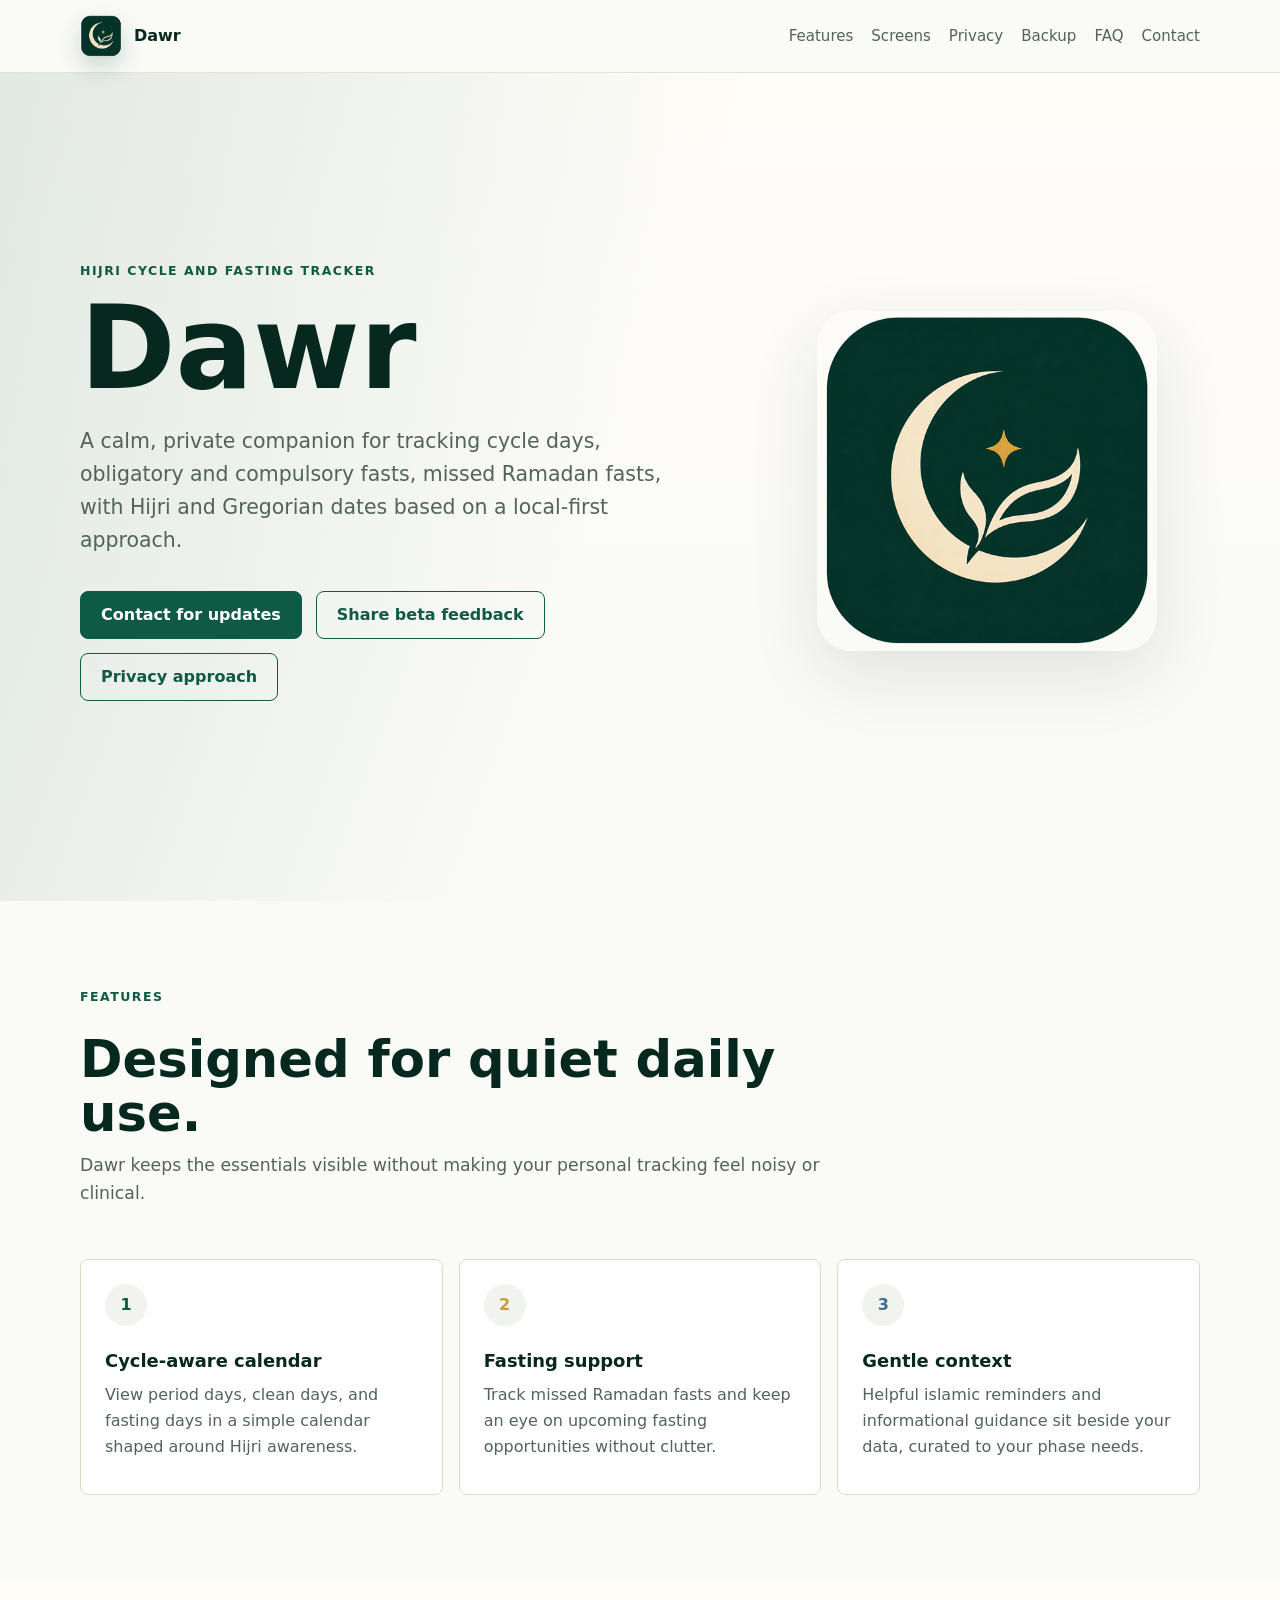
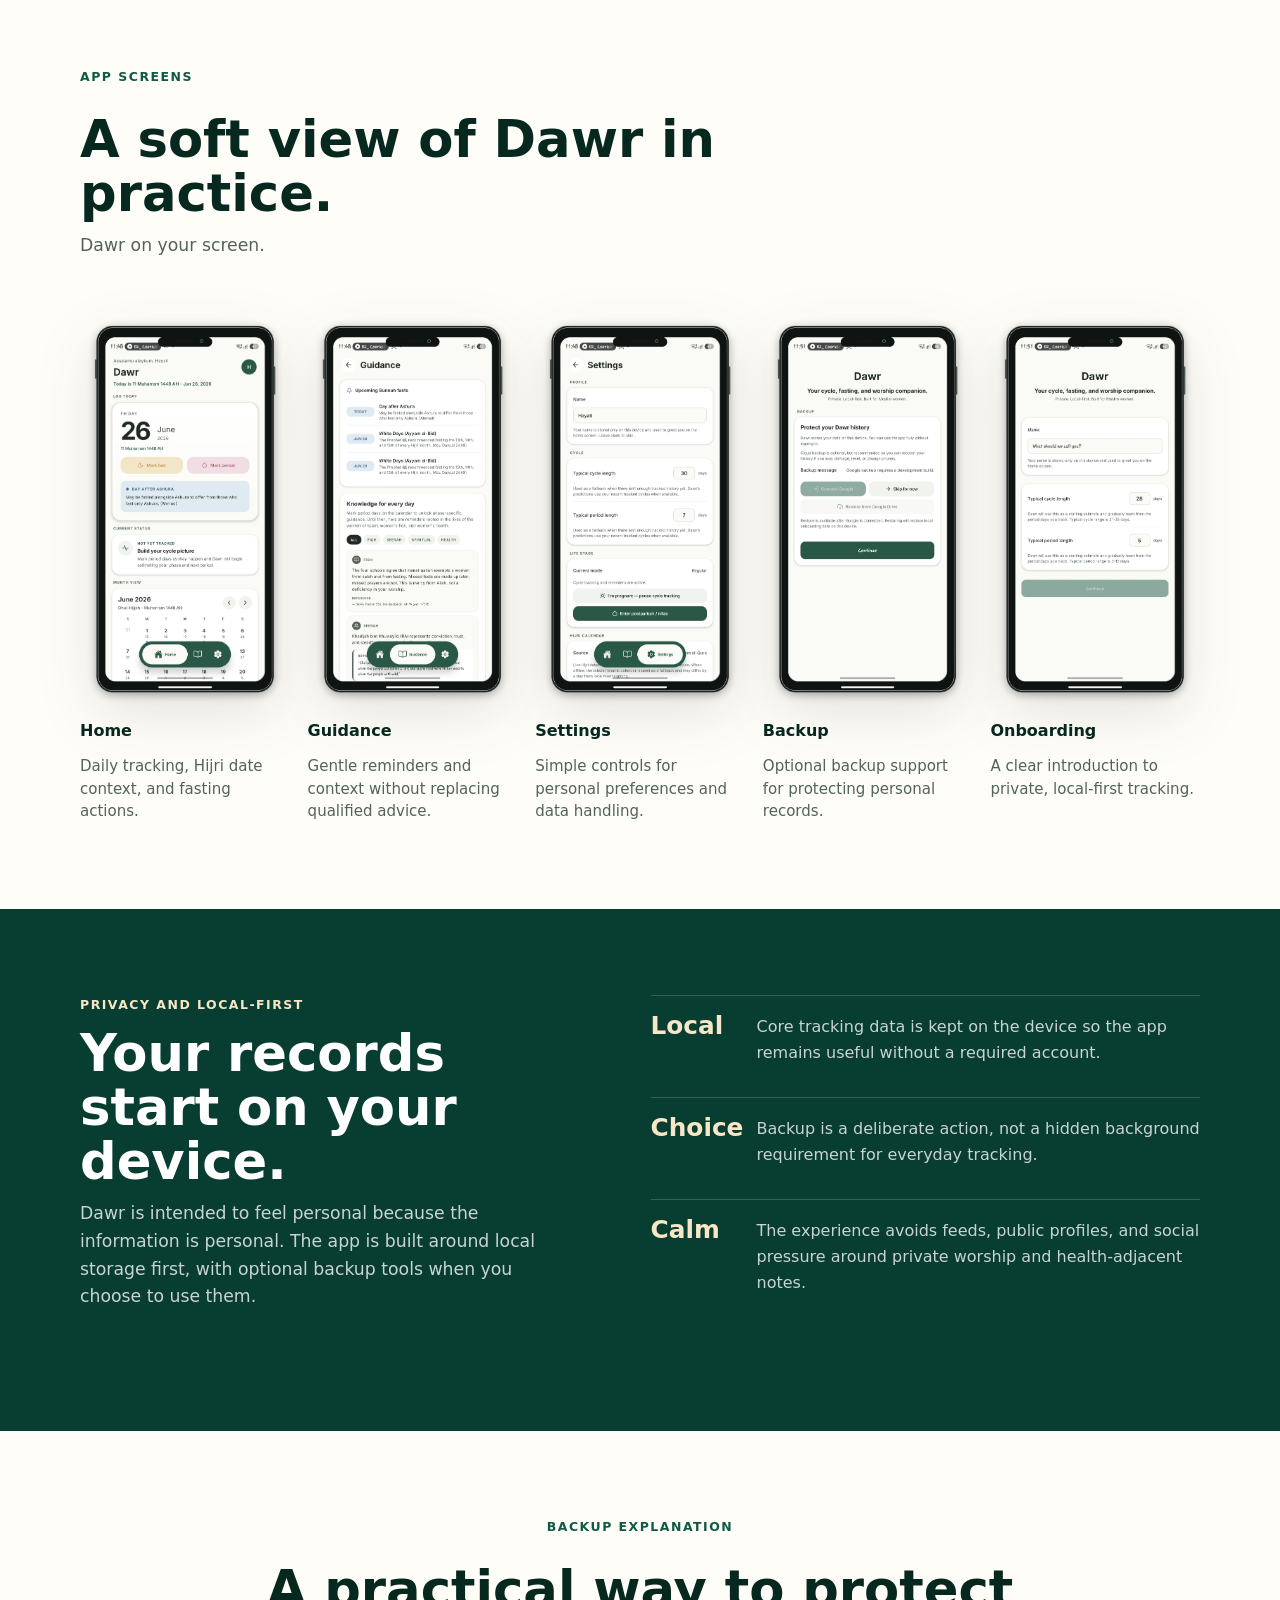
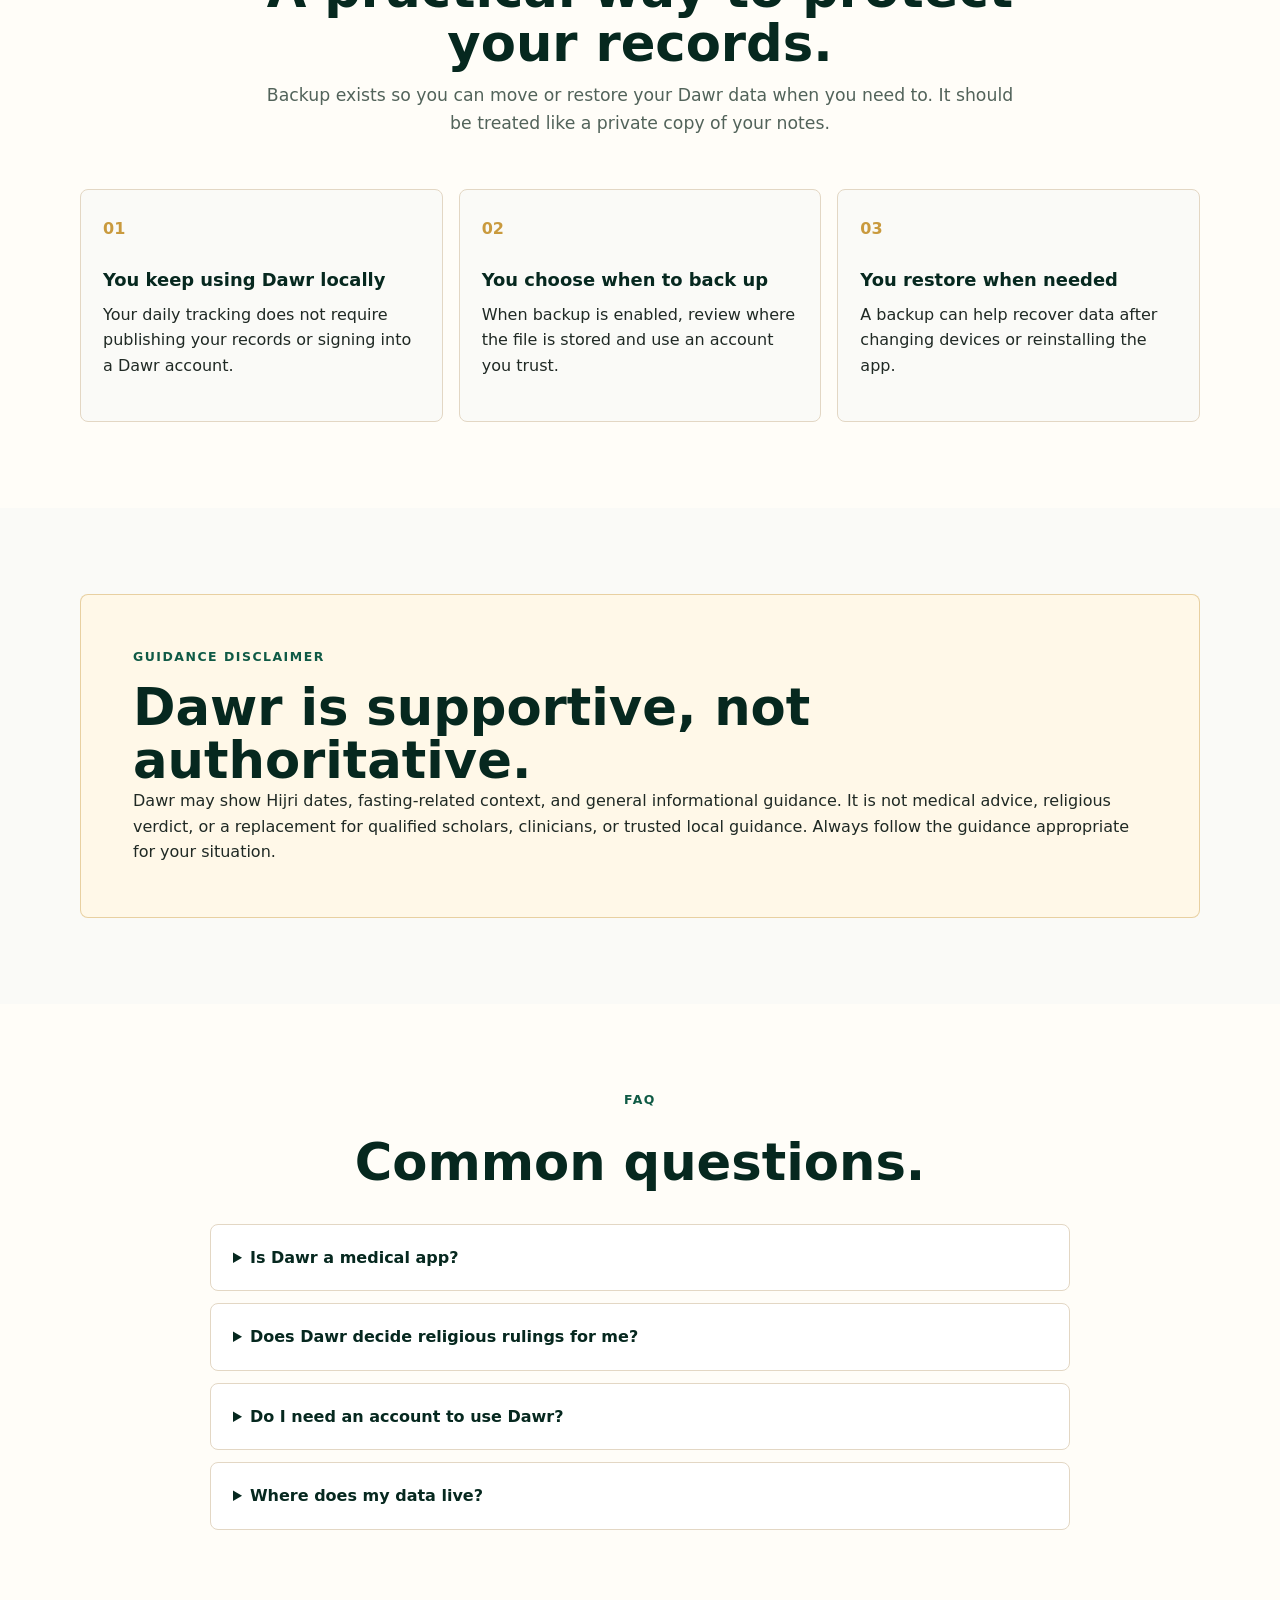
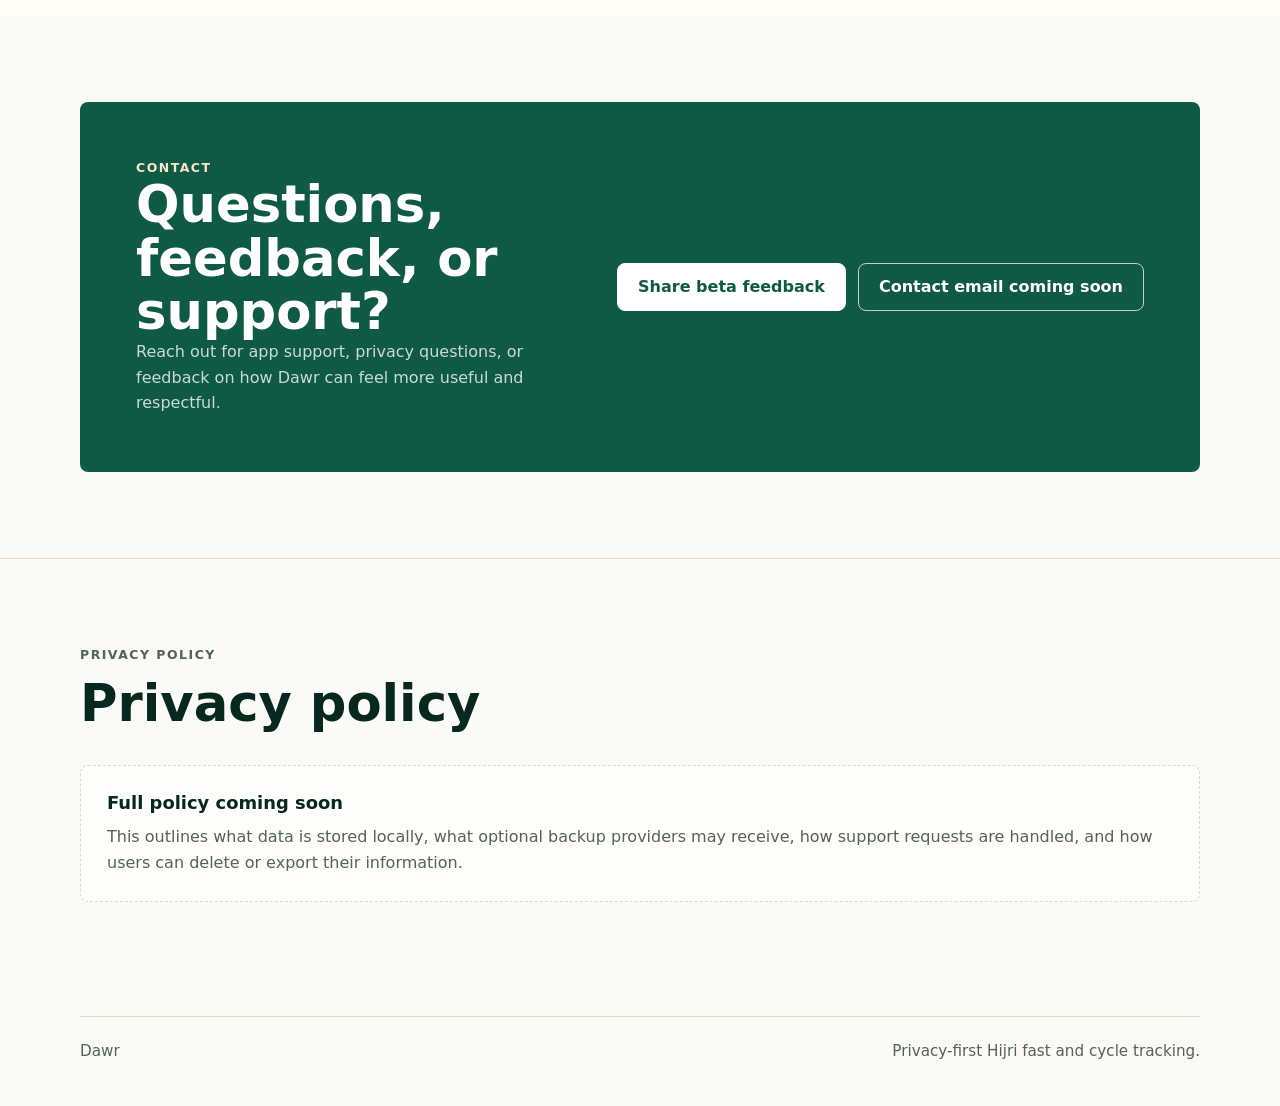
==== index.html @ 2ede0ff7 "initial website publish" ====
<!doctype html>
<html lang="en">
  <head>
    <meta charset="utf-8" />
    <meta name="viewport" content="width=device-width, initial-scale=1" />
    <title>Dawr | Hijri cycle and fasting tracker</title>
    <meta
      name="description"
      content="Dawr is a calm, local-first Hijri cycle and fasting tracker for private personal reflection."
    />
    <link rel="icon" type="image/png" href="assets/icon.png" />
    <style>
      :root {
        --emerald: #0f5a45;
        --emerald-deep: #083d31;
        --emerald-ink: #06281f;
        --off-white: #fafaf7;
        --paper: #ffffff;
        --text: #1f2924;
        --muted: #52635a;
        --soft: #f1f3ee;
        --line: #e3d7c4;
        --gold: #c99a3e;
        --rose: #b85f72;
        --blue: #426d8f;
        --shadow: 0 24px 70px rgba(31, 41, 36, 0.11);
      }

      * {
        box-sizing: border-box;
      }

      html {
        scroll-behavior: smooth;
      }

      @media (prefers-reduced-motion: reduce) {
        html {
          scroll-behavior: auto;
        }
      }

      body {
        margin: 0;
        background: var(--off-white);
        color: var(--text);
        font-family:
          Inter, ui-sans-serif, system-ui, -apple-system, BlinkMacSystemFont,
          "Segoe UI", sans-serif;
        line-height: 1.6;
      }

      a {
        color: inherit;
      }

      a:focus-visible,
      summary:focus-visible,
      .button:focus-visible {
        outline: 3px solid var(--gold);
        outline-offset: 4px;
        border-radius: 8px;
      }

      img {
        display: block;
        max-width: 100%;
      }

      .page-shell {
        overflow: hidden;
      }

      .site-header {
        position: sticky;
        top: 0;
        z-index: 5;
        border-bottom: 1px solid rgba(227, 215, 196, 0.7);
        background: rgba(250, 250, 247, 0.92);
        backdrop-filter: blur(18px);
      }

      .nav {
        width: min(1120px, calc(100% - 32px));
        min-height: 72px;
        margin: 0 auto;
        display: flex;
        align-items: center;
        justify-content: space-between;
        gap: 24px;
      }

      .brand {
        display: inline-flex;
        align-items: center;
        gap: 12px;
        text-decoration: none;
        font-weight: 800;
        color: var(--emerald-ink);
      }

      .brand img {
        width: 42px;
        height: 42px;
        border-radius: 12px;
        box-shadow: 0 10px 22px rgba(15, 90, 69, 0.2);
      }

      .nav-links {
        display: flex;
        align-items: center;
        gap: 18px;
        color: var(--muted);
        font-size: 0.94rem;
      }

      .nav-links a {
        text-decoration: none;
      }

      .nav-links a:hover {
        color: var(--emerald);
      }

      main {
        width: 100%;
      }

      section {
        padding: 86px 0;
      }

      .container {
        width: min(1120px, calc(100% - 32px));
        margin: 0 auto;
      }

      .hero {
        min-height: calc(100vh - 72px);
        display: flex;
        align-items: center;
        padding: 60px 0 72px;
        background:
          linear-gradient(110deg, rgba(15, 90, 69, 0.12), transparent 48%),
          linear-gradient(180deg, #fffdf8 0%, var(--off-white) 68%);
      }

      .hero-layout {
        display: grid;
        grid-template-columns: minmax(0, 1.05fr) minmax(280px, 0.75fr);
        align-items: center;
        gap: clamp(36px, 8vw, 96px);
      }

      .eyebrow {
        margin: 0 0 14px;
        color: var(--emerald);
        font-size: 0.78rem;
        font-weight: 800;
        letter-spacing: 0.12em;
        text-transform: uppercase;
      }

      h1,
      h2,
      h3,
      p {
        margin-top: 0;
      }

      h1 {
        max-width: 780px;
        margin-bottom: 24px;
        color: var(--emerald-ink);
        font-size: clamp(3.4rem, 9vw, 7.8rem);
        line-height: 0.92;
        letter-spacing: 0;
      }

      .hero-copy {
        max-width: 680px;
        color: var(--muted);
        font-size: clamp(1.08rem, 2vw, 1.28rem);
      }

      .hero-actions {
        display: flex;
        flex-wrap: wrap;
        gap: 14px;
        margin-top: 34px;
      }

      .button {
        display: inline-flex;
        align-items: center;
        justify-content: center;
        min-height: 48px;
        padding: 0 20px;
        border: 1px solid var(--emerald);
        border-radius: 8px;
        background: var(--emerald);
        color: #ffffff;
        font-weight: 750;
        text-decoration: none;
      }

      .button.secondary {
        background: transparent;
        color: var(--emerald);
      }

      .hero-visual {
        position: relative;
        display: grid;
        place-items: center;
      }

      .app-icon-wrap {
        width: min(340px, 78vw);
        padding: 0;
        border: 0;
        border-radius: 34px;
        background: transparent;
        box-shadow: var(--shadow);
      }

      .app-icon-wrap img {
        border-radius: 28px;
      }

      .section-heading {
        display: grid;
        gap: 12px;
        max-width: 760px;
        margin-bottom: 34px;
      }

      .section-heading.center {
        margin-right: auto;
        margin-left: auto;
        text-align: center;
      }

      h2 {
        margin-bottom: 0;
        color: var(--emerald-ink);
        font-size: clamp(2rem, 4vw, 3.5rem);
        line-height: 1.05;
        letter-spacing: 0;
      }

      .lede {
        color: var(--muted);
        font-size: 1.08rem;
      }

      .feature-grid {
        display: grid;
        grid-template-columns: repeat(3, minmax(0, 1fr));
        gap: 16px;
      }

      .feature {
        min-height: 236px;
        padding: 24px;
        border: 1px solid var(--line);
        border-radius: 8px;
        background: var(--paper);
      }

      .feature-mark {
        width: 42px;
        height: 42px;
        margin-bottom: 24px;
        border-radius: 50%;
        background: var(--soft);
        display: grid;
        place-items: center;
        color: var(--emerald);
        font-weight: 900;
      }

      .feature:nth-child(2) .feature-mark {
        color: var(--gold);
      }

      .feature:nth-child(3) .feature-mark {
        color: var(--blue);
      }

      h3 {
        margin-bottom: 10px;
        color: var(--emerald-ink);
        font-size: 1.12rem;
        line-height: 1.25;
      }

      .feature p,
      .split p,
      .faq p,
      .policy p {
        margin-bottom: 0;
        color: var(--muted);
      }

      .screenshots {
        background: #fffdf8;
      }

      .screen-grid {
        display: grid;
        grid-template-columns: repeat(5, minmax(180px, 1fr));
        gap: 18px;
        align-items: start;
      }

      .screen-card {
        display: grid;
        gap: 14px;
      }

      .phone-frame {
        display: block;
        width: 100%;
        border-radius: 28px;
        background: transparent;
      }

      .phone-frame img {
        width: 100%;
        height: auto;
        border-radius: 28px;
        filter: drop-shadow(0 18px 28px rgba(31, 41, 36, 0.13));
      }

      .screen-card h3 {
        margin-bottom: 0;
        font-size: 1rem;
      }

      .screen-card p {
        margin-bottom: 0;
        color: var(--muted);
        font-size: 0.94rem;
        line-height: 1.5;
      }

      .band {
        background: var(--emerald-deep);
        color: #ffffff;
      }

      .band h2,
      .band h3 {
        color: #ffffff;
      }

      .band .lede,
      .band p {
        color: rgba(255, 255, 255, 0.78);
      }

      .band .eyebrow,
      .contact .eyebrow {
        color: #f7e7c6;
      }

      .split {
        display: grid;
        grid-template-columns: minmax(0, 0.9fr) minmax(0, 1fr);
        gap: clamp(28px, 6vw, 76px);
        align-items: start;
      }

      .stat-list {
        display: grid;
        gap: 14px;
      }

      .stat-row {
        display: grid;
        grid-template-columns: 88px minmax(0, 1fr);
        gap: 18px;
        align-items: start;
        padding: 18px 0;
        border-top: 1px solid rgba(255, 255, 255, 0.18);
      }

      .stat-row strong {
        color: #f7e7c6;
        font-size: 1.55rem;
        line-height: 1;
      }

      .soft-section {
        background: #fffdf8;
      }

      .backup-steps {
        display: grid;
        grid-template-columns: repeat(3, minmax(0, 1fr));
        gap: 16px;
        counter-reset: steps;
      }

      .backup-step {
        position: relative;
        padding: 26px 22px;
        border: 1px solid var(--line);
        border-radius: 8px;
        background: var(--off-white);
        counter-increment: steps;
      }

      .backup-step::before {
        content: counter(steps, decimal-leading-zero);
        display: block;
        margin-bottom: 28px;
        color: var(--gold);
        font-weight: 900;
      }

      .notice {
        padding: clamp(28px, 5vw, 52px);
        border: 1px solid rgba(201, 154, 62, 0.42);
        border-radius: 8px;
        background: #fff8e8;
      }

      .notice p:last-child {
        margin-bottom: 0;
      }

      .faq-list {
        display: grid;
        gap: 12px;
        max-width: 860px;
        margin: 0 auto;
      }

      details {
        border: 1px solid var(--line);
        border-radius: 8px;
        background: var(--paper);
      }

      summary {
        cursor: pointer;
        padding: 20px 22px;
        color: var(--emerald-ink);
        font-weight: 800;
      }

      details p {
        padding: 0 22px 22px;
      }

      .contact {
        display: grid;
        grid-template-columns: minmax(0, 1fr) auto;
        gap: 24px;
        align-items: center;
        padding: clamp(30px, 5vw, 56px);
        border-radius: 8px;
        background: var(--emerald);
        color: #ffffff;
      }

      .contact h2 {
        color: #ffffff;
      }

      .contact p {
        max-width: 640px;
        margin-bottom: 0;
        color: rgba(255, 255, 255, 0.78);
      }

      .contact .button {
        border-color: #ffffff;
        background: #ffffff;
        color: var(--emerald);
      }

      .contact-actions {
        display: flex;
        flex-wrap: wrap;
        gap: 12px;
        justify-content: flex-end;
      }

      .contact-status {
        display: inline-flex;
        align-items: center;
        justify-content: center;
        min-height: 48px;
        padding: 0 20px;
        border: 1px solid rgba(255, 255, 255, 0.72);
        border-radius: 8px;
        color: #ffffff;
        font-weight: 750;
        text-align: center;
      }

      .policy {
        border-top: 1px solid var(--line);
      }

      .policy-box {
        padding: 26px;
        border: 1px dashed var(--line);
        border-radius: 8px;
        background: rgba(255, 255, 255, 0.54);
      }

      .site-footer {
        padding: 28px 0 42px;
        color: var(--muted);
        font-size: 0.95rem;
      }

      .footer-row {
        width: min(1120px, calc(100% - 32px));
        margin: 0 auto;
        display: flex;
        justify-content: space-between;
        gap: 18px;
        border-top: 1px solid var(--line);
        padding-top: 22px;
      }

      @media (max-width: 860px) {
        .nav {
          min-height: 66px;
        }

        .nav-links {
          display: none;
        }

        section {
          padding: 64px 0;
        }

        .hero {
          min-height: auto;
          padding-top: 48px;
        }

        .hero-layout,
        .split,
        .contact {
          grid-template-columns: 1fr;
        }

        .hero-visual {
          justify-content: start;
        }

        .app-icon-wrap {
          width: min(260px, 70vw);
        }

        .feature-grid,
        .backup-steps,
        .screen-grid {
          grid-template-columns: 1fr;
        }

        .feature {
          min-height: auto;
        }

        .screen-card {
          max-width: 340px;
        }

        .footer-row {
          flex-direction: column;
        }
      }

      @media (max-width: 520px) {
        .hero-actions {
          flex-direction: column;
        }

        .button {
          width: 100%;
        }

        .contact-actions {
          justify-content: stretch;
        }

        .contact-status {
          width: 100%;
        }

        .stat-row {
          grid-template-columns: 1fr;
          gap: 8px;
        }
      }
    </style>
  </head>
  <body>
    <div class="page-shell">
      <header class="site-header">
        <nav class="nav" aria-label="Primary navigation">
          <a class="brand" href="#top">
            <img src="assets/icon.png" alt="Dawr app icon" />
            <span>Dawr</span>
          </a>
          <div class="nav-links" aria-label="Page sections">
            <a href="#features">Features</a>
            <a href="#screenshots">Screens</a>
            <a href="#privacy">Privacy</a>
            <a href="#backup">Backup</a>
            <a href="#faq">FAQ</a>
            <a href="#contact">Contact</a>
          </div>
        </nav>
      </header>

      <main id="top">
        <section class="hero" aria-labelledby="hero-title">
          <div class="container hero-layout">
            <div>
              <p class="eyebrow">Hijri cycle and fasting tracker</p>
              <h1 id="hero-title">Dawr</h1>
              <p class="hero-copy">
                A calm, private companion for tracking cycle days, obligatory and compulsory fasts, missed Ramadan
                fasts, with Hijri and Gregorian dates based on a local-first approach.
              </p>
              <div class="hero-actions">
                <a class="button" href="#contact">Contact for updates</a>
                <a
                  class="button secondary"
                  href="https://forms.gle/c6xPLq5o8P7jVFKM9"
                  target="_blank"
                  rel="noopener"
                >
                  Share beta feedback
                </a>
                <a class="button secondary" href="#privacy">Privacy approach</a>
              </div>
            </div>
            <div class="hero-visual" aria-hidden="true">
              <div class="app-icon-wrap">
                <img src="assets/icon.png" alt="" />
              </div>
            </div>
          </div>
        </section>

        <section id="features" aria-labelledby="features-title">
          <div class="container">
            <div class="section-heading">
              <p class="eyebrow">Features</p>
              <h2 id="features-title">Designed for quiet daily use.</h2>
              <p class="lede">
                Dawr keeps the essentials visible without making your personal
                tracking feel noisy or clinical.
              </p>
            </div>
            <div class="feature-grid">
              <article class="feature">
                <div class="feature-mark">1</div>
                <h3>Cycle-aware calendar</h3>
                <p>
                  View period days, clean days, and fasting days in a
                  simple calendar shaped around Hijri awareness.
                </p>
              </article>
              <article class="feature">
                <div class="feature-mark">2</div>
                <h3>Fasting support</h3>
                <p>
                  Track missed Ramadan fasts and keep an eye on upcoming fasting
                  opportunities without clutter.
                </p>
              </article>
              <article class="feature">
                <div class="feature-mark">3</div>
                <h3>Gentle context</h3>
                <p>
                  Helpful islamic reminders and informational guidance sit beside your
                  data, curated to your phase needs.
                </p>
              </article>
            </div>
          </div>
        </section>

        <section id="screenshots" class="screenshots" aria-labelledby="screenshots-title">
          <div class="container">
            <div class="section-heading">
              <p class="eyebrow">App screens</p>
              <h2 id="screenshots-title">A soft view of Dawr in practice.</h2>
              <p class="lede">
                Dawr on your screen.
              </p>
            </div>
            <div class="screen-grid">
              <article class="screen-card">
                <div class="phone-frame">
                  <img
                    src="assets/screenshots/framed/home.webp"
                    alt="Dawr home screen showing Hijri date, fasting actions, cycle status, and month view"
                  />
                </div>
                <h3>Home</h3>
                <p>Daily tracking, Hijri date context, and fasting actions.</p>
              </article>
              <article class="screen-card">
                <div class="phone-frame">
                  <img
                    src="assets/screenshots/framed/guidance.webp"
                    alt="Dawr guidance screen with informational cards and religious guidance disclaimer"
                  />
                </div>
                <h3>Guidance</h3>
                <p>Gentle reminders and context without replacing qualified advice.</p>
              </article>
              <article class="screen-card">
                <div class="phone-frame">
                  <img
                    src="assets/screenshots/framed/settings.webp"
                    alt="Dawr settings screen with preferences and data controls"
                  />
                </div>
                <h3>Settings</h3>
                <p>Simple controls for personal preferences and data handling.</p>
              </article>
              <article class="screen-card">
                <div class="phone-frame">
                  <img
                    src="assets/screenshots/framed/backup.webp"
                    alt="Dawr backup screen explaining local data backup and restore options"
                  />
                </div>
                <h3>Backup</h3>
                <p>Optional backup support for protecting personal records.</p>
              </article>
              <article class="screen-card">
                <div class="phone-frame">
                  <img
                    src="assets/screenshots/framed/onboarding.webp"
                    alt="Dawr onboarding screen introducing calm cycle and fasting tracking"
                  />
                </div>
                <h3>Onboarding</h3>
                <p>A clear introduction to private, local-first tracking.</p>
              </article>
            </div>
          </div>
        </section>

        <section id="privacy" class="band" aria-labelledby="privacy-title">
          <div class="container split">
            <div class="section-heading">
              <p class="eyebrow">Privacy and local-first</p>
              <h2 id="privacy-title">Your records start on your device.</h2>
              <p class="lede">
                Dawr is intended to feel personal because the information is
                personal. The app is built around local storage first, with
                optional backup tools when you choose to use them.
              </p>
            </div>
            <div class="stat-list" aria-label="Privacy principles">
              <div class="stat-row">
                <strong>Local</strong>
                <p>
                  Core tracking data is kept on the device so the app remains
                  useful without a required account.
                </p>
              </div>
              <div class="stat-row">
                <strong>Choice</strong>
                <p>
                  Backup is a deliberate action, not a hidden background
                  requirement for everyday tracking.
                </p>
              </div>
              <div class="stat-row">
                <strong>Calm</strong>
                <p>
                  The experience avoids feeds, public profiles, and social
                  pressure around private worship and health-adjacent notes.
                </p>
              </div>
            </div>
          </div>
        </section>

        <section id="backup" class="soft-section" aria-labelledby="backup-title">
          <div class="container">
            <div class="section-heading center">
              <p class="eyebrow">Backup explanation</p>
              <h2 id="backup-title">A practical way to protect your records.</h2>
              <p class="lede">
                Backup exists so you can move or restore your Dawr data when you
                need to. It should be treated like a private copy of your notes.
              </p>
            </div>
            <div class="backup-steps">
              <article class="backup-step">
                <h3>You keep using Dawr locally</h3>
                <p>
                  Your daily tracking does not require publishing your records
                  or signing into a Dawr account.
                </p>
              </article>
              <article class="backup-step">
                <h3>You choose when to back up</h3>
                <p>
                  When backup is enabled, review where the file is stored and
                  use an account you trust.
                </p>
              </article>
              <article class="backup-step">
                <h3>You restore when needed</h3>
                <p>
                  A backup can help recover data after changing devices or
                  reinstalling the app.
                </p>
              </article>
            </div>
          </div>
        </section>

        <section aria-labelledby="guidance-title">
          <div class="container">
            <div class="notice">
              <p class="eyebrow">Guidance disclaimer</p>
              <h2 id="guidance-title">Dawr is supportive, not authoritative.</h2>
              <p>
                Dawr may show Hijri dates, fasting-related context, and general
                informational guidance. It is not medical advice, religious
                verdict, or a replacement for qualified scholars, clinicians, or
                trusted local guidance. Always follow the guidance appropriate
                for your situation.
              </p>
            </div>
          </div>
        </section>

        <section id="faq" class="soft-section" aria-labelledby="faq-title">
          <div class="container">
            <div class="section-heading center">
              <p class="eyebrow">FAQ</p>
              <h2 id="faq-title">Common questions.</h2>
            </div>
            <div class="faq-list">
              <details>
                <summary>Is Dawr a medical app?</summary>
                <p>
                  No. Dawr is a personal tracking tool. It can help you record
                  patterns, but it does not diagnose, treat, or replace medical
                  care.
                </p>
              </details>
              <details>
                <summary>Does Dawr decide religious rulings for me?</summary>
                <p>
                  No. Dawr can organize dates and notes, but religious questions
                  should be taken to qualified guidance you trust.
                </p>
              </details>
              <details>
                <summary>Do I need an account to use Dawr?</summary>
                <p>
                  No account is required for core local tracking. Optional
                  backup features may use a separate provider account if you
                  choose to enable them.
                </p>
              </details>
              <details>
                <summary>Where does my data live?</summary>
                <p>
                  Dawr is designed around local-first tracking. If you use a
                  backup feature, that backup should be handled as a private
                  copy of your personal records.
                </p>
              </details>
            </div>
          </div>
        </section>

        <section id="contact" aria-labelledby="contact-title">
          <div class="container">
            <div class="contact">
              <div>
                <p class="eyebrow">Contact</p>
                <h2 id="contact-title">Questions, feedback, or support?</h2>
                <p>
                  Reach out for app support, privacy questions, or feedback on
                  how Dawr can feel more useful and respectful.
                </p>
              </div>
              <div class="contact-actions">
                <a
                  class="button"
                  href="https://forms.gle/c6xPLq5o8P7jVFKM9"
                  target="_blank"
                  rel="noopener"
                >
                  Share beta feedback
                </a>
                <span class="contact-status">Contact email coming soon</span>
              </div>
            </div>
          </div>
        </section>

        <section class="policy" aria-labelledby="policy-title">
          <div class="container">
            <div class="section-heading">
              <p class="eyebrow">Privacy policy</p>
              <h2 id="policy-title">Privacy policy</h2>
            </div>
            <div class="policy-box">
              <h3>Full policy coming soon</h3>
              <p>
                This outlines what data is stored locally, what optional backup providers may receive, how support
                requests are handled, and how users can delete or export their
                information.
              </p>
            </div>
          </div>
        </section>
      </main>

      <footer class="site-footer">
        <div class="footer-row">
          <span>Dawr</span>
          <span>Privacy-first Hijri fast and cycle tracking.</span>
        </div>
      </footer>
    </div>
  </body>
</html>
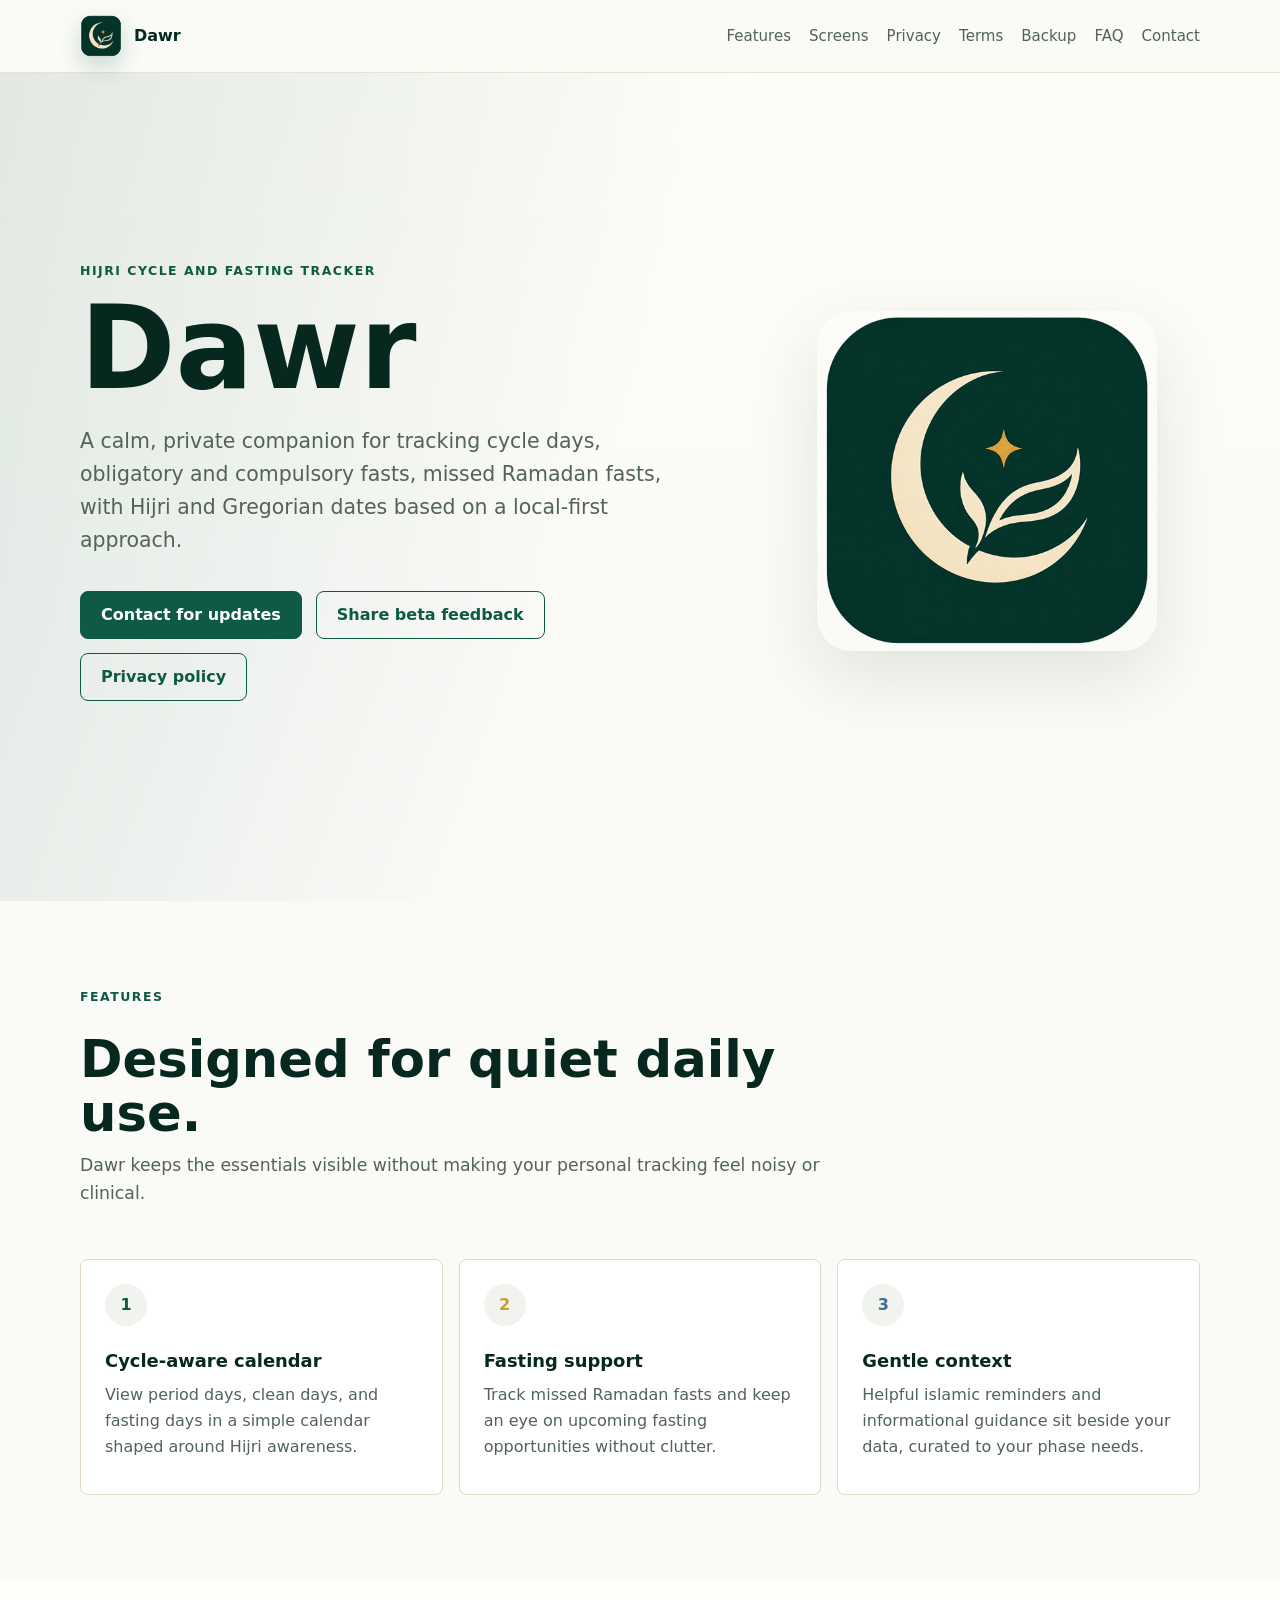
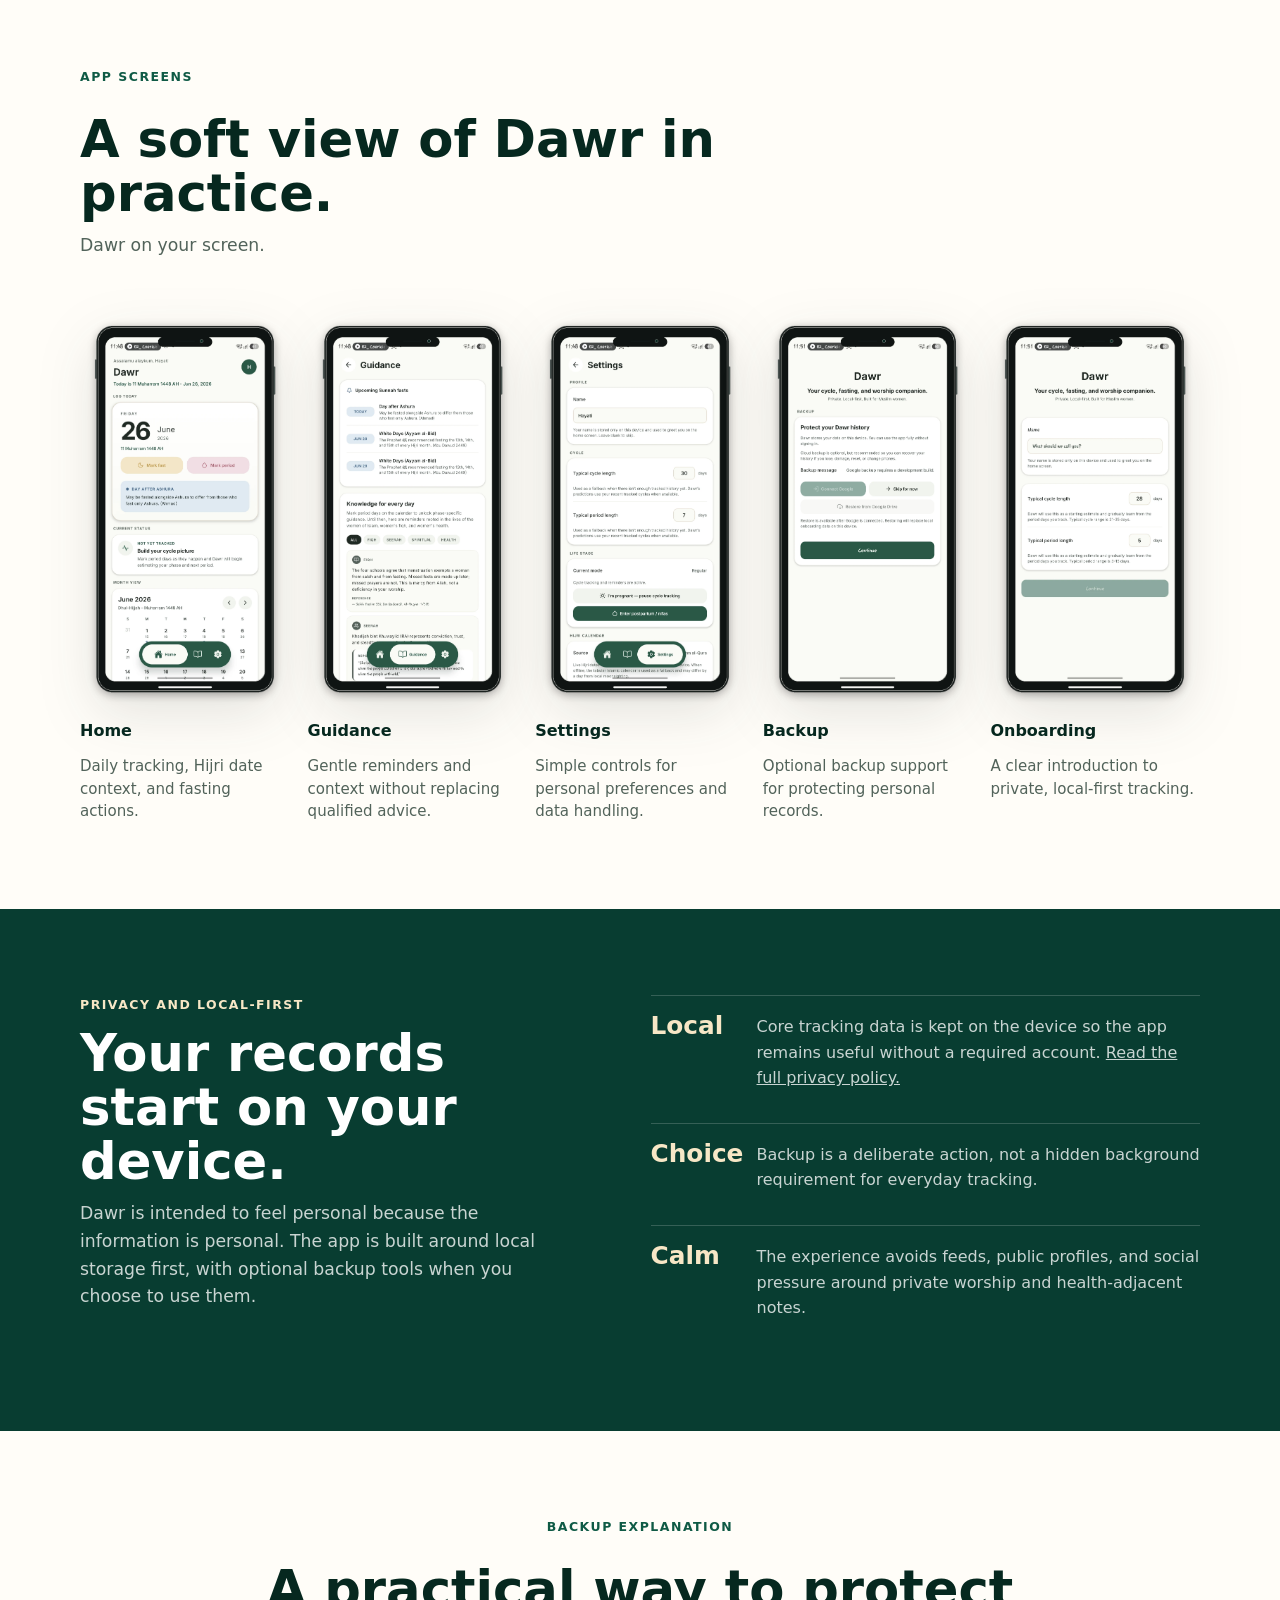
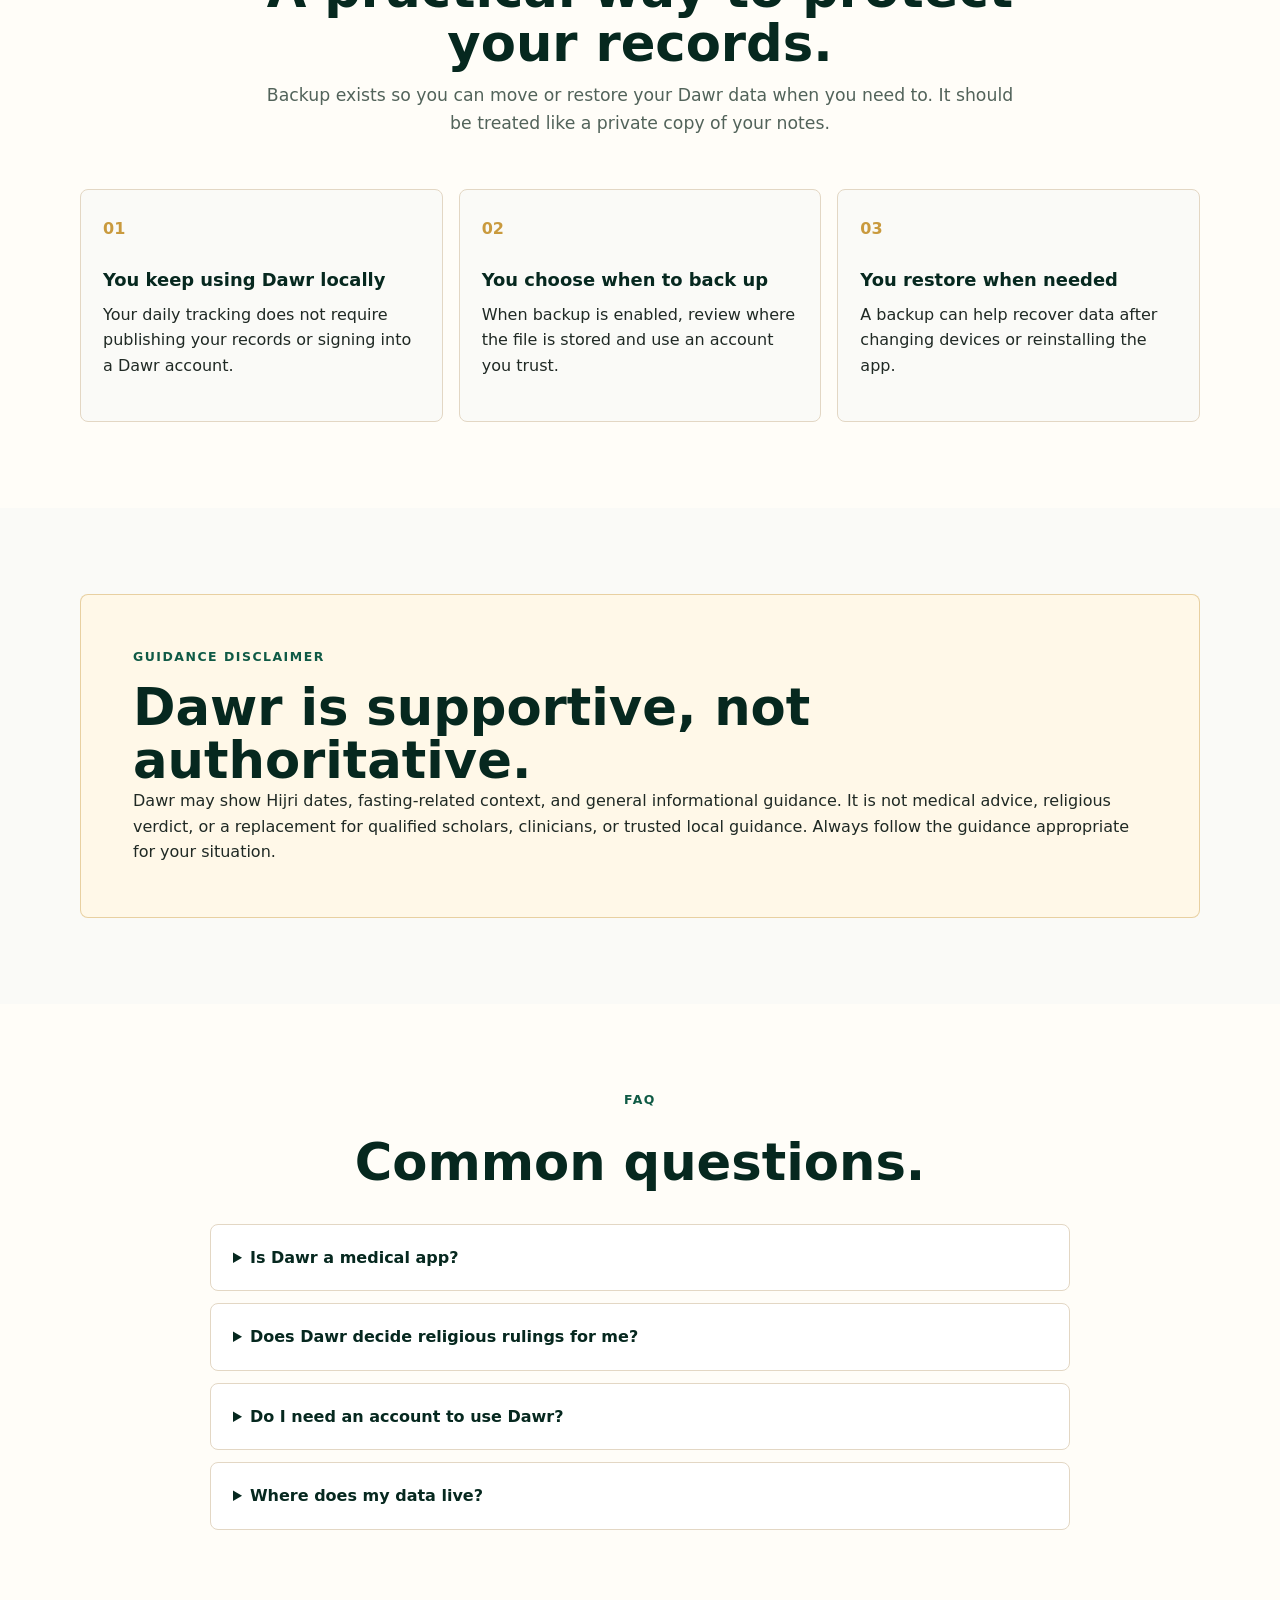
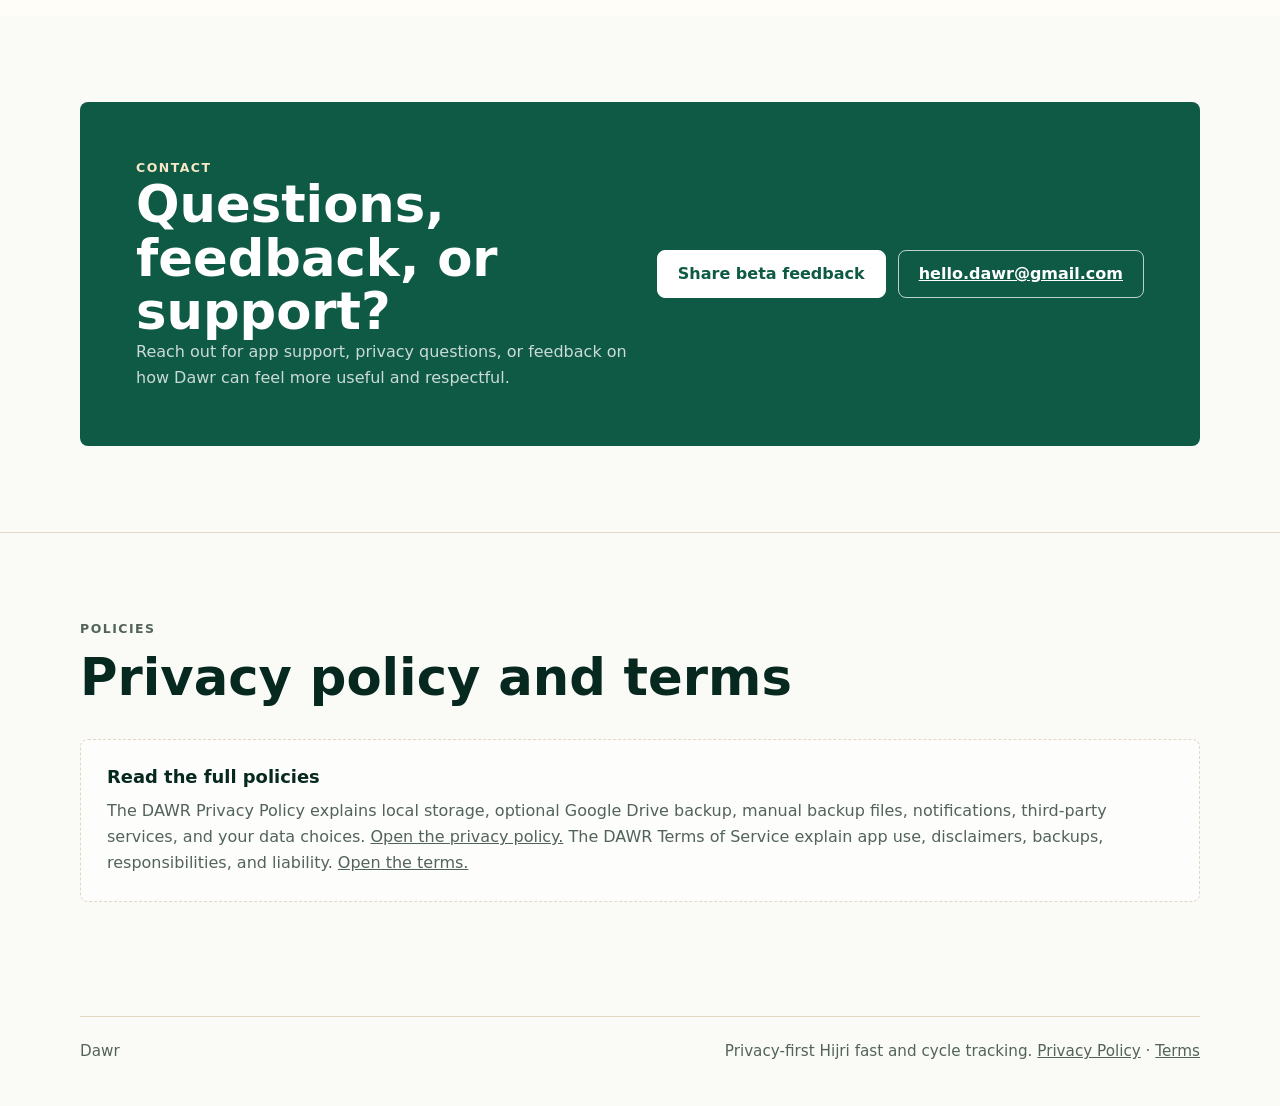
==== commit d8e758fb: "Publish website" ====
--- a/index.html
+++ b/index.html
@@ -615,7 +615,8 @@
           <div class="nav-links" aria-label="Page sections">
             <a href="#features">Features</a>
             <a href="#screenshots">Screens</a>
-            <a href="#privacy">Privacy</a>
+            <a href="privacy.html">Privacy</a>
+            <a href="terms.html">Terms</a>
             <a href="#backup">Backup</a>
             <a href="#faq">FAQ</a>
             <a href="#contact">Contact</a>
@@ -643,7 +644,7 @@
                 >
                   Share beta feedback
                 </a>
-                <a class="button secondary" href="#privacy">Privacy approach</a>
+                <a class="button secondary" href="privacy.html">Privacy policy</a>
               </div>
             </div>
             <div class="hero-visual" aria-hidden="true">
@@ -774,6 +775,7 @@
                 <p>
                   Core tracking data is kept on the device so the app remains
                   useful without a required account.
+                  <a href="privacy.html">Read the full privacy policy.</a>
                 </p>
               </div>
               <div class="stat-row">
@@ -908,7 +910,9 @@
                 >
                   Share beta feedback
                 </a>
-                <span class="contact-status">Contact email coming soon</span>
+                <a class="contact-status" href="mailto:hello.dawr@gmail.com">
+                  hello.dawr@gmail.com
+                </a>
               </div>
             </div>
           </div>
@@ -917,15 +921,19 @@
         <section class="policy" aria-labelledby="policy-title">
           <div class="container">
             <div class="section-heading">
-              <p class="eyebrow">Privacy policy</p>
-              <h2 id="policy-title">Privacy policy</h2>
+              <p class="eyebrow">Policies</p>
+              <h2 id="policy-title">Privacy policy and terms</h2>
             </div>
             <div class="policy-box">
-              <h3>Full policy coming soon</h3>
+              <h3>Read the full policies</h3>
               <p>
-                This outlines what data is stored locally, what optional backup providers may receive, how support
-                requests are handled, and how users can delete or export their
-                information.
+                The DAWR Privacy Policy explains local storage, optional Google
+                Drive backup, manual backup files, notifications, third-party
+                services, and your data choices.
+                <a href="privacy.html">Open the privacy policy.</a>
+                The DAWR Terms of Service explain app use, disclaimers,
+                backups, responsibilities, and liability.
+                <a href="terms.html">Open the terms.</a>
               </p>
             </div>
           </div>
@@ -935,7 +943,12 @@
       <footer class="site-footer">
         <div class="footer-row">
           <span>Dawr</span>
-          <span>Privacy-first Hijri fast and cycle tracking.</span>
+          <span>
+            Privacy-first Hijri fast and cycle tracking.
+            <a href="privacy.html">Privacy Policy</a>
+            <span aria-hidden="true"> · </span>
+            <a href="terms.html">Terms</a>
+          </span>
         </div>
       </footer>
     </div>
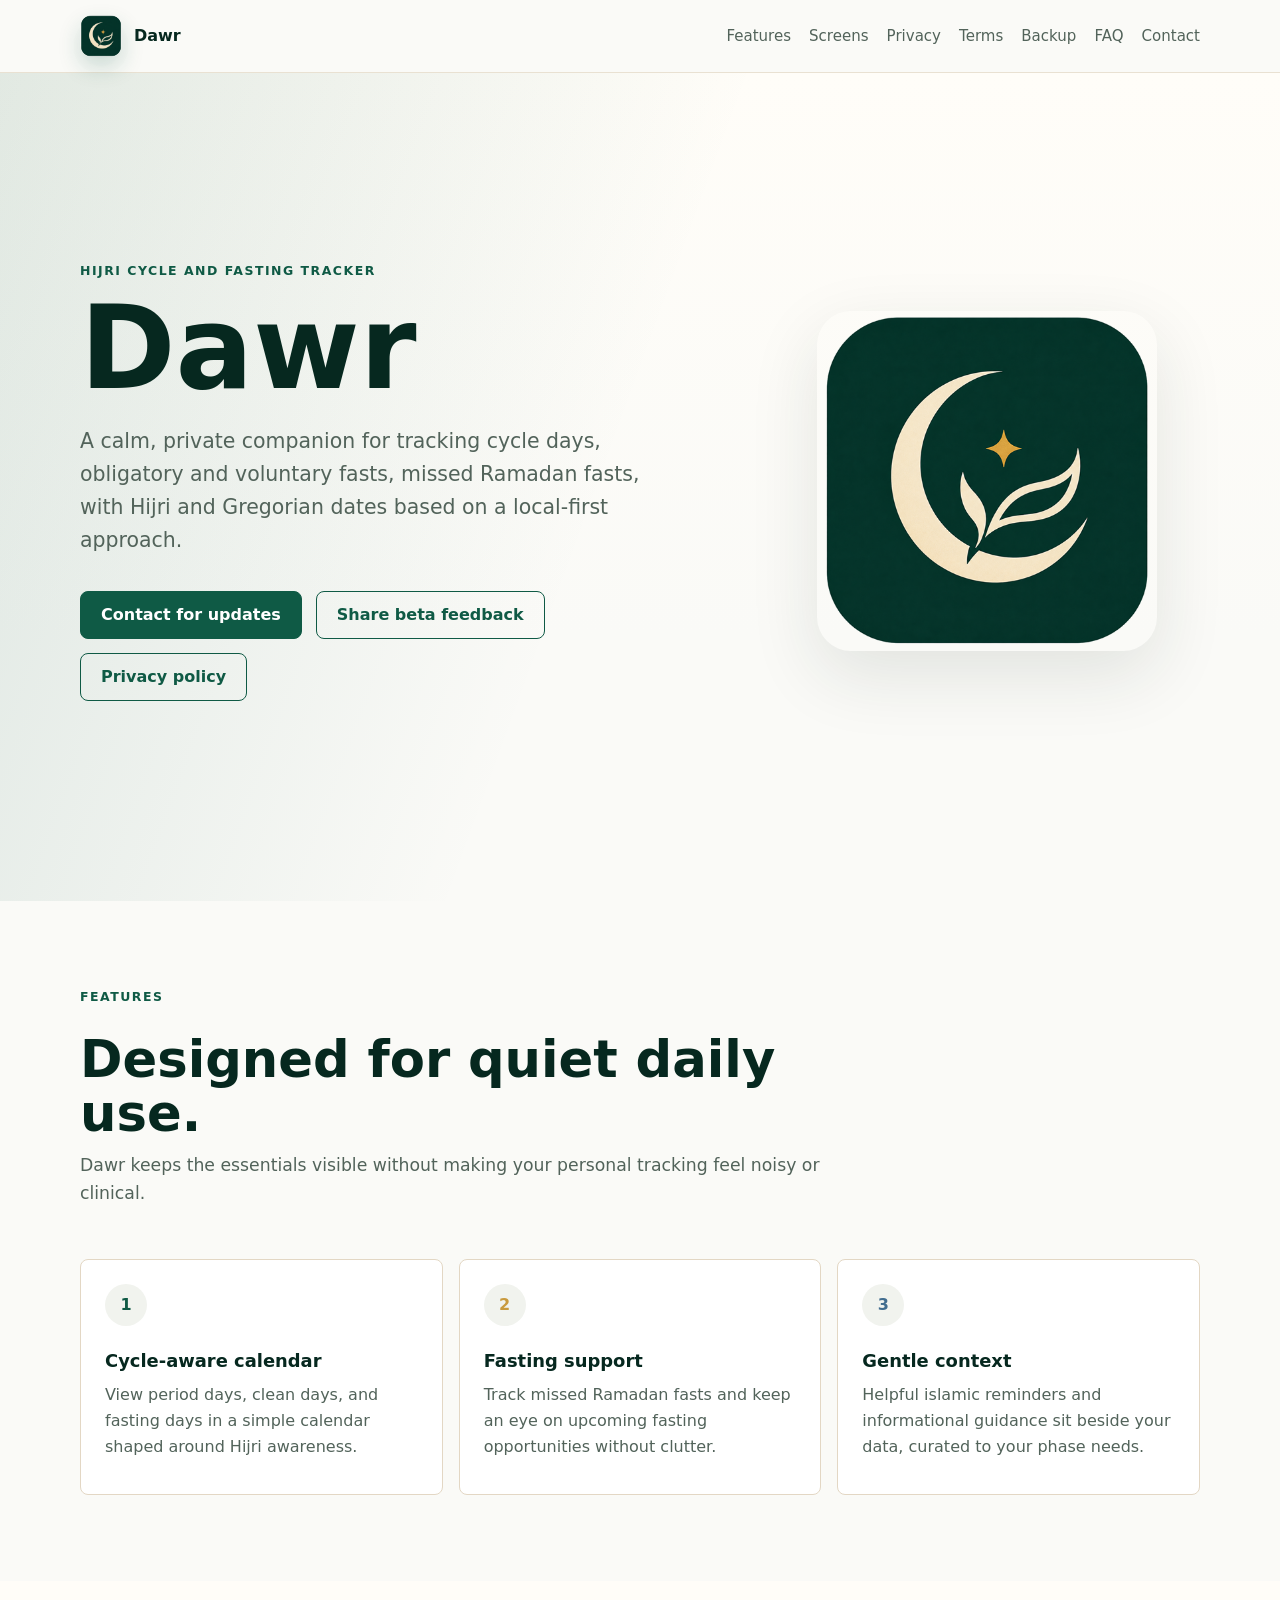
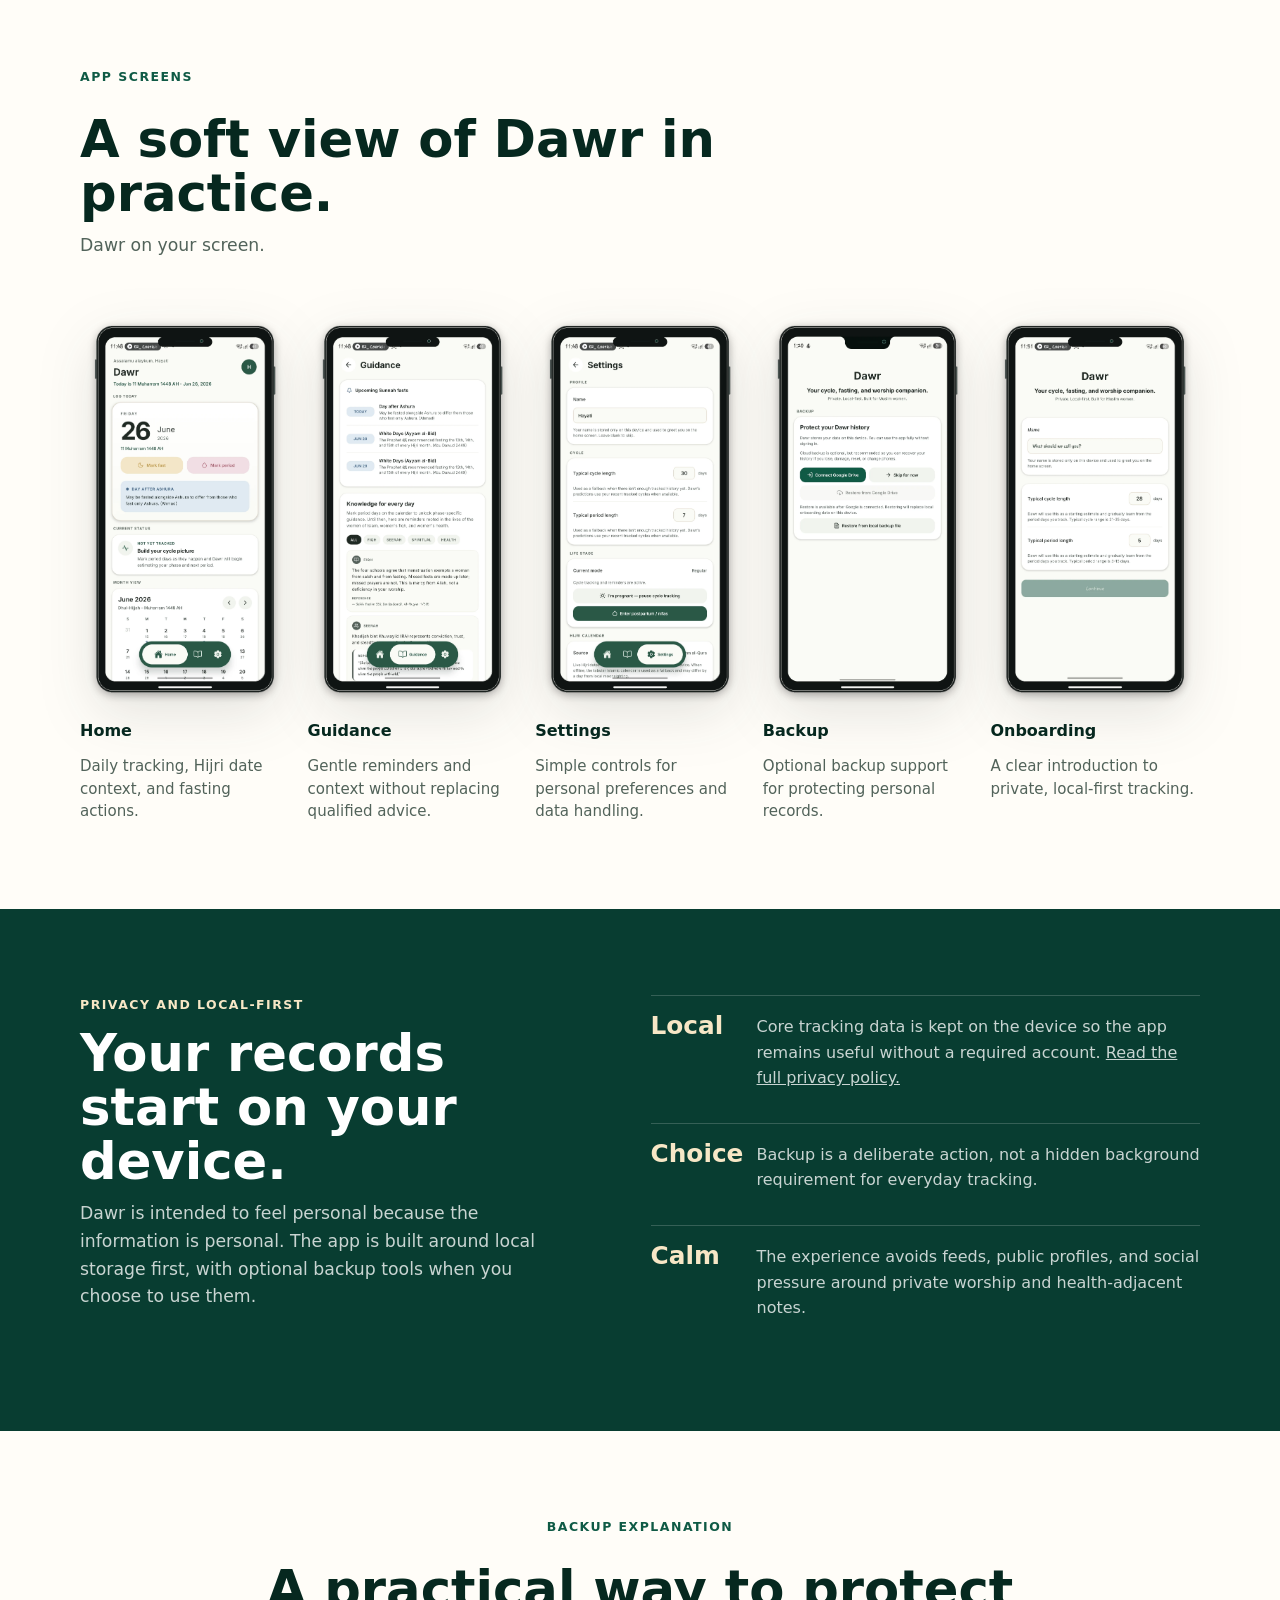
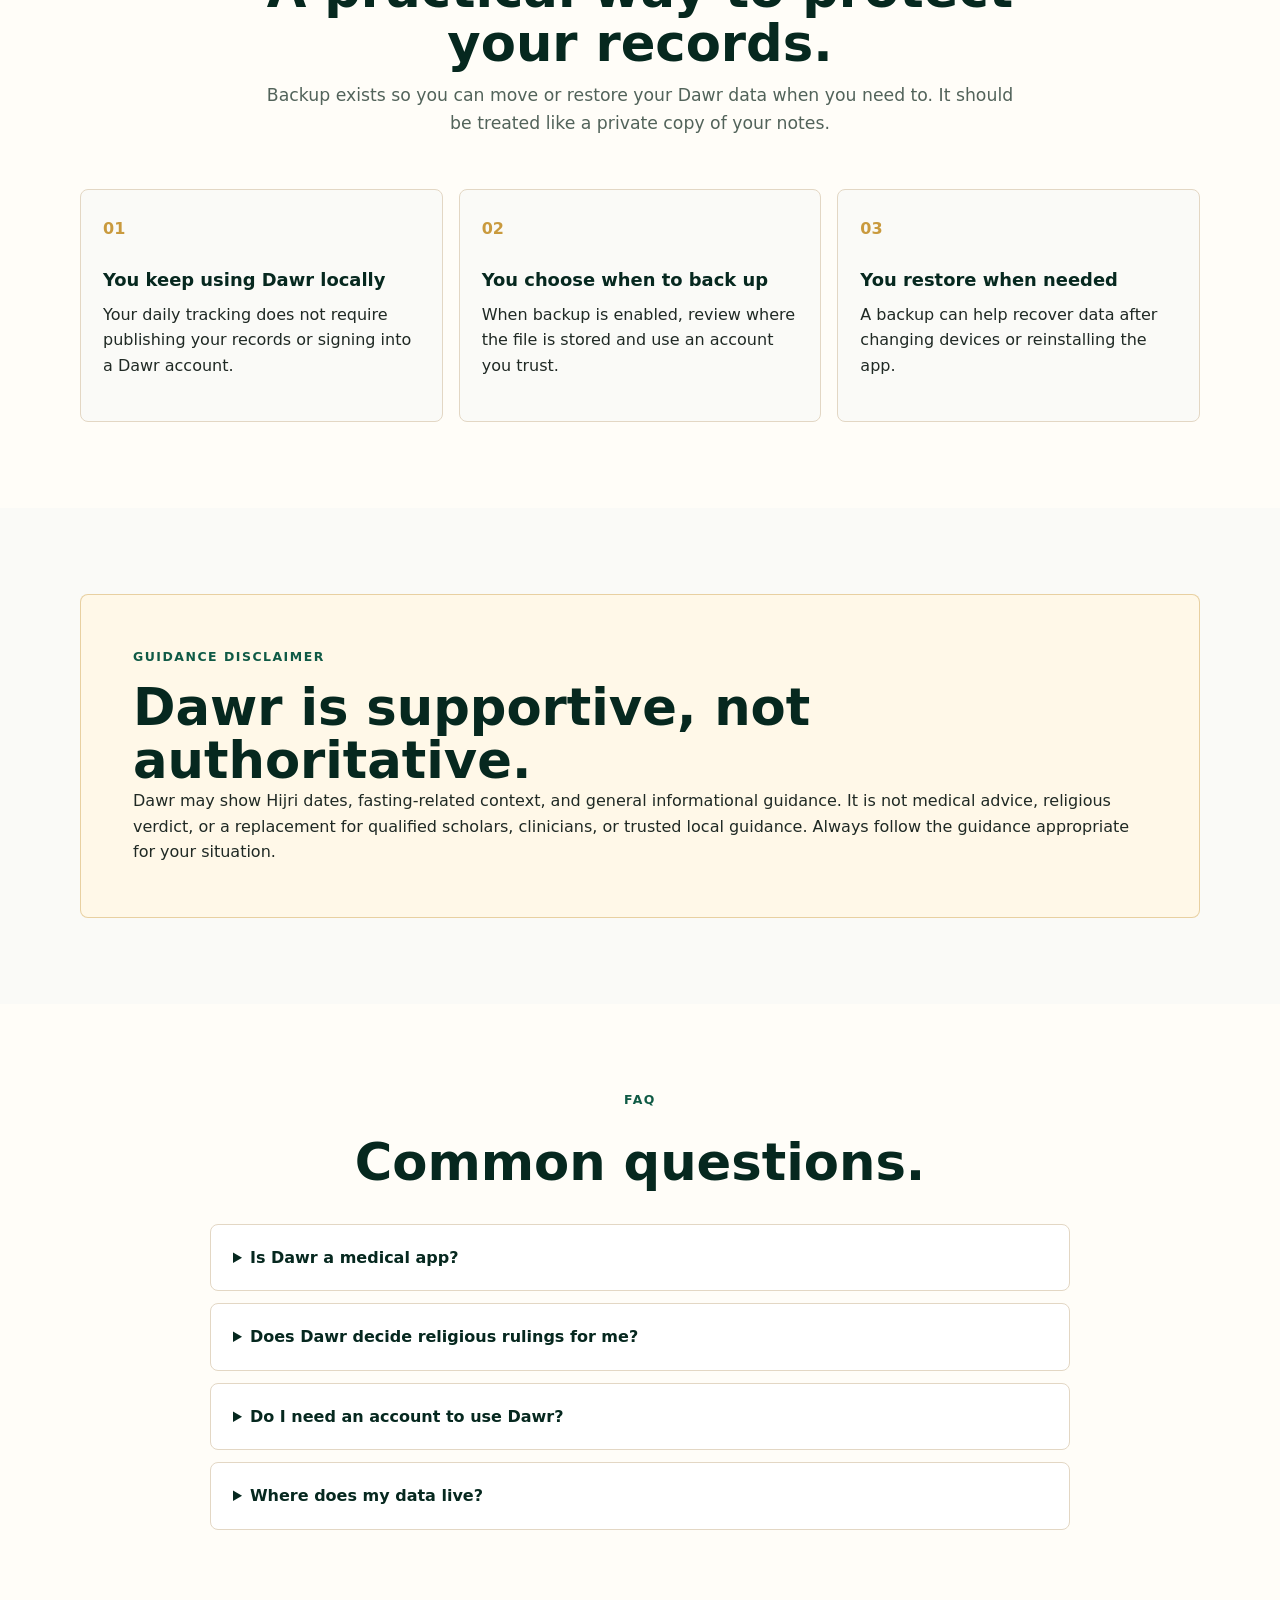
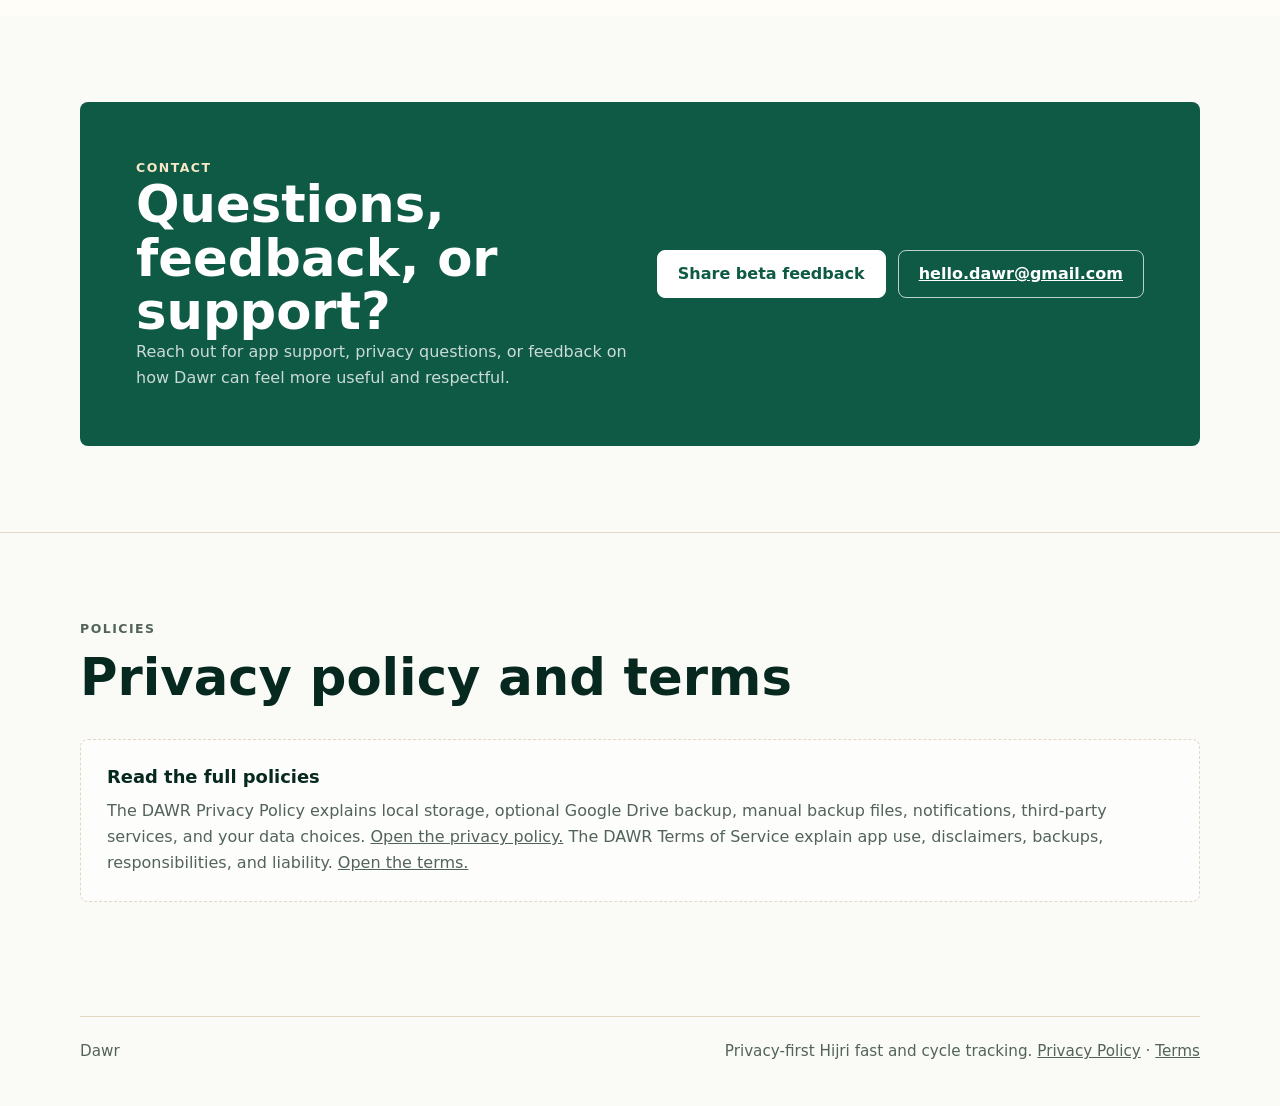
==== commit 92e82b50: "edits" ====
--- a/index.html
+++ b/index.html
@@ -631,7 +631,7 @@
               <p class="eyebrow">Hijri cycle and fasting tracker</p>
               <h1 id="hero-title">Dawr</h1>
               <p class="hero-copy">
-                A calm, private companion for tracking cycle days, obligatory and compulsory fasts, missed Ramadan
+                A calm, private companion for tracking cycle days, obligatory and voluntary fasts, missed Ramadan
                 fasts, with Hijri and Gregorian dates based on a local-first approach.
               </p>
               <div class="hero-actions">
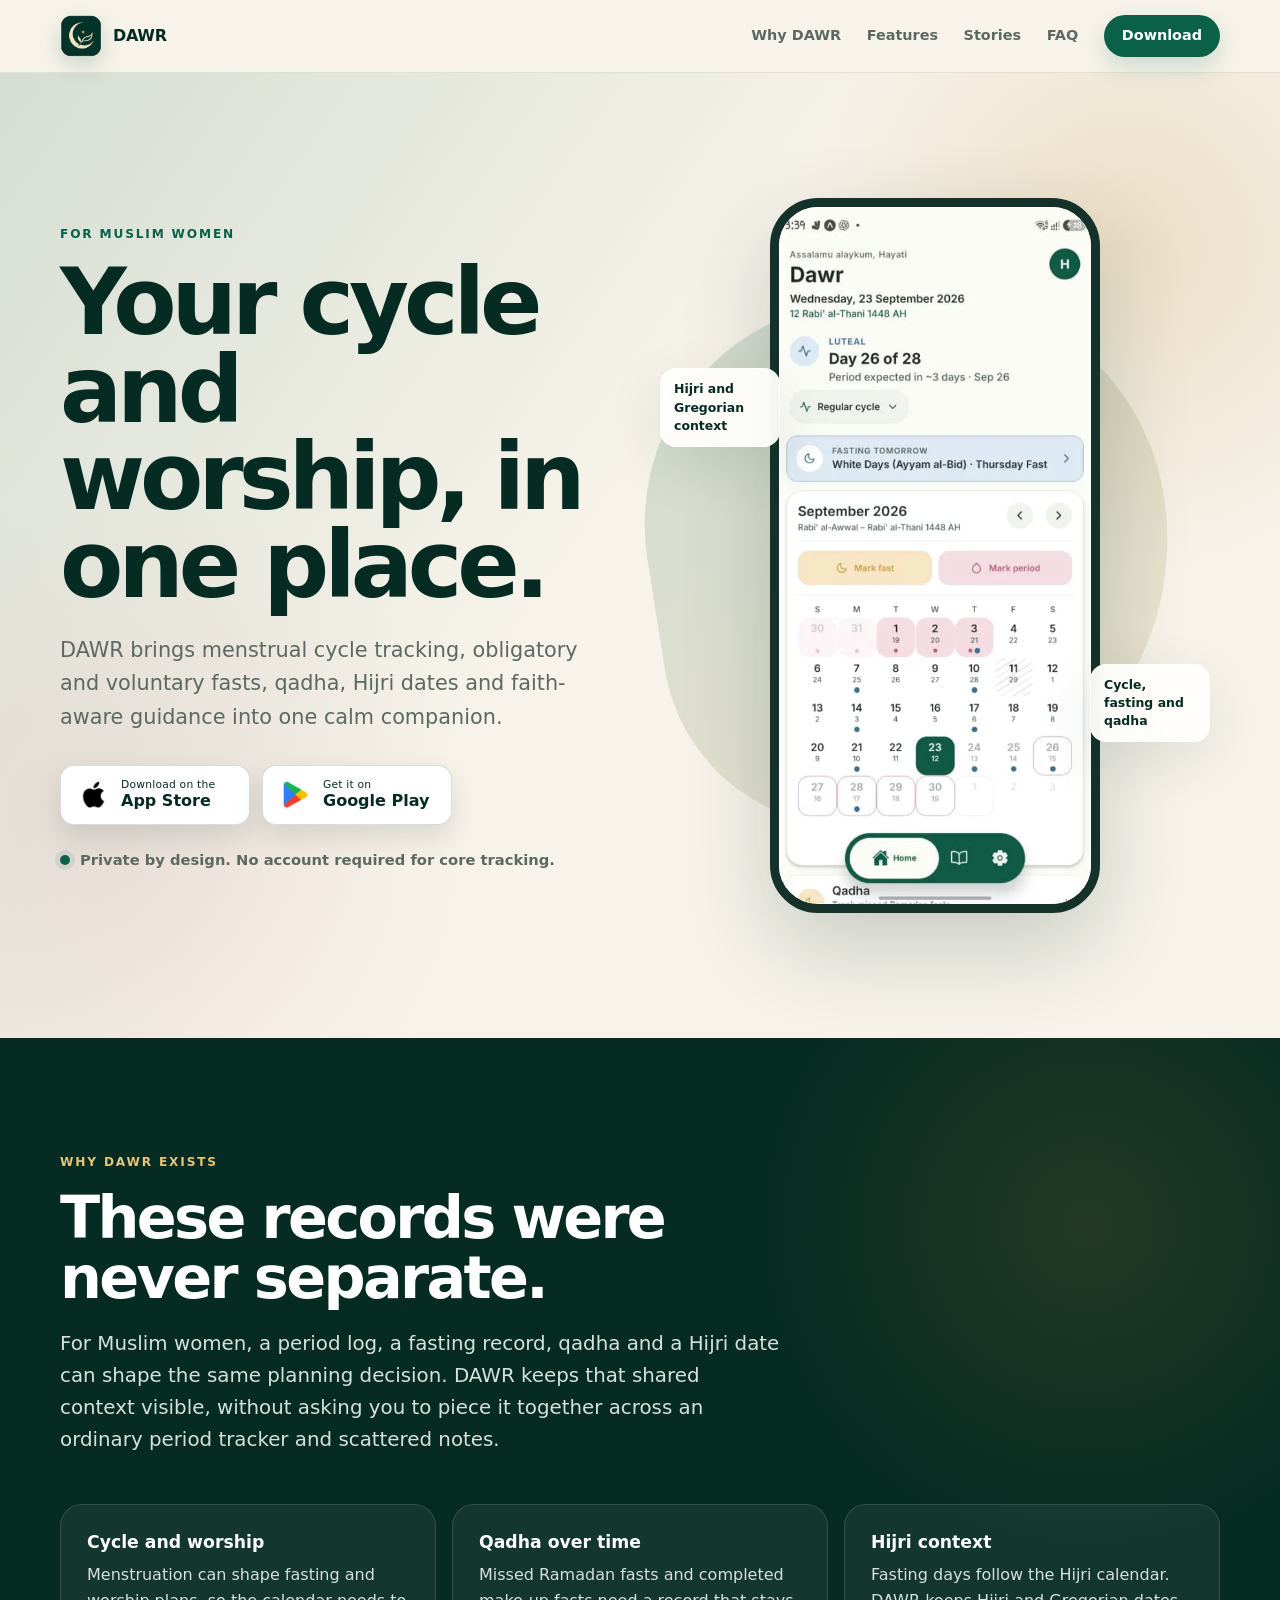
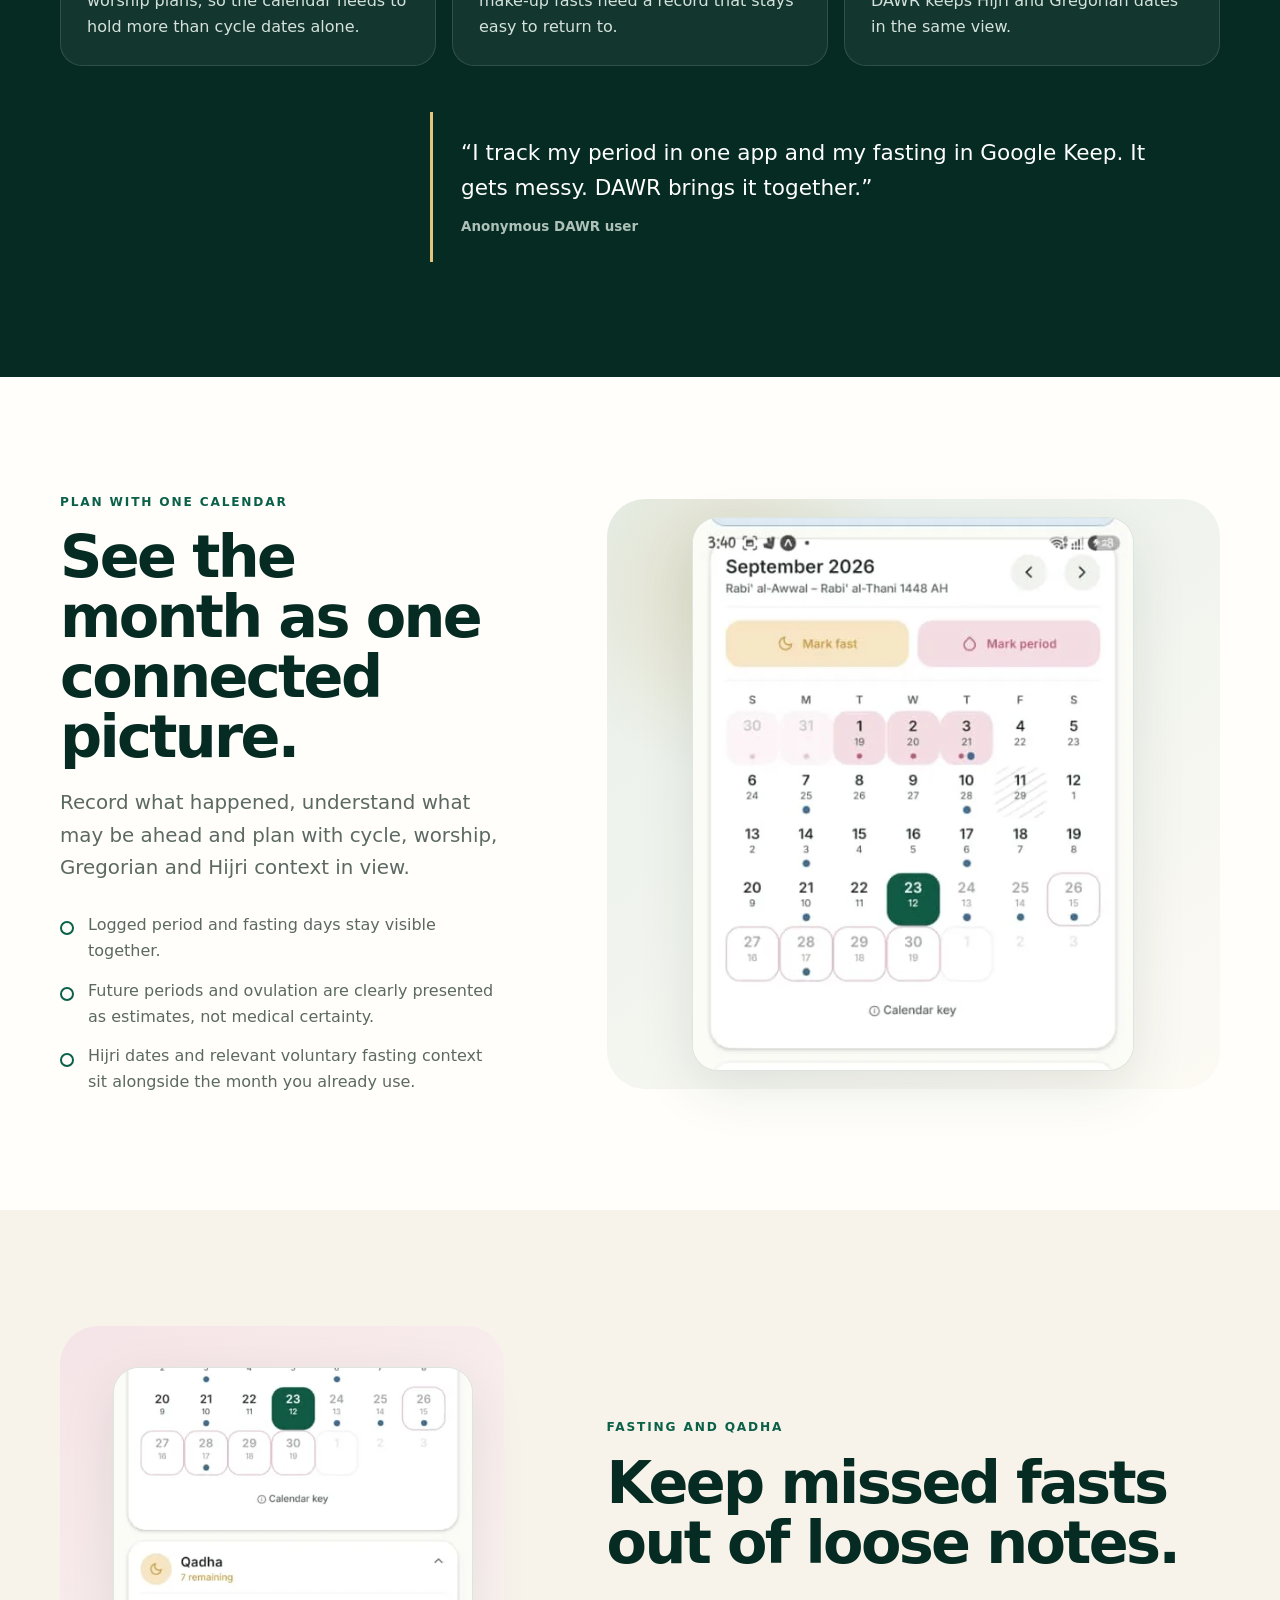
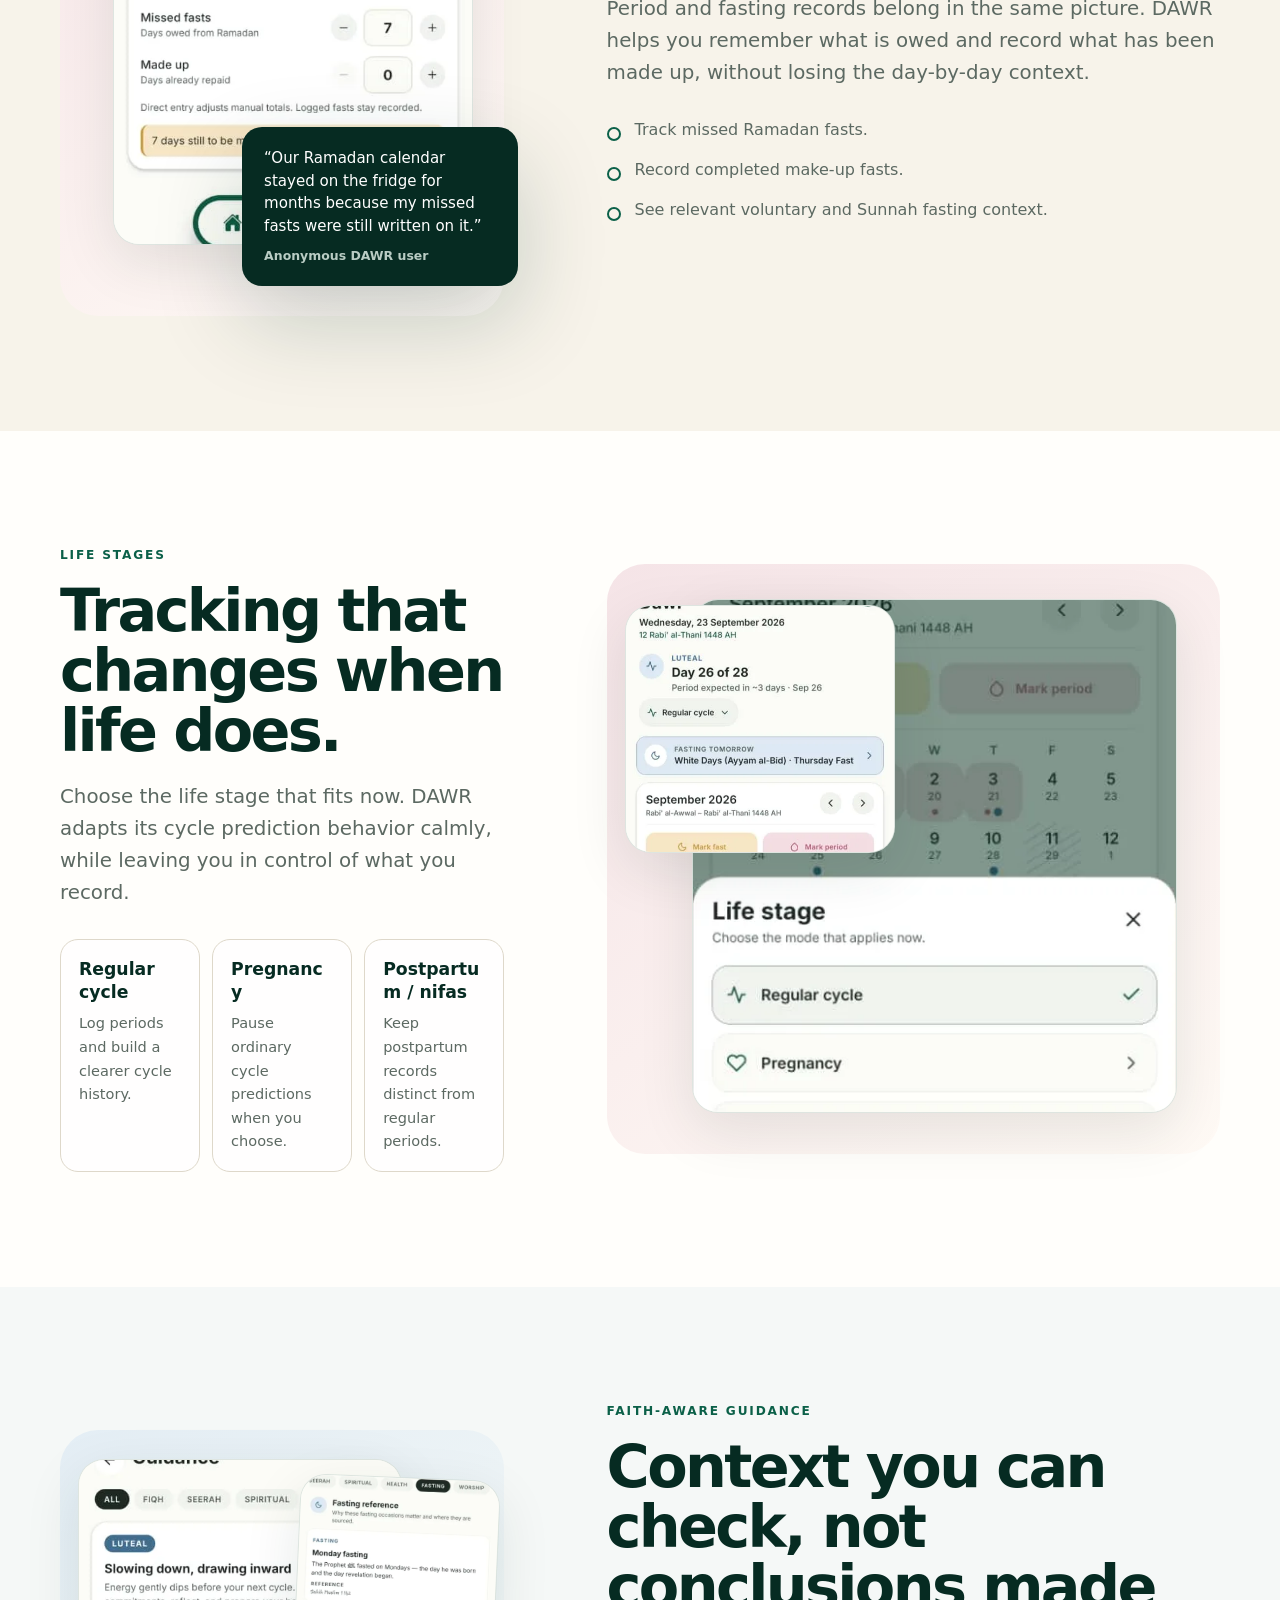
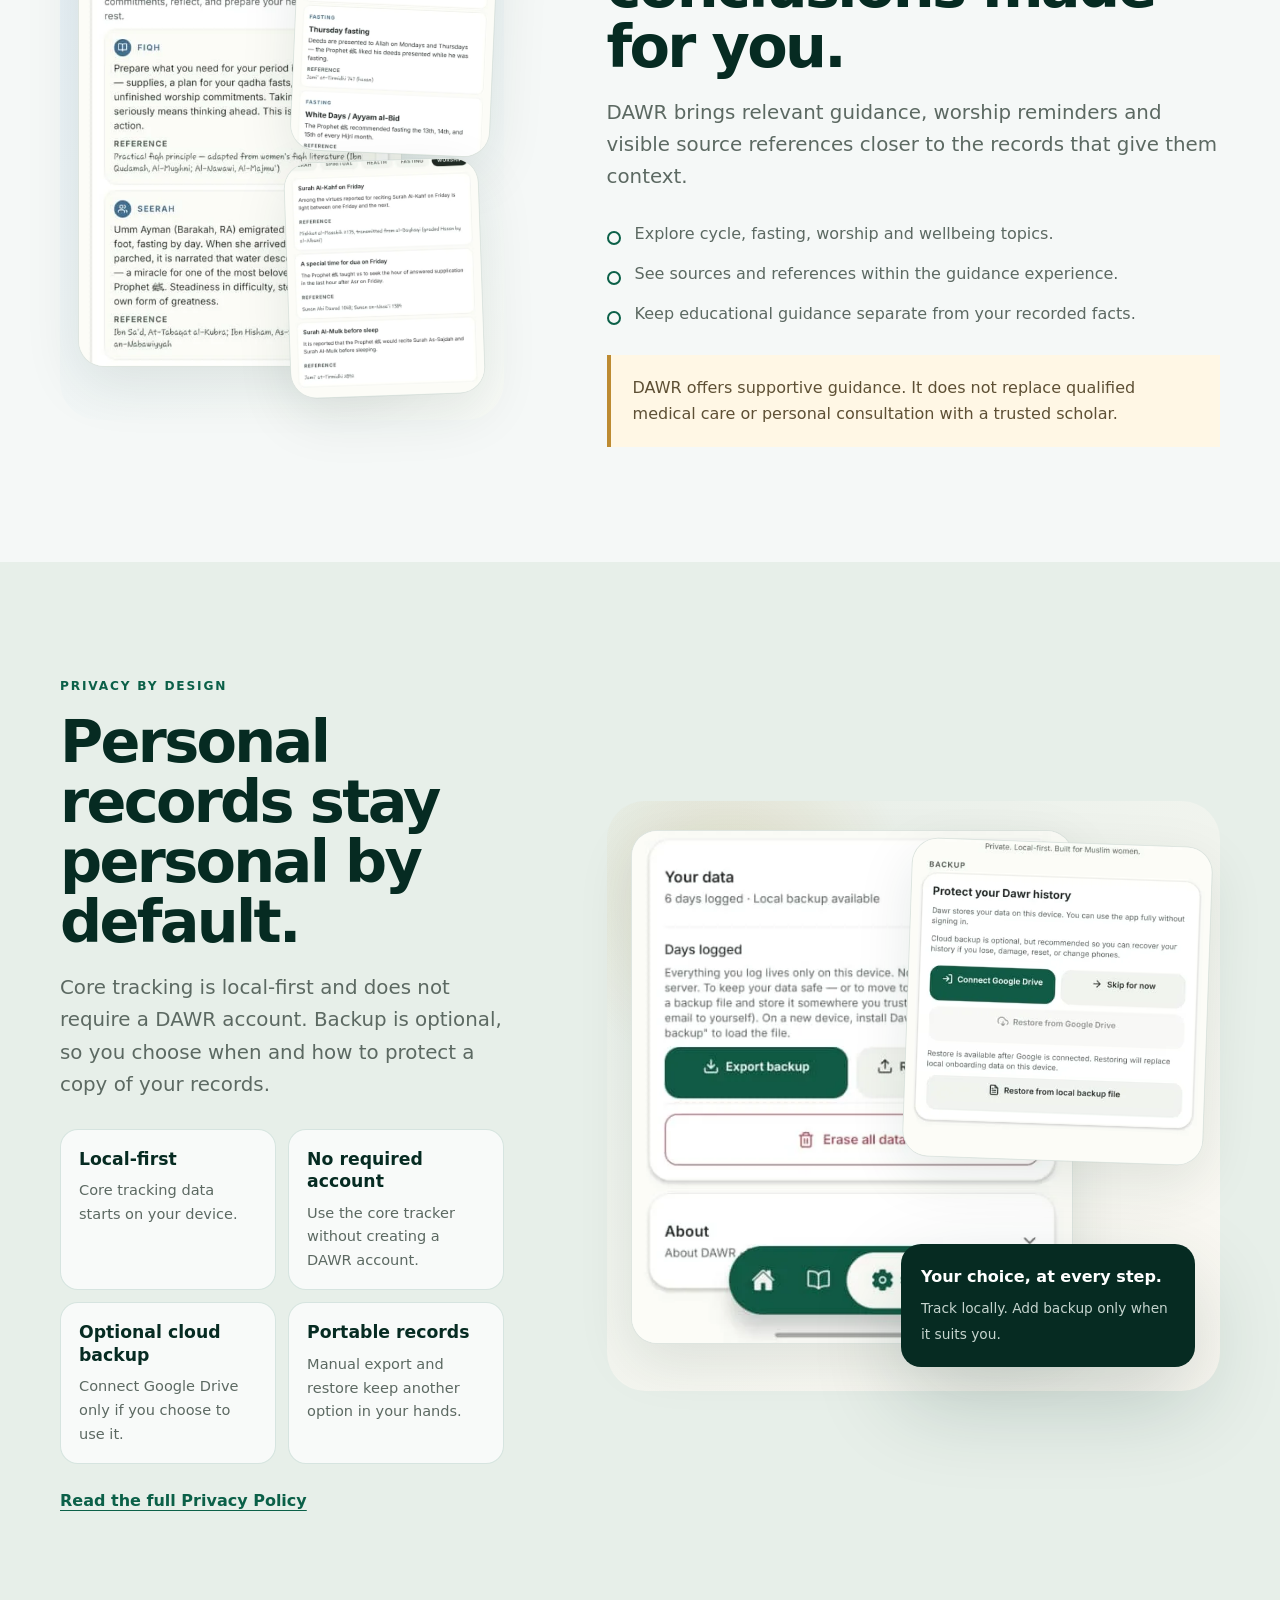
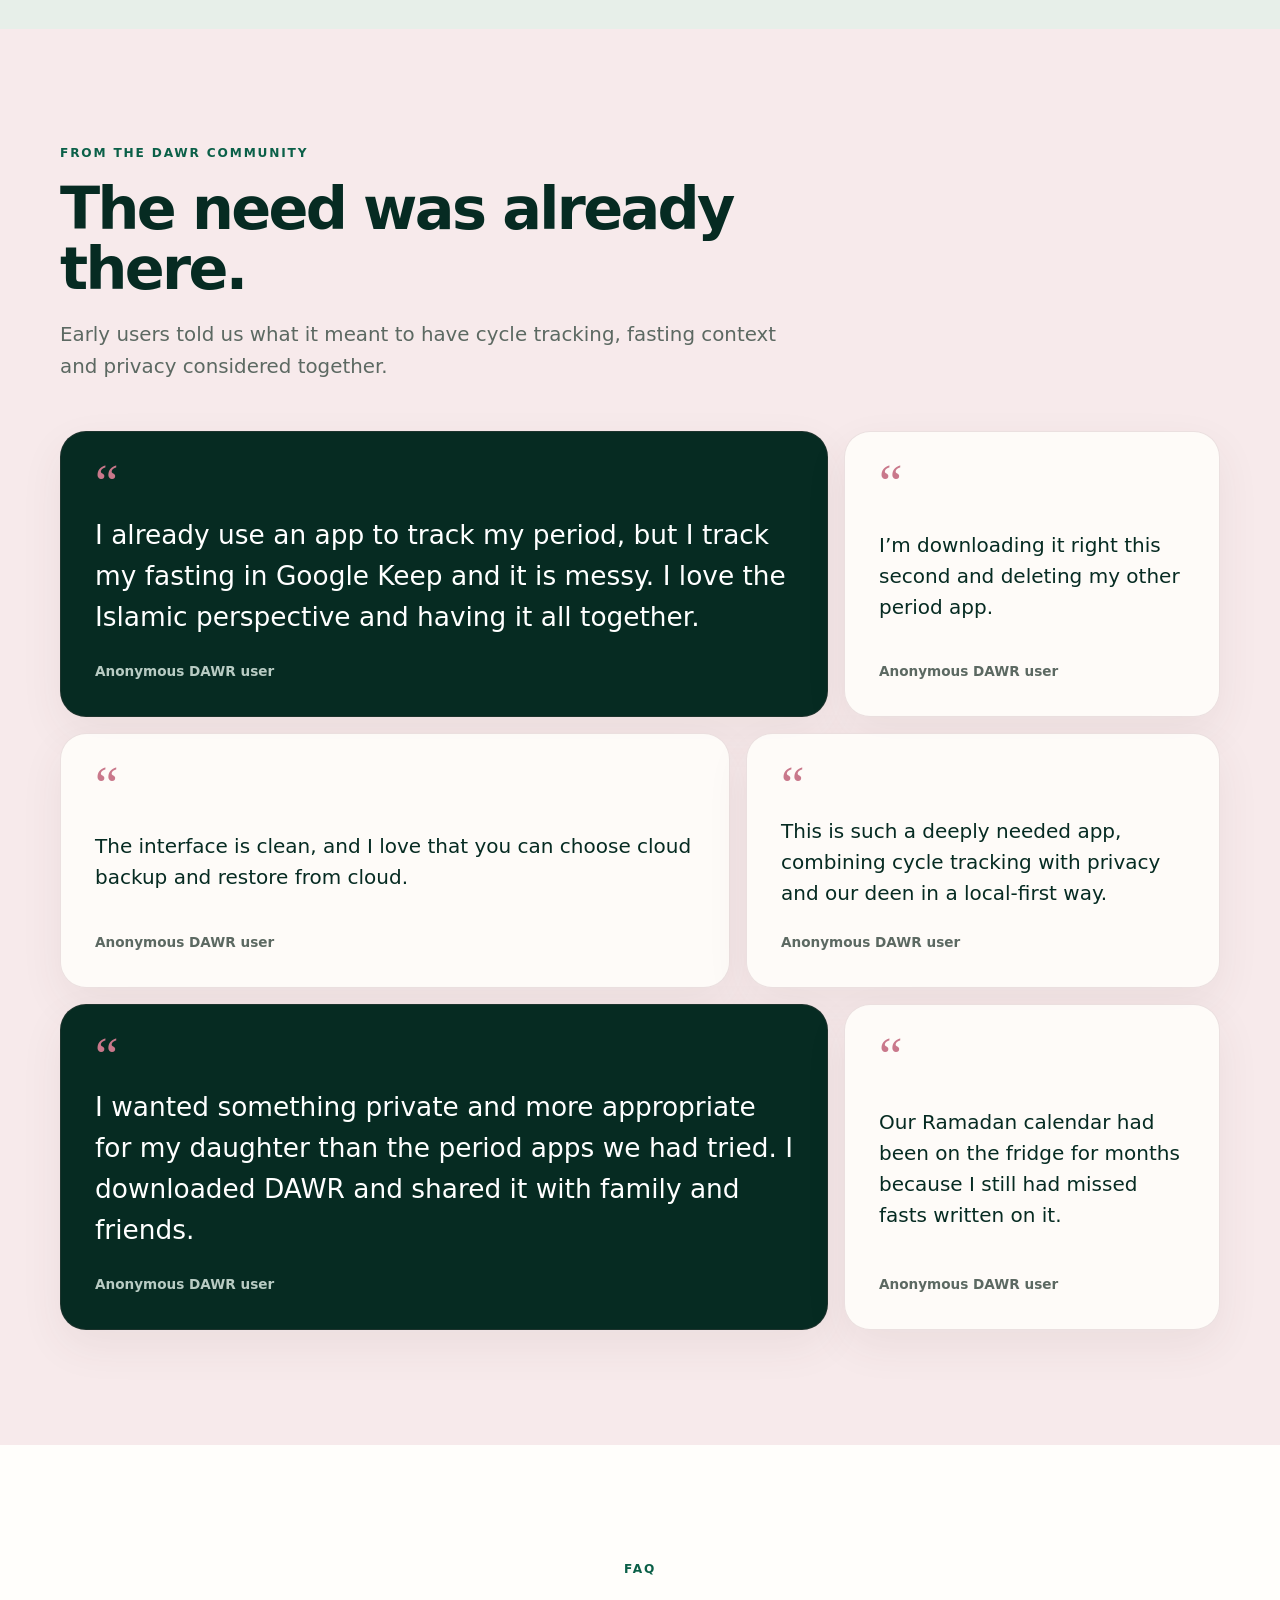
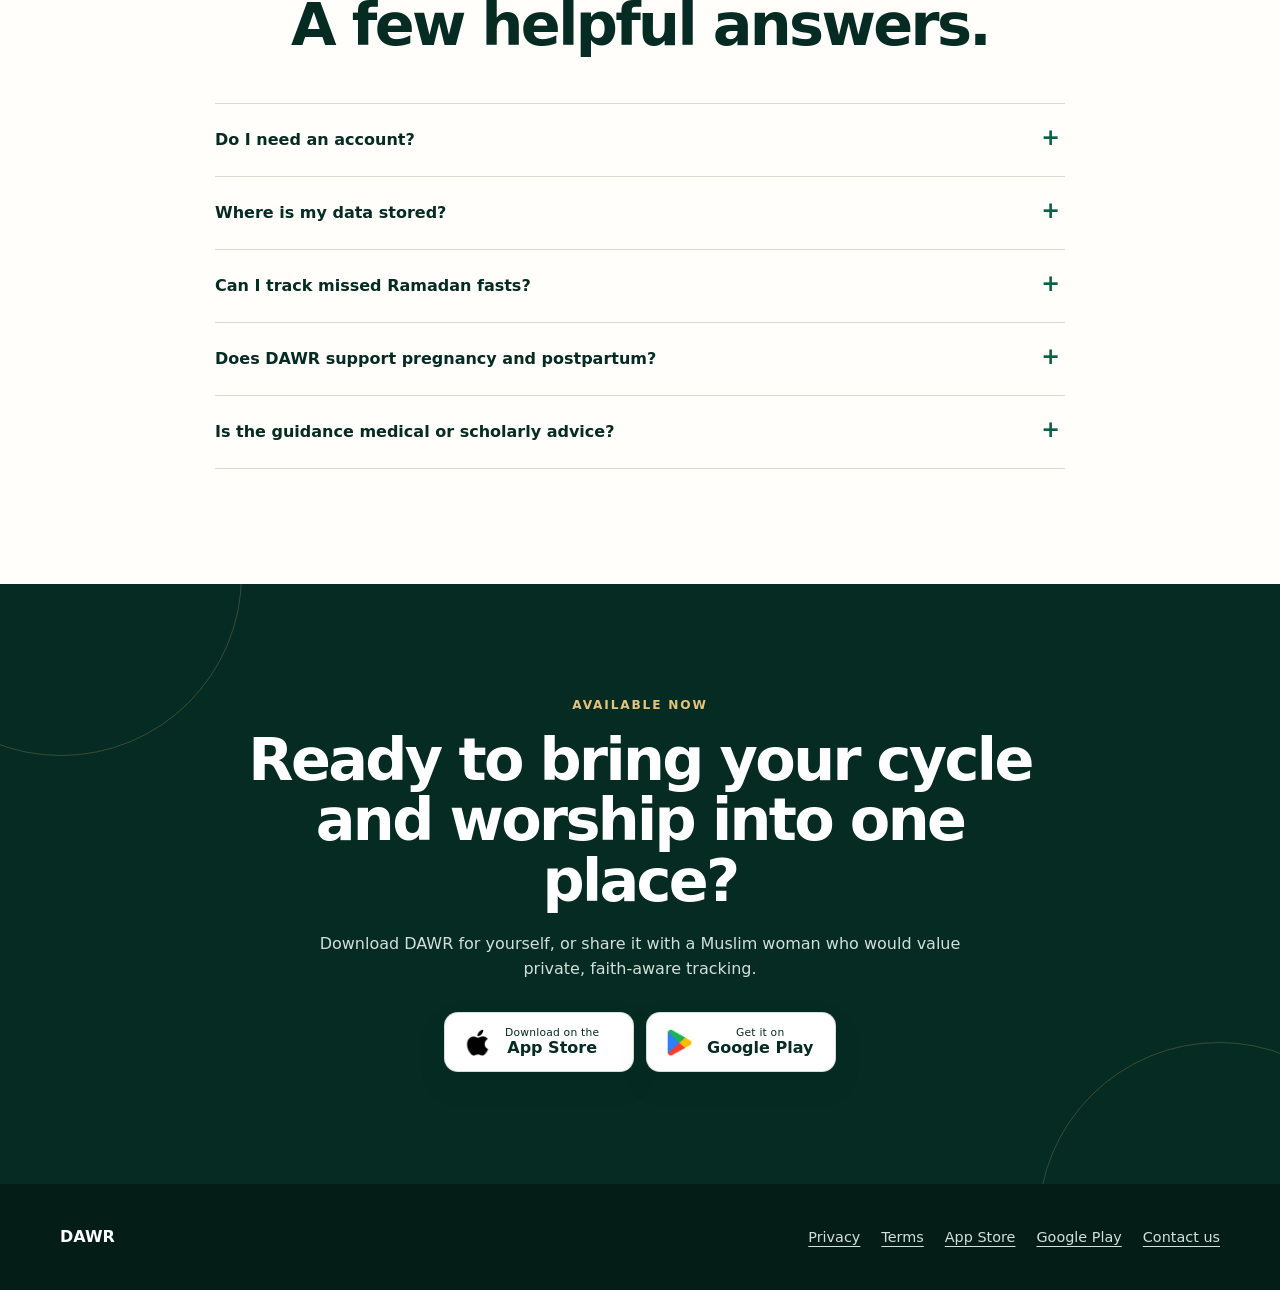
==== commit 244a9bfc: "Publish website" ====
--- a/index.html
+++ b/index.html
@@ -3,954 +3,392 @@
   <head>
     <meta charset="utf-8" />
     <meta name="viewport" content="width=device-width, initial-scale=1" />
-    <title>Dawr | Hijri cycle and fasting tracker</title>
-    <meta
-      name="description"
-      content="Dawr is a calm, local-first Hijri cycle and fasting tracker for private personal reflection."
-    />
+    <title>DAWR | Muslim Cycle, Fasting &amp; Qadha Tracker</title>
+    <meta name="description" content="DAWR is a private period and cycle tracker for Muslim women, bringing fasting, Ramadan qadha, Hijri dates, pregnancy, postpartum and faith-aware guidance together." />
+    <meta name="robots" content="index, follow" />
+    <meta name="theme-color" content="#0b513f" />
+    <meta property="og:type" content="website" />
+    <meta property="og:site_name" content="DAWR" />
+    <meta property="og:title" content="DAWR | Muslim Cycle, Fasting &amp; Qadha Tracker" />
+    <meta property="og:description" content="Cycle tracking, fasting, qadha, Hijri dates and faith-aware guidance in one calm, private app for Muslim women." />
+    <!-- PRIMARY_ORIGIN: replace the GitHub Pages origin below only when the final Netlify hostname becomes primary. -->
+    <link rel="canonical" href="https://orbitnook.github.io/Dawr/" />
+    <meta property="og:url" content="https://orbitnook.github.io/Dawr/" />
+    <meta property="og:image" content="https://orbitnook.github.io/Dawr/assets/social-preview.png" />
+    <meta property="og:image:width" content="1200" />
+    <meta property="og:image:height" content="630" />
+    <meta property="og:image:alt" content="DAWR, your cycle and worship in one place" />
+    <meta name="twitter:card" content="summary_large_image" />
+    <meta name="twitter:title" content="DAWR | Muslim Cycle, Fasting &amp; Qadha Tracker" />
+    <meta name="twitter:description" content="A private cycle, fasting and qadha tracker built for Muslim women." />
+    <meta name="twitter:image" content="https://orbitnook.github.io/Dawr/assets/social-preview.png" />
+    <meta name="twitter:image:alt" content="DAWR, your cycle and worship in one place" />
     <link rel="icon" type="image/png" href="assets/icon.png" />
+    <link rel="apple-touch-icon" href="assets/icon.png" />
+    <link rel="sitemap" type="application/xml" title="Sitemap" href="sitemap.xml" />
     <style>
       :root {
-        --emerald: #0f5a45;
-        --emerald-deep: #083d31;
-        --emerald-ink: #06281f;
-        --off-white: #fafaf7;
-        --paper: #ffffff;
-        --text: #1f2924;
-        --muted: #52635a;
-        --soft: #f1f3ee;
-        --line: #e3d7c4;
-        --gold: #c99a3e;
-        --rose: #b85f72;
-        --blue: #426d8f;
-        --shadow: 0 24px 70px rgba(31, 41, 36, 0.11);
-      }
-
-      * {
-        box-sizing: border-box;
-      }
-
-      html {
-        scroll-behavior: smooth;
-      }
-
+        --emerald: #0b6048;
+        --emerald-dark: #073e31;
+        --forest: #062b22;
+        --ink: #13251f;
+        --muted: #5c6962;
+        --cream: #f7f3ea;
+        --paper: #fffefb;
+        --sage: #e7efe9;
+        --rose: #f5e4e7;
+        --rose-strong: #c9788b;
+        --gold: #bd8b32;
+        --blue-soft: #e4eef5;
+        --line: #ded8ca;
+        --shadow-soft: 0 18px 55px rgba(24, 50, 41, 0.1);
+        --shadow-deep: 0 35px 90px rgba(8, 49, 39, 0.2);
+      }
+      * { box-sizing: border-box; }
+      html { scroll-behavior: smooth; }
+      body { margin: 0; overflow-wrap: anywhere; background: var(--cream); color: var(--ink); font-family: Inter, ui-sans-serif, system-ui, -apple-system, BlinkMacSystemFont, "Segoe UI", sans-serif; line-height: 1.62; }
+      a { color: inherit; }
+      a:focus-visible, summary:focus-visible { outline: 3px solid var(--gold); outline-offset: 4px; border-radius: 9px; }
+      img { display: block; max-width: 100%; height: auto; }
+      .skip-link { position: fixed; top: 12px; left: 12px; z-index: 30; padding: 10px 14px; border-radius: 9px; background: var(--paper); color: var(--forest); font-weight: 800; transform: translateY(-160%); }
+      .skip-link:focus { transform: translateY(0); }
+      .page-shell { overflow-x: clip; }
+      .container { width: min(1160px, calc(100% - 32px)); margin: 0 auto; }
+      .site-header { position: sticky; top: 0; z-index: 20; border-bottom: 1px solid rgba(222, 216, 202, 0.74); background: rgba(247, 243, 234, 0.9); backdrop-filter: blur(18px); }
+      .nav { min-height: 72px; display: flex; align-items: center; justify-content: space-between; gap: 24px; }
+      .brand { display: inline-flex; flex: 0 0 auto; align-items: center; gap: 11px; color: var(--forest); font-weight: 850; letter-spacing: -0.02em; text-decoration: none; }
+      .brand img { width: 42px; height: 42px; border-radius: 13px; box-shadow: 0 8px 22px rgba(11, 96, 72, 0.2); }
+      .nav-links { display: flex; align-items: center; justify-content: flex-end; gap: clamp(14px, 2vw, 26px); color: var(--muted); font-size: 0.9rem; font-weight: 750; }
+      .nav-links a { text-decoration: none; }
+      .nav-links a:hover { color: var(--emerald); }
+      .nav-links .nav-download { min-height: 42px; display: inline-flex; align-items: center; padding: 0 18px; border-radius: 999px; background: var(--emerald); color: #fff; box-shadow: 0 10px 24px rgba(11, 96, 72, 0.18); }
+      main { width: 100%; }
+      section { padding: clamp(74px, 9vw, 124px) 0; scroll-margin-top: 84px; }
+      h1, h2, h3, p { margin-top: 0; }
+      h1, h2, h3 { color: var(--forest); }
+      h1 { max-width: 760px; margin-bottom: 24px; font-size: clamp(3.2rem, 7.2vw, 6.2rem); line-height: 0.95; letter-spacing: -0.055em; }
+      h2 { margin-bottom: 20px; font-size: clamp(2.25rem, 4.6vw, 4.35rem); line-height: 1.02; letter-spacing: -0.045em; }
+      h3 { margin-bottom: 8px; font-size: 1.08rem; line-height: 1.3; }
+      .eyebrow { margin-bottom: 15px; color: var(--emerald); font-size: 0.76rem; font-weight: 850; letter-spacing: 0.15em; text-transform: uppercase; }
+      .lede { max-width: 720px; color: var(--muted); font-size: clamp(1.05rem, 1.8vw, 1.24rem); }
+      .section-heading { max-width: 780px; margin-bottom: 48px; }
+      .section-heading.center { margin-right: auto; margin-left: auto; text-align: center; }
+      .hero { min-height: min(calc(100svh - 72px), 920px); display: flex; align-items: center; padding: clamp(62px, 8vw, 104px) 0; background: radial-gradient(circle at 88% 18%, rgba(189, 139, 50, 0.2), transparent 24%), radial-gradient(circle at 9% 80%, rgba(201, 120, 139, 0.13), transparent 26%), linear-gradient(125deg, rgba(11, 96, 72, 0.14), transparent 48%), var(--cream); }
+      .hero-layout { display: grid; grid-template-columns: minmax(0, 1fr) minmax(520px, 570px); align-items: center; gap: clamp(28px, 4vw, 56px); }
+      .hero-copy { max-width: 700px; color: var(--muted); font-size: clamp(1.08rem, 2vw, 1.3rem); }
+      .store-actions { display: flex; flex-wrap: wrap; gap: 12px; margin-top: 30px; }
+      .store-button { min-width: 190px; min-height: 60px; display: inline-flex; align-items: center; gap: 13px; padding: 9px 18px; border: 1px solid rgba(6, 43, 34, 0.16); border-radius: 14px; background: #fff; color: var(--forest); text-decoration: none; box-shadow: 0 12px 28px rgba(6, 40, 31, 0.12); transition: transform 180ms ease, background-color 180ms ease, border-color 180ms ease; }
+      .store-button:hover { border-color: rgba(11, 96, 72, 0.38); background: #f8fbf8; transform: translateY(-2px); }
+      .store-icon { width: 29px; height: 29px; flex: 0 0 29px; object-fit: contain; }
+      .store-copy { display: grid; line-height: 1.13; }
+      .store-copy small { font-size: 0.67rem; letter-spacing: 0.02em; }
+      .store-copy strong { font-size: 1rem; }
+      .privacy-note { display: flex; align-items: center; gap: 10px; margin-top: 23px; color: var(--muted); font-size: 0.92rem; font-weight: 720; }
+      .privacy-note::before { width: 10px; height: 10px; flex: 0 0 10px; border-radius: 50%; background: var(--emerald); box-shadow: 0 0 0 5px rgba(11, 96, 72, 0.1); content: ""; }
+      .hero-visual { position: relative; width: 100%; min-height: 760px; display: grid; grid-template-columns: minmax(0, 1fr) minmax(280px, 330px) minmax(0, 1fr); grid-template-rows: repeat(3, 1fr); align-items: center; justify-self: end; }
+      .hero-halo { position: absolute; width: min(520px, 86vw); aspect-ratio: 1; border-radius: 48% 52% 60% 40%; background: linear-gradient(145deg, rgba(11, 96, 72, 0.16), rgba(189, 139, 50, 0.15)); transform: rotate(-9deg); }
+      .phone { position: relative; z-index: 2; grid-column: 2; grid-row: 1 / 4; width: min(330px, 78vw); aspect-ratio: 498 / 1080; overflow: hidden; margin: 0; border: 9px solid #143229; border-radius: 48px; background: #f8f9f4; box-shadow: var(--shadow-deep); }
+      .phone::after { position: absolute; inset: 0; border: 1px solid rgba(255,255,255,0.5); border-radius: 38px; pointer-events: none; content: ""; }
+      .phone img { width: 100%; height: 100%; object-fit: cover; }
+      .float-chip { position: relative; z-index: 3; width: min(150px, 100%); padding: 11px 13px; border: 1px solid rgba(255,255,255,0.8); border-radius: 16px; background: rgba(255, 254, 251, 0.94); color: var(--forest); font-size: 0.78rem; font-weight: 800; line-height: 1.45; box-shadow: var(--shadow-soft); backdrop-filter: blur(12px); }
+      .float-chip.one { grid-column: 1; grid-row: 1; align-self: end; justify-self: end; transform: translate(10px, 18px); }
+      .float-chip.two { grid-column: 3; grid-row: 3; align-self: start; justify-self: start; transform: translate(-10px, -18px); }
+      .why { position: relative; background: var(--forest); color: #fff; }
+      .why::before { position: absolute; inset: 0; background: radial-gradient(circle at 85% 20%, rgba(189,139,50,0.15), transparent 25%); pointer-events: none; content: ""; }
+      .why .container { position: relative; }
+      .why h2, .why h3 { color: #fff; }
+      .why .eyebrow { color: #e4c47c; }
+      .why .lede, .why-card p { color: #d5e1dc; }
+      .why-grid { display: grid; grid-template-columns: repeat(3, minmax(0, 1fr)); gap: 16px; margin-top: 42px; }
+      .why-card { padding: 26px; border: 1px solid rgba(255, 255, 255, 0.13); border-radius: 22px; background: rgba(255, 255, 255, 0.055); }
+      .why-card p { margin-bottom: 0; }
+      .evidence-line { max-width: 790px; margin: 46px 0 0 auto; padding: 24px 28px; border-left: 3px solid #e4c47c; color: #fff; font-size: clamp(1.1rem, 2vw, 1.35rem); }
+      .evidence-line span { display: block; margin-top: 10px; color: #aec1b9; font-size: 0.84rem; font-weight: 750; }
+      .story-section { background: var(--paper); }
+      .story-section.tint { background: var(--cream); }
+      .story-section.blue { background: #f5f8f7; }
+      .story-grid { display: grid; grid-template-columns: minmax(0, 0.84fr) minmax(390px, 1.16fr); align-items: center; gap: clamp(48px, 8vw, 108px); }
+      .story-section.reverse .story-copy { order: 2; }
+      .story-section.reverse .product-stage { order: 1; }
+      .story-list { display: grid; gap: 14px; margin: 28px 0 0; padding: 0; list-style: none; }
+      .story-list li { position: relative; padding-left: 28px; color: var(--muted); }
+      .story-list li::before { position: absolute; top: 0.6em; left: 0; width: 10px; height: 10px; border: 2px solid var(--emerald); border-radius: 50%; content: ""; }
+      .product-stage { position: relative; min-height: 590px; border-radius: 38px; background: radial-gradient(circle at 20% 16%, rgba(189, 139, 50, 0.18), transparent 26%), linear-gradient(145deg, var(--sage), #fdfaf4); }
+      .product-stage.rose { background: linear-gradient(145deg, var(--rose), #fffaf5); }
+      .product-stage.blue { background: linear-gradient(145deg, var(--blue-soft), #f9fbf7); }
+      .ui-panel { position: absolute; overflow: hidden; margin: 0; border: 1px solid rgba(9, 67, 51, 0.12); border-radius: 26px; background: #fbfcf8; box-shadow: var(--shadow-soft); }
+      .ui-panel img { width: 100%; height: 100%; object-fit: cover; }
+      .calendar-main { inset: 3% 14%; }
+      .calendar-main img { object-position: center top; }
+      .qadha-main { inset: 7% 7% 12% 12%; }
+      .qadha-main img { object-position: center 90%; }
+      .quote-float { position: absolute; z-index: 3; right: -3%; bottom: 5%; width: min(320px, 62%); margin: 0; padding: 20px 22px; border-radius: 20px; background: var(--forest); color: #fff; box-shadow: var(--shadow-deep); font-size: 0.94rem; line-height: 1.5; }
+      .quote-float cite { display: block; margin-top: 10px; color: #b9ccc4; font-size: 0.78rem; font-style: normal; font-weight: 750; }
+      .life-main { inset: 6% 7% 7% 14%; }
+      .life-main img { object-position: center 84%; }
+      .life-context { width: 44%; height: 42%; left: 3%; top: 7%; }
+      .life-context img { object-position: center 18%; }
+      .life-stage-grid { display: grid; grid-template-columns: repeat(3, minmax(0, 1fr)); gap: 12px; margin-top: 30px; }
+      .life-stage-card, .privacy-principle { padding: 18px; border: 1px solid var(--line); border-radius: 18px; background: rgba(255,255,255,0.7); }
+      .life-stage-card p, .privacy-principle p { margin-bottom: 0; color: var(--muted); font-size: 0.91rem; }
+      .guidance-main { inset: 5% 23% 9% 4%; }
+      .guidance-main img { object-position: center 28%; }
+      .guidance-fast { width: 45%; height: 47%; right: 2%; top: 8%; transform: rotate(2.5deg); }
+      .guidance-fast img { object-position: center 33%; }
+      .guidance-worship { width: 44%; height: 40%; right: 5%; bottom: 4%; transform: rotate(-2deg); }
+      .guidance-worship img { object-position: center 30%; }
+      .guidance-note { margin-top: 28px; padding: 20px 22px; border-left: 4px solid var(--gold); background: #fff7e5; color: #5e5035; }
+      .guidance-note p { margin-bottom: 0; }
+      .privacy-section { background: var(--sage); }
+      .privacy-principles { display: grid; grid-template-columns: repeat(2, minmax(0, 1fr)); gap: 12px; margin-top: 28px; }
+      .privacy-principle { border-color: rgba(11, 96, 72, 0.14); }
+      .privacy-main { inset: 5% 24% 8% 4%; }
+      .privacy-main img { object-position: center bottom; }
+      .privacy-context { width: 49%; height: 54%; right: 2%; top: 7%; transform: rotate(2deg); }
+      .privacy-context img { object-position: center 31%; }
+      .privacy-trust-card { position: absolute; right: 4%; bottom: 4%; z-index: 3; width: 48%; padding: 20px; border-radius: 20px; background: var(--forest); color: #fff; box-shadow: var(--shadow-deep); }
+      .privacy-trust-card strong { display: block; margin-bottom: 5px; }
+      .privacy-trust-card span { color: #c5d4ce; font-size: 0.86rem; }
+      .text-link { display: inline-flex; margin-top: 24px; color: var(--emerald); font-weight: 800; text-underline-offset: 4px; }
+      .testimonials { background: #f7eaeb; }
+      .testimonial-grid { display: grid; grid-template-columns: repeat(12, minmax(0, 1fr)); gap: 16px; }
+      .quote-card { grid-column: span 4; min-height: 235px; display: flex; flex-direction: column; justify-content: space-between; margin: 0; padding: clamp(24px, 3vw, 34px); border: 1px solid rgba(143, 92, 102, 0.17); border-radius: 26px; background: rgba(255, 254, 251, 0.86); box-shadow: 0 16px 44px rgba(91, 55, 63, 0.07); }
+      .quote-card.featured { grid-column: span 8; background: var(--forest); }
+      .quote-card.wide { grid-column: span 7; }
+      .quote-card.narrow { grid-column: span 5; }
+      .quote-mark { color: var(--rose-strong); font-family: Georgia, serif; font-size: 3.3rem; line-height: 0.65; }
+      .quote-card blockquote { margin: 14px 0 22px; color: var(--forest); font-size: clamp(1.03rem, 1.7vw, 1.25rem); line-height: 1.55; }
+      .quote-card.featured blockquote { color: #fff; font-size: clamp(1.22rem, 2.2vw, 1.65rem); }
+      .quote-card figcaption { color: var(--muted); font-size: 0.85rem; font-weight: 750; }
+      .quote-card.featured figcaption { color: #b8cbc3; }
+      .faq-section { background: var(--paper); }
+      .faq-list { max-width: 850px; margin: 0 auto; border-top: 1px solid var(--line); }
+      details { border-bottom: 1px solid var(--line); }
+      summary { position: relative; padding: 23px 44px 23px 0; color: var(--forest); font-weight: 800; cursor: pointer; list-style: none; }
+      summary::-webkit-details-marker { display: none; }
+      summary::after { position: absolute; top: 22px; right: 5px; color: var(--emerald); content: "+"; font-size: 1.4rem; line-height: 1; }
+      details[open] summary::after { content: "−"; }
+      details p { max-width: 730px; padding: 0 0 23px; color: var(--muted); }
+      .final-cta { position: relative; overflow: hidden; padding: clamp(78px, 10vw, 112px) 0; background: var(--forest); color: #fff; text-align: center; }
+      .final-cta::before, .final-cta::after { position: absolute; width: 360px; aspect-ratio: 1; border: 1px solid rgba(228,196,124,0.22); border-radius: 50%; content: ""; }
+      .final-cta::before { top: -190px; left: -120px; }
+      .final-cta::after { right: -120px; bottom: -220px; }
+      .final-cta .container { position: relative; z-index: 1; }
+      .final-cta h2 { max-width: 790px; margin-right: auto; margin-left: auto; color: #fff; }
+      .final-cta p { max-width: 680px; margin-right: auto; margin-left: auto; color: #d2e0da; }
+      .final-cta .eyebrow { color: #e4c47c; }
+      .final-cta .store-actions { justify-content: center; }
+      .site-footer { padding: 40px 0; background: #041d17; color: #d2e0da; }
+      .footer-row { display: flex; align-items: center; justify-content: space-between; gap: 28px; }
+      .footer-brand { color: #fff; font-weight: 850; }
+      .footer-links { display: flex; flex-wrap: wrap; justify-content: flex-end; gap: 12px 21px; font-size: 0.9rem; }
+      .footer-links a { text-underline-offset: 4px; }
+      .footer-contact { position: relative; display: inline-flex; align-items: center; }
+      .footer-contact-toggle { padding: 0; border: 0; background: transparent; color: inherit; font: inherit; text-decoration: underline; text-underline-offset: 4px; cursor: pointer; }
+      .footer-contact-toggle:hover { color: #fff; }
+      .footer-contact-toggle:focus-visible, .contact-action:focus-visible { outline: 3px solid var(--gold); outline-offset: 4px; border-radius: 8px; }
+      .contact-popover { position: absolute; right: 0; bottom: calc(100% + 14px); z-index: 5; width: 270px; padding: 17px; border: 1px solid rgba(6, 43, 34, 0.12); border-radius: 18px; background: var(--paper); color: var(--forest); box-shadow: var(--shadow-deep); }
+      .contact-popover[hidden] { display: none; }
+      .contact-popover::after { position: absolute; right: 20px; bottom: -7px; width: 14px; height: 14px; border-right: 1px solid rgba(6, 43, 34, 0.12); border-bottom: 1px solid rgba(6, 43, 34, 0.12); background: var(--paper); content: ""; transform: rotate(45deg); }
+      .contact-email { display: block; margin-bottom: 12px; color: var(--muted); font-size: 0.88rem; overflow-wrap: normal; }
+      .contact-actions { display: flex; gap: 8px; }
+      .contact-action { min-height: 38px; display: inline-flex; align-items: center; justify-content: center; padding: 7px 12px; border: 1px solid rgba(6, 43, 34, 0.16); border-radius: 10px; background: #fff; color: var(--forest); font: inherit; font-size: 0.82rem; font-weight: 800; text-decoration: none; cursor: pointer; }
+      .contact-action.primary { border-color: var(--emerald); background: var(--emerald); color: #fff; }
+      @media (max-width: 980px) {
+        .story-grid { grid-template-columns: 1fr; }
+        .story-section.reverse .story-copy, .story-section.reverse .product-stage { order: initial; }
+        .product-stage { min-height: 620px; }
+        .quote-card { grid-column: span 6; }
+        .quote-card.featured { grid-column: span 12; }
+        .quote-card.wide, .quote-card.narrow { grid-column: span 6; }
+      }
+      @media (max-width: 1180px) {
+        .hero-layout { grid-template-columns: 1fr; }
+        .hero { min-height: auto; }
+        .hero-copy-block { max-width: 790px; }
+        .hero-visual { width: min(620px, 100%); min-height: 760px; justify-self: center; }
+      }
+      @media (max-width: 760px) {
+        .nav { min-height: 66px; }
+        .nav-links { gap: 13px; font-size: 0.84rem; }
+        .nav-links .nav-download { min-height: 38px; padding: 0 14px; }
+        .why-grid, .life-stage-grid, .privacy-principles { grid-template-columns: 1fr; }
+        .footer-row { align-items: flex-start; flex-direction: column; }
+        .footer-links { justify-content: flex-start; }
+      }
+      @media (max-width: 600px) {
+        .container { width: min(100% - 24px, 1160px); }
+        .nav-links a:not(.nav-download):not([href="#faq"]) { display: none; }
+        section { padding: 72px 0; }
+        h1 { font-size: clamp(3rem, 15vw, 4.4rem); }
+        .store-actions, .store-button { width: 100%; }
+        .store-button { justify-content: flex-start; }
+        .hero-visual { min-height: auto; display: flex; justify-content: center; padding-top: 34px; }
+        .phone { width: min(285px, 78vw); border-width: 7px; border-radius: 40px; }
+        .float-chip { display: none; }
+        .product-stage { min-height: 500px; border-radius: 28px; }
+        .ui-panel { border-radius: 20px; }
+        .qadha-main { inset: 5% 4% 11% 5%; }
+        .quote-float { right: 2%; bottom: 2%; width: 76%; padding: 16px; font-size: 0.82rem; }
+        .life-main { inset: 4% 3% 4% 10%; }
+        .life-context { width: 47%; height: 38%; left: 1%; }
+        .guidance-main { inset: 4% 17% 7% 2%; }
+        .guidance-fast { width: 50%; height: 42%; }
+        .guidance-worship { width: 49%; height: 38%; right: 2%; }
+        .privacy-main { inset: 4% 17% 6% 2%; }
+        .privacy-context { width: 52%; height: 44%; right: 1%; }
+        .privacy-trust-card { right: 2%; bottom: 2%; width: 62%; padding: 16px; }
+        .testimonial-grid { grid-template-columns: 1fr; }
+        .quote-card, .quote-card.featured, .quote-card.wide, .quote-card.narrow { grid-column: 1; min-height: auto; }
+        .footer-contact[data-open] { flex: 1 1 100%; align-items: flex-start; flex-direction: column; }
+        .contact-popover { position: static; width: min(100%, 290px); margin-top: 12px; }
+        .contact-popover::after { display: none; }
+      }
       @media (prefers-reduced-motion: reduce) {
-        html {
-          scroll-behavior: auto;
-        }
-      }
-
-      body {
-        margin: 0;
-        background: var(--off-white);
-        color: var(--text);
-        font-family:
-          Inter, ui-sans-serif, system-ui, -apple-system, BlinkMacSystemFont,
-          "Segoe UI", sans-serif;
-        line-height: 1.6;
-      }
-
-      a {
-        color: inherit;
-      }
-
-      a:focus-visible,
-      summary:focus-visible,
-      .button:focus-visible {
-        outline: 3px solid var(--gold);
-        outline-offset: 4px;
-        border-radius: 8px;
-      }
-
-      img {
-        display: block;
-        max-width: 100%;
-      }
-
-      .page-shell {
-        overflow: hidden;
-      }
-
-      .site-header {
-        position: sticky;
-        top: 0;
-        z-index: 5;
-        border-bottom: 1px solid rgba(227, 215, 196, 0.7);
-        background: rgba(250, 250, 247, 0.92);
-        backdrop-filter: blur(18px);
-      }
-
-      .nav {
-        width: min(1120px, calc(100% - 32px));
-        min-height: 72px;
-        margin: 0 auto;
-        display: flex;
-        align-items: center;
-        justify-content: space-between;
-        gap: 24px;
-      }
-
-      .brand {
-        display: inline-flex;
-        align-items: center;
-        gap: 12px;
-        text-decoration: none;
-        font-weight: 800;
-        color: var(--emerald-ink);
-      }
-
-      .brand img {
-        width: 42px;
-        height: 42px;
-        border-radius: 12px;
-        box-shadow: 0 10px 22px rgba(15, 90, 69, 0.2);
-      }
-
-      .nav-links {
-        display: flex;
-        align-items: center;
-        gap: 18px;
-        color: var(--muted);
-        font-size: 0.94rem;
-      }
-
-      .nav-links a {
-        text-decoration: none;
-      }
-
-      .nav-links a:hover {
-        color: var(--emerald);
-      }
-
-      main {
-        width: 100%;
-      }
-
-      section {
-        padding: 86px 0;
-      }
-
-      .container {
-        width: min(1120px, calc(100% - 32px));
-        margin: 0 auto;
-      }
-
-      .hero {
-        min-height: calc(100vh - 72px);
-        display: flex;
-        align-items: center;
-        padding: 60px 0 72px;
-        background:
-          linear-gradient(110deg, rgba(15, 90, 69, 0.12), transparent 48%),
-          linear-gradient(180deg, #fffdf8 0%, var(--off-white) 68%);
-      }
-
-      .hero-layout {
-        display: grid;
-        grid-template-columns: minmax(0, 1.05fr) minmax(280px, 0.75fr);
-        align-items: center;
-        gap: clamp(36px, 8vw, 96px);
-      }
-
-      .eyebrow {
-        margin: 0 0 14px;
-        color: var(--emerald);
-        font-size: 0.78rem;
-        font-weight: 800;
-        letter-spacing: 0.12em;
-        text-transform: uppercase;
-      }
-
-      h1,
-      h2,
-      h3,
-      p {
-        margin-top: 0;
-      }
-
-      h1 {
-        max-width: 780px;
-        margin-bottom: 24px;
-        color: var(--emerald-ink);
-        font-size: clamp(3.4rem, 9vw, 7.8rem);
-        line-height: 0.92;
-        letter-spacing: 0;
-      }
-
-      .hero-copy {
-        max-width: 680px;
-        color: var(--muted);
-        font-size: clamp(1.08rem, 2vw, 1.28rem);
-      }
-
-      .hero-actions {
-        display: flex;
-        flex-wrap: wrap;
-        gap: 14px;
-        margin-top: 34px;
-      }
-
-      .button {
-        display: inline-flex;
-        align-items: center;
-        justify-content: center;
-        min-height: 48px;
-        padding: 0 20px;
-        border: 1px solid var(--emerald);
-        border-radius: 8px;
-        background: var(--emerald);
-        color: #ffffff;
-        font-weight: 750;
-        text-decoration: none;
-      }
-
-      .button.secondary {
-        background: transparent;
-        color: var(--emerald);
-      }
-
-      .hero-visual {
-        position: relative;
-        display: grid;
-        place-items: center;
-      }
-
-      .app-icon-wrap {
-        width: min(340px, 78vw);
-        padding: 0;
-        border: 0;
-        border-radius: 34px;
-        background: transparent;
-        box-shadow: var(--shadow);
-      }
-
-      .app-icon-wrap img {
-        border-radius: 28px;
-      }
-
-      .section-heading {
-        display: grid;
-        gap: 12px;
-        max-width: 760px;
-        margin-bottom: 34px;
-      }
-
-      .section-heading.center {
-        margin-right: auto;
-        margin-left: auto;
-        text-align: center;
-      }
-
-      h2 {
-        margin-bottom: 0;
-        color: var(--emerald-ink);
-        font-size: clamp(2rem, 4vw, 3.5rem);
-        line-height: 1.05;
-        letter-spacing: 0;
-      }
-
-      .lede {
-        color: var(--muted);
-        font-size: 1.08rem;
-      }
-
-      .feature-grid {
-        display: grid;
-        grid-template-columns: repeat(3, minmax(0, 1fr));
-        gap: 16px;
-      }
-
-      .feature {
-        min-height: 236px;
-        padding: 24px;
-        border: 1px solid var(--line);
-        border-radius: 8px;
-        background: var(--paper);
-      }
-
-      .feature-mark {
-        width: 42px;
-        height: 42px;
-        margin-bottom: 24px;
-        border-radius: 50%;
-        background: var(--soft);
-        display: grid;
-        place-items: center;
-        color: var(--emerald);
-        font-weight: 900;
-      }
-
-      .feature:nth-child(2) .feature-mark {
-        color: var(--gold);
-      }
-
-      .feature:nth-child(3) .feature-mark {
-        color: var(--blue);
-      }
-
-      h3 {
-        margin-bottom: 10px;
-        color: var(--emerald-ink);
-        font-size: 1.12rem;
-        line-height: 1.25;
-      }
-
-      .feature p,
-      .split p,
-      .faq p,
-      .policy p {
-        margin-bottom: 0;
-        color: var(--muted);
-      }
-
-      .screenshots {
-        background: #fffdf8;
-      }
-
-      .screen-grid {
-        display: grid;
-        grid-template-columns: repeat(5, minmax(180px, 1fr));
-        gap: 18px;
-        align-items: start;
-      }
-
-      .screen-card {
-        display: grid;
-        gap: 14px;
-      }
-
-      .phone-frame {
-        display: block;
-        width: 100%;
-        border-radius: 28px;
-        background: transparent;
-      }
-
-      .phone-frame img {
-        width: 100%;
-        height: auto;
-        border-radius: 28px;
-        filter: drop-shadow(0 18px 28px rgba(31, 41, 36, 0.13));
-      }
-
-      .screen-card h3 {
-        margin-bottom: 0;
-        font-size: 1rem;
-      }
-
-      .screen-card p {
-        margin-bottom: 0;
-        color: var(--muted);
-        font-size: 0.94rem;
-        line-height: 1.5;
-      }
-
-      .band {
-        background: var(--emerald-deep);
-        color: #ffffff;
-      }
-
-      .band h2,
-      .band h3 {
-        color: #ffffff;
-      }
-
-      .band .lede,
-      .band p {
-        color: rgba(255, 255, 255, 0.78);
-      }
-
-      .band .eyebrow,
-      .contact .eyebrow {
-        color: #f7e7c6;
-      }
-
-      .split {
-        display: grid;
-        grid-template-columns: minmax(0, 0.9fr) minmax(0, 1fr);
-        gap: clamp(28px, 6vw, 76px);
-        align-items: start;
-      }
-
-      .stat-list {
-        display: grid;
-        gap: 14px;
-      }
-
-      .stat-row {
-        display: grid;
-        grid-template-columns: 88px minmax(0, 1fr);
-        gap: 18px;
-        align-items: start;
-        padding: 18px 0;
-        border-top: 1px solid rgba(255, 255, 255, 0.18);
-      }
-
-      .stat-row strong {
-        color: #f7e7c6;
-        font-size: 1.55rem;
-        line-height: 1;
-      }
-
-      .soft-section {
-        background: #fffdf8;
-      }
-
-      .backup-steps {
-        display: grid;
-        grid-template-columns: repeat(3, minmax(0, 1fr));
-        gap: 16px;
-        counter-reset: steps;
-      }
-
-      .backup-step {
-        position: relative;
-        padding: 26px 22px;
-        border: 1px solid var(--line);
-        border-radius: 8px;
-        background: var(--off-white);
-        counter-increment: steps;
-      }
-
-      .backup-step::before {
-        content: counter(steps, decimal-leading-zero);
-        display: block;
-        margin-bottom: 28px;
-        color: var(--gold);
-        font-weight: 900;
-      }
-
-      .notice {
-        padding: clamp(28px, 5vw, 52px);
-        border: 1px solid rgba(201, 154, 62, 0.42);
-        border-radius: 8px;
-        background: #fff8e8;
-      }
-
-      .notice p:last-child {
-        margin-bottom: 0;
-      }
-
-      .faq-list {
-        display: grid;
-        gap: 12px;
-        max-width: 860px;
-        margin: 0 auto;
-      }
-
-      details {
-        border: 1px solid var(--line);
-        border-radius: 8px;
-        background: var(--paper);
-      }
-
-      summary {
-        cursor: pointer;
-        padding: 20px 22px;
-        color: var(--emerald-ink);
-        font-weight: 800;
-      }
-
-      details p {
-        padding: 0 22px 22px;
-      }
-
-      .contact {
-        display: grid;
-        grid-template-columns: minmax(0, 1fr) auto;
-        gap: 24px;
-        align-items: center;
-        padding: clamp(30px, 5vw, 56px);
-        border-radius: 8px;
-        background: var(--emerald);
-        color: #ffffff;
-      }
-
-      .contact h2 {
-        color: #ffffff;
-      }
-
-      .contact p {
-        max-width: 640px;
-        margin-bottom: 0;
-        color: rgba(255, 255, 255, 0.78);
-      }
-
-      .contact .button {
-        border-color: #ffffff;
-        background: #ffffff;
-        color: var(--emerald);
-      }
-
-      .contact-actions {
-        display: flex;
-        flex-wrap: wrap;
-        gap: 12px;
-        justify-content: flex-end;
-      }
-
-      .contact-status {
-        display: inline-flex;
-        align-items: center;
-        justify-content: center;
-        min-height: 48px;
-        padding: 0 20px;
-        border: 1px solid rgba(255, 255, 255, 0.72);
-        border-radius: 8px;
-        color: #ffffff;
-        font-weight: 750;
-        text-align: center;
-      }
-
-      .policy {
-        border-top: 1px solid var(--line);
-      }
-
-      .policy-box {
-        padding: 26px;
-        border: 1px dashed var(--line);
-        border-radius: 8px;
-        background: rgba(255, 255, 255, 0.54);
-      }
-
-      .site-footer {
-        padding: 28px 0 42px;
-        color: var(--muted);
-        font-size: 0.95rem;
-      }
-
-      .footer-row {
-        width: min(1120px, calc(100% - 32px));
-        margin: 0 auto;
-        display: flex;
-        justify-content: space-between;
-        gap: 18px;
-        border-top: 1px solid var(--line);
-        padding-top: 22px;
-      }
-
-      @media (max-width: 860px) {
-        .nav {
-          min-height: 66px;
-        }
-
-        .nav-links {
-          display: none;
-        }
-
-        section {
-          padding: 64px 0;
-        }
-
-        .hero {
-          min-height: auto;
-          padding-top: 48px;
-        }
-
-        .hero-layout,
-        .split,
-        .contact {
-          grid-template-columns: 1fr;
-        }
-
-        .hero-visual {
-          justify-content: start;
-        }
-
-        .app-icon-wrap {
-          width: min(260px, 70vw);
-        }
-
-        .feature-grid,
-        .backup-steps,
-        .screen-grid {
-          grid-template-columns: 1fr;
-        }
-
-        .feature {
-          min-height: auto;
-        }
-
-        .screen-card {
-          max-width: 340px;
-        }
-
-        .footer-row {
-          flex-direction: column;
-        }
-      }
-
-      @media (max-width: 520px) {
-        .hero-actions {
-          flex-direction: column;
-        }
-
-        .button {
-          width: 100%;
-        }
-
-        .contact-actions {
-          justify-content: stretch;
-        }
-
-        .contact-status {
-          width: 100%;
-        }
-
-        .stat-row {
-          grid-template-columns: 1fr;
-          gap: 8px;
-        }
+        html { scroll-behavior: auto; }
+        *, *::before, *::after { scroll-behavior: auto !important; transition: none !important; }
       }
     </style>
   </head>
   <body>
+    <a class="skip-link" href="#main-content">Skip to main content</a>
     <div class="page-shell">
       <header class="site-header">
-        <nav class="nav" aria-label="Primary navigation">
-          <a class="brand" href="#top">
-            <img src="assets/icon.png" alt="Dawr app icon" />
-            <span>Dawr</span>
-          </a>
-          <div class="nav-links" aria-label="Page sections">
-            <a href="#features">Features</a>
-            <a href="#screenshots">Screens</a>
-            <a href="privacy.html">Privacy</a>
-            <a href="terms.html">Terms</a>
-            <a href="#backup">Backup</a>
-            <a href="#faq">FAQ</a>
-            <a href="#contact">Contact</a>
-          </div>
+        <nav class="nav container" aria-label="Primary navigation">
+          <a class="brand" href="#top" aria-label="DAWR home"><img src="assets/icon.png" width="42" height="42" alt="" decoding="async" /><span>DAWR</span></a>
+          <div class="nav-links"><a href="#why">Why DAWR</a><a href="#features">Features</a><a href="#stories">Stories</a><a href="#faq">FAQ</a><a class="nav-download" href="#download">Download</a></div>
         </nav>
       </header>
 
-      <main id="top">
-        <section class="hero" aria-labelledby="hero-title">
+      <main id="main-content">
+        <section id="top" class="hero" aria-labelledby="hero-title">
           <div class="container hero-layout">
-            <div>
-              <p class="eyebrow">Hijri cycle and fasting tracker</p>
-              <h1 id="hero-title">Dawr</h1>
-              <p class="hero-copy">
-                A calm, private companion for tracking cycle days, obligatory and voluntary fasts, missed Ramadan
-                fasts, with Hijri and Gregorian dates based on a local-first approach.
-              </p>
-              <div class="hero-actions">
-                <a class="button" href="#contact">Contact for updates</a>
-                <a
-                  class="button secondary"
-                  href="https://forms.gle/c6xPLq5o8P7jVFKM9"
-                  target="_blank"
-                  rel="noopener"
-                >
-                  Share beta feedback
-                </a>
-                <a class="button secondary" href="privacy.html">Privacy policy</a>
-              </div>
-            </div>
-            <div class="hero-visual" aria-hidden="true">
-              <div class="app-icon-wrap">
-                <img src="assets/icon.png" alt="" />
-              </div>
-            </div>
-          </div>
-        </section>
-
-        <section id="features" aria-labelledby="features-title">
+            <div class="hero-copy-block">
+              <p class="eyebrow">For Muslim women</p>
+              <h1 id="hero-title">Your cycle and worship, in one place.</h1>
+              <p class="hero-copy">DAWR brings menstrual cycle tracking, obligatory and voluntary fasts, qadha, Hijri dates and faith-aware guidance into one calm companion.</p>
+              <div class="store-actions" aria-label="Download DAWR">
+                <a class="store-button" href="https://apps.apple.com/app/id6804812351" target="_blank" rel="noopener noreferrer" aria-label="Download DAWR on the Apple App Store"><img class="store-icon" src="assets/apple-store.png" width="29" height="29" alt="" /><span class="store-copy"><small>Download on the</small><strong>App Store</strong></span></a>
+                <a class="store-button" href="https://play.google.com/store/apps/details?id=com.dawr.hijricycletracker" target="_blank" rel="noopener noreferrer" aria-label="Get DAWR on Google Play"><img class="store-icon" src="assets/google-play.png" width="29" height="29" alt="" /><span class="store-copy"><small>Get it on</small><strong>Google Play</strong></span></a>
+              </div>
+              <p class="privacy-note">Private by design. No account required for core tracking.</p>
+            </div>
+            <div class="hero-visual">
+              <div class="hero-halo" aria-hidden="true"></div>
+              <div class="float-chip one" aria-hidden="true">Hijri and Gregorian context</div>
+              <figure class="phone"><img src="assets/screenshots/current/home.webp" width="498" height="1080" alt="DAWR Home screen showing cycle context, a fasting reminder and the September calendar" fetchpriority="high" decoding="async" /></figure>
+              <div class="float-chip two" aria-hidden="true">Cycle, fasting and qadha</div>
+            </div>
+          </div>
+        </section>
+
+        <section id="why" class="why" aria-labelledby="why-title">
           <div class="container">
-            <div class="section-heading">
-              <p class="eyebrow">Features</p>
-              <h2 id="features-title">Designed for quiet daily use.</h2>
-              <p class="lede">
-                Dawr keeps the essentials visible without making your personal
-                tracking feel noisy or clinical.
-              </p>
-            </div>
-            <div class="feature-grid">
-              <article class="feature">
-                <div class="feature-mark">1</div>
-                <h3>Cycle-aware calendar</h3>
-                <p>
-                  View period days, clean days, and fasting days in a
-                  simple calendar shaped around Hijri awareness.
-                </p>
-              </article>
-              <article class="feature">
-                <div class="feature-mark">2</div>
-                <h3>Fasting support</h3>
-                <p>
-                  Track missed Ramadan fasts and keep an eye on upcoming fasting
-                  opportunities without clutter.
-                </p>
-              </article>
-              <article class="feature">
-                <div class="feature-mark">3</div>
-                <h3>Gentle context</h3>
-                <p>
-                  Helpful islamic reminders and informational guidance sit beside your
-                  data, curated to your phase needs.
-                </p>
-              </article>
-            </div>
-          </div>
-        </section>
-
-        <section id="screenshots" class="screenshots" aria-labelledby="screenshots-title">
+            <div class="section-heading"><p class="eyebrow">Why DAWR exists</p><h2 id="why-title">These records were never separate.</h2><p class="lede">For Muslim women, a period log, a fasting record, qadha and a Hijri date can shape the same planning decision. DAWR keeps that shared context visible, without asking you to piece it together across an ordinary period tracker and scattered notes.</p></div>
+            <div class="why-grid">
+              <article class="why-card"><h3>Cycle and worship</h3><p>Menstruation can shape fasting and worship plans, so the calendar needs to hold more than cycle dates alone.</p></article>
+              <article class="why-card"><h3>Qadha over time</h3><p>Missed Ramadan fasts and completed make-up fasts need a record that stays easy to return to.</p></article>
+              <article class="why-card"><h3>Hijri context</h3><p>Fasting days follow the Hijri calendar. DAWR keeps Hijri and Gregorian dates in the same view.</p></article>
+            </div>
+            <blockquote class="evidence-line">“I track my period in one app and my fasting in Google Keep. It gets messy. DAWR brings it together.”<span>Anonymous DAWR user</span></blockquote>
+          </div>
+        </section>
+
+        <div id="features">
+          <section class="story-section" aria-labelledby="calendar-title">
+            <div class="container story-grid">
+              <div class="story-copy"><p class="eyebrow">Plan with one calendar</p><h2 id="calendar-title">See the month as one connected picture.</h2><p class="lede">Record what happened, understand what may be ahead and plan with cycle, worship, Gregorian and Hijri context in view.</p><ul class="story-list"><li>Logged period and fasting days stay visible together.</li><li>Future periods and ovulation are clearly presented as estimates, not medical certainty.</li><li>Hijri dates and relevant voluntary fasting context sit alongside the month you already use.</li></ul></div>
+              <div class="product-stage" aria-label="Complete DAWR calendar interface preview">
+                <figure class="ui-panel calendar-main"><img src="assets/screenshots/current/calendar-qadha.webp" width="498" height="1080" alt="DAWR monthly calendar showing logged period days, an estimated ovulation day and outlined predicted period dates" loading="lazy" decoding="async" /></figure>
+              </div>
+            </div>
+          </section>
+
+          <section class="story-section tint reverse" aria-labelledby="qadha-title">
+            <div class="container story-grid">
+              <div class="story-copy"><p class="eyebrow">Fasting and qadha</p><h2 id="qadha-title">Keep missed fasts out of loose notes.</h2><p class="lede">Period and fasting records belong in the same picture. DAWR helps you remember what is owed and record what has been made up, without losing the day-by-day context.</p><ul class="story-list"><li>Track missed Ramadan fasts.</li><li>Record completed make-up fasts.</li><li>See relevant voluntary and Sunnah fasting context.</li></ul></div>
+              <div class="product-stage rose" aria-label="Cropped DAWR qadha tracking interface">
+                <figure class="ui-panel qadha-main"><img src="assets/screenshots/current/calendar-qadha.webp" width="498" height="1080" alt="DAWR calendar and expanded qadha tracker for Ramadan fasts" loading="lazy" decoding="async" /></figure>
+                <blockquote class="quote-float">“Our Ramadan calendar stayed on the fridge for months because my missed fasts were still written on it.”<cite>Anonymous DAWR user</cite></blockquote>
+              </div>
+            </div>
+          </section>
+
+          <section class="story-section" aria-labelledby="life-stage-title">
+            <div class="container story-grid">
+              <div class="story-copy"><p class="eyebrow">Life stages</p><h2 id="life-stage-title">Tracking that changes when life does.</h2><p class="lede">Choose the life stage that fits now. DAWR adapts its cycle prediction behavior calmly, while leaving you in control of what you record.</p><div class="life-stage-grid"><article class="life-stage-card"><h3>Regular cycle</h3><p>Log periods and build a clearer cycle history.</p></article><article class="life-stage-card"><h3>Pregnancy</h3><p>Pause ordinary cycle predictions when you choose.</p></article><article class="life-stage-card"><h3>Postpartum / nifas</h3><p>Keep postpartum records distinct from regular periods.</p></article></div></div>
+              <div class="product-stage rose" aria-label="Cropped DAWR life-stage selection interface">
+                <figure class="ui-panel life-main"><img src="assets/screenshots/current/life-stage.webp" width="498" height="1080" alt="DAWR life-stage selector with Regular cycle, Pregnancy and Postpartum or nifas choices" loading="lazy" decoding="async" /></figure>
+                <figure class="ui-panel life-context" aria-hidden="true"><img src="assets/screenshots/current/home.webp" width="498" height="1080" alt="" loading="lazy" decoding="async" /></figure>
+              </div>
+            </div>
+          </section>
+
+          <section class="story-section blue reverse" aria-labelledby="guidance-title">
+            <div class="container story-grid">
+              <div class="story-copy"><p class="eyebrow">Faith-aware guidance</p><h2 id="guidance-title">Context you can check, not conclusions made for you.</h2><p class="lede">DAWR brings relevant guidance, worship reminders and visible source references closer to the records that give them context.</p><ul class="story-list"><li>Explore cycle, fasting, worship and wellbeing topics.</li><li>See sources and references within the guidance experience.</li><li>Keep educational guidance separate from your recorded facts.</li></ul><div class="guidance-note"><p>DAWR offers supportive guidance. It does not replace qualified medical care or personal consultation with a trusted scholar.</p></div></div>
+              <div class="product-stage blue" aria-label="Cropped DAWR guidance interface showing general, fasting and worship content">
+                <figure class="ui-panel guidance-main"><img src="assets/screenshots/current/guidance-overview.webp" width="498" height="1080" alt="DAWR Guidance overview with cycle-aware educational cards and references" loading="lazy" decoding="async" /></figure>
+                <figure class="ui-panel guidance-fast"><img src="assets/screenshots/current/guidance-fasting.webp" width="498" height="1080" alt="DAWR fasting guidance with referenced voluntary fasting occasions" loading="lazy" decoding="async" /></figure>
+                <figure class="ui-panel guidance-worship"><img src="assets/screenshots/current/guidance-worship.webp" width="498" height="1080" alt="DAWR worship guidance with source references" loading="lazy" decoding="async" /></figure>
+              </div>
+            </div>
+          </section>
+        </div>
+
+        <section id="privacy" class="privacy-section" aria-labelledby="privacy-title">
+          <div class="container story-grid">
+            <div class="story-copy"><p class="eyebrow">Privacy by design</p><h2 id="privacy-title">Personal records stay personal by default.</h2><p class="lede">Core tracking is local-first and does not require a DAWR account. Backup is optional, so you choose when and how to protect a copy of your records.</p><div class="privacy-principles"><article class="privacy-principle"><h3>Local-first</h3><p>Core tracking data starts on your device.</p></article><article class="privacy-principle"><h3>No required account</h3><p>Use the core tracker without creating a DAWR account.</p></article><article class="privacy-principle"><h3>Optional cloud backup</h3><p>Connect Google Drive only if you choose to use it.</p></article><article class="privacy-principle"><h3>Portable records</h3><p>Manual export and restore keep another option in your hands.</p></article></div><a class="text-link" href="privacy.html">Read the full Privacy Policy</a></div>
+            <div class="product-stage" aria-label="Cropped DAWR settings, backup and data controls">
+              <figure class="ui-panel privacy-main"><img src="assets/screenshots/current/settings-backup-data.webp" width="498" height="1080" alt="DAWR local data controls showing on-device records, manual export and restore" loading="lazy" decoding="async" /></figure>
+              <figure class="ui-panel privacy-context"><img src="assets/screenshots/current/google-drive-backup.webp" width="498" height="1080" alt="DAWR optional backup screen with Google Drive and local backup choices" loading="lazy" decoding="async" /></figure>
+              <div class="privacy-trust-card"><strong>Your choice, at every step.</strong><span>Track locally. Add backup only when it suits you.</span></div>
+            </div>
+          </div>
+        </section>
+
+        <section id="stories" class="testimonials" aria-labelledby="stories-title">
           <div class="container">
-            <div class="section-heading">
-              <p class="eyebrow">App screens</p>
-              <h2 id="screenshots-title">A soft view of Dawr in practice.</h2>
-              <p class="lede">
-                Dawr on your screen.
-              </p>
-            </div>
-            <div class="screen-grid">
-              <article class="screen-card">
-                <div class="phone-frame">
-                  <img
-                    src="assets/screenshots/framed/home.webp"
-                    alt="Dawr home screen showing Hijri date, fasting actions, cycle status, and month view"
-                  />
-                </div>
-                <h3>Home</h3>
-                <p>Daily tracking, Hijri date context, and fasting actions.</p>
-              </article>
-              <article class="screen-card">
-                <div class="phone-frame">
-                  <img
-                    src="assets/screenshots/framed/guidance.webp"
-                    alt="Dawr guidance screen with informational cards and religious guidance disclaimer"
-                  />
-                </div>
-                <h3>Guidance</h3>
-                <p>Gentle reminders and context without replacing qualified advice.</p>
-              </article>
-              <article class="screen-card">
-                <div class="phone-frame">
-                  <img
-                    src="assets/screenshots/framed/settings.webp"
-                    alt="Dawr settings screen with preferences and data controls"
-                  />
-                </div>
-                <h3>Settings</h3>
-                <p>Simple controls for personal preferences and data handling.</p>
-              </article>
-              <article class="screen-card">
-                <div class="phone-frame">
-                  <img
-                    src="assets/screenshots/framed/backup.webp"
-                    alt="Dawr backup screen explaining local data backup and restore options"
-                  />
-                </div>
-                <h3>Backup</h3>
-                <p>Optional backup support for protecting personal records.</p>
-              </article>
-              <article class="screen-card">
-                <div class="phone-frame">
-                  <img
-                    src="assets/screenshots/framed/onboarding.webp"
-                    alt="Dawr onboarding screen introducing calm cycle and fasting tracking"
-                  />
-                </div>
-                <h3>Onboarding</h3>
-                <p>A clear introduction to private, local-first tracking.</p>
-              </article>
-            </div>
-          </div>
-        </section>
-
-        <section id="privacy" class="band" aria-labelledby="privacy-title">
-          <div class="container split">
-            <div class="section-heading">
-              <p class="eyebrow">Privacy and local-first</p>
-              <h2 id="privacy-title">Your records start on your device.</h2>
-              <p class="lede">
-                Dawr is intended to feel personal because the information is
-                personal. The app is built around local storage first, with
-                optional backup tools when you choose to use them.
-              </p>
-            </div>
-            <div class="stat-list" aria-label="Privacy principles">
-              <div class="stat-row">
-                <strong>Local</strong>
-                <p>
-                  Core tracking data is kept on the device so the app remains
-                  useful without a required account.
-                  <a href="privacy.html">Read the full privacy policy.</a>
-                </p>
-              </div>
-              <div class="stat-row">
-                <strong>Choice</strong>
-                <p>
-                  Backup is a deliberate action, not a hidden background
-                  requirement for everyday tracking.
-                </p>
-              </div>
-              <div class="stat-row">
-                <strong>Calm</strong>
-                <p>
-                  The experience avoids feeds, public profiles, and social
-                  pressure around private worship and health-adjacent notes.
-                </p>
-              </div>
-            </div>
-          </div>
-        </section>
-
-        <section id="backup" class="soft-section" aria-labelledby="backup-title">
+            <div class="section-heading"><p class="eyebrow">From the DAWR community</p><h2 id="stories-title">The need was already there.</h2><p class="lede">Early users told us what it meant to have cycle tracking, fasting context and privacy considered together.</p></div>
+            <div class="testimonial-grid">
+              <figure class="quote-card featured"><span class="quote-mark" aria-hidden="true">“</span><blockquote>I already use an app to track my period, but I track my fasting in Google Keep and it is messy. I love the Islamic perspective and having it all together.</blockquote><figcaption>Anonymous DAWR user</figcaption></figure>
+              <figure class="quote-card"><span class="quote-mark" aria-hidden="true">“</span><blockquote>I’m downloading it right this second and deleting my other period app.</blockquote><figcaption>Anonymous DAWR user</figcaption></figure>
+              <figure class="quote-card wide"><span class="quote-mark" aria-hidden="true">“</span><blockquote>The interface is clean, and I love that you can choose cloud backup and restore from cloud.</blockquote><figcaption>Anonymous DAWR user</figcaption></figure>
+              <figure class="quote-card narrow"><span class="quote-mark" aria-hidden="true">“</span><blockquote>This is such a deeply needed app, combining cycle tracking with privacy and our deen in a local-first way.</blockquote><figcaption>Anonymous DAWR user</figcaption></figure>
+              <figure class="quote-card featured"><span class="quote-mark" aria-hidden="true">“</span><blockquote>I wanted something private and more appropriate for my daughter than the period apps we had tried. I downloaded DAWR and shared it with family and friends.</blockquote><figcaption>Anonymous DAWR user</figcaption></figure>
+              <figure class="quote-card"><span class="quote-mark" aria-hidden="true">“</span><blockquote>Our Ramadan calendar had been on the fridge for months because I still had missed fasts written on it.</blockquote><figcaption>Anonymous DAWR user</figcaption></figure>
+            </div>
+          </div>
+        </section>
+
+        <section id="faq" class="faq-section" aria-labelledby="faq-title">
           <div class="container">
-            <div class="section-heading center">
-              <p class="eyebrow">Backup explanation</p>
-              <h2 id="backup-title">A practical way to protect your records.</h2>
-              <p class="lede">
-                Backup exists so you can move or restore your Dawr data when you
-                need to. It should be treated like a private copy of your notes.
-              </p>
-            </div>
-            <div class="backup-steps">
-              <article class="backup-step">
-                <h3>You keep using Dawr locally</h3>
-                <p>
-                  Your daily tracking does not require publishing your records
-                  or signing into a Dawr account.
-                </p>
-              </article>
-              <article class="backup-step">
-                <h3>You choose when to back up</h3>
-                <p>
-                  When backup is enabled, review where the file is stored and
-                  use an account you trust.
-                </p>
-              </article>
-              <article class="backup-step">
-                <h3>You restore when needed</h3>
-                <p>
-                  A backup can help recover data after changing devices or
-                  reinstalling the app.
-                </p>
-              </article>
-            </div>
-          </div>
-        </section>
-
-        <section aria-labelledby="guidance-title">
+            <div class="section-heading center"><p class="eyebrow">FAQ</p><h2 id="faq-title">A few helpful answers.</h2></div>
+            <div class="faq-list">
+              <details><summary>Do I need an account?</summary><p>No. Core tracking works without a DAWR account. An external provider account is only needed if you choose its optional backup service.</p></details>
+              <details><summary>Where is my data stored?</summary><p>Core tracking data is stored locally on your device. Optional backups are created only when you choose a backup method.</p></details>
+              <details><summary>Can I track missed Ramadan fasts?</summary><p>Yes. You can record missed Ramadan fasts and the make-up fasts you complete.</p></details>
+              <details><summary>Does DAWR support pregnancy and postpartum?</summary><p>Yes. You can select pregnancy or postpartum / nifas so cycle prediction behavior reflects that life stage.</p></details>
+              <details><summary>Is the guidance medical or scholarly advice?</summary><p>No. DAWR is a personal tracking and educational tool. It does not diagnose, treat, issue personal religious rulings or replace qualified care and consultation.</p></details>
+            </div>
+          </div>
+        </section>
+
+        <section id="download" class="final-cta" aria-labelledby="download-title">
           <div class="container">
-            <div class="notice">
-              <p class="eyebrow">Guidance disclaimer</p>
-              <h2 id="guidance-title">Dawr is supportive, not authoritative.</h2>
-              <p>
-                Dawr may show Hijri dates, fasting-related context, and general
-                informational guidance. It is not medical advice, religious
-                verdict, or a replacement for qualified scholars, clinicians, or
-                trusted local guidance. Always follow the guidance appropriate
-                for your situation.
-              </p>
-            </div>
-          </div>
-        </section>
-
-        <section id="faq" class="soft-section" aria-labelledby="faq-title">
-          <div class="container">
-            <div class="section-heading center">
-              <p class="eyebrow">FAQ</p>
-              <h2 id="faq-title">Common questions.</h2>
-            </div>
-            <div class="faq-list">
-              <details>
-                <summary>Is Dawr a medical app?</summary>
-                <p>
-                  No. Dawr is a personal tracking tool. It can help you record
-                  patterns, but it does not diagnose, treat, or replace medical
-                  care.
-                </p>
-              </details>
-              <details>
-                <summary>Does Dawr decide religious rulings for me?</summary>
-                <p>
-                  No. Dawr can organize dates and notes, but religious questions
-                  should be taken to qualified guidance you trust.
-                </p>
-              </details>
-              <details>
-                <summary>Do I need an account to use Dawr?</summary>
-                <p>
-                  No account is required for core local tracking. Optional
-                  backup features may use a separate provider account if you
-                  choose to enable them.
-                </p>
-              </details>
-              <details>
-                <summary>Where does my data live?</summary>
-                <p>
-                  Dawr is designed around local-first tracking. If you use a
-                  backup feature, that backup should be handled as a private
-                  copy of your personal records.
-                </p>
-              </details>
-            </div>
-          </div>
-        </section>
-
-        <section id="contact" aria-labelledby="contact-title">
-          <div class="container">
-            <div class="contact">
-              <div>
-                <p class="eyebrow">Contact</p>
-                <h2 id="contact-title">Questions, feedback, or support?</h2>
-                <p>
-                  Reach out for app support, privacy questions, or feedback on
-                  how Dawr can feel more useful and respectful.
-                </p>
-              </div>
-              <div class="contact-actions">
-                <a
-                  class="button"
-                  href="https://forms.gle/c6xPLq5o8P7jVFKM9"
-                  target="_blank"
-                  rel="noopener"
-                >
-                  Share beta feedback
-                </a>
-                <a class="contact-status" href="mailto:hello.dawr@gmail.com">
-                  hello.dawr@gmail.com
-                </a>
-              </div>
-            </div>
-          </div>
-        </section>
-
-        <section class="policy" aria-labelledby="policy-title">
-          <div class="container">
-            <div class="section-heading">
-              <p class="eyebrow">Policies</p>
-              <h2 id="policy-title">Privacy policy and terms</h2>
-            </div>
-            <div class="policy-box">
-              <h3>Read the full policies</h3>
-              <p>
-                The DAWR Privacy Policy explains local storage, optional Google
-                Drive backup, manual backup files, notifications, third-party
-                services, and your data choices.
-                <a href="privacy.html">Open the privacy policy.</a>
-                The DAWR Terms of Service explain app use, disclaimers,
-                backups, responsibilities, and liability.
-                <a href="terms.html">Open the terms.</a>
-              </p>
+            <p class="eyebrow">Available now</p><h2 id="download-title">Ready to bring your cycle and worship into one place?</h2><p>Download DAWR for yourself, or share it with a Muslim woman who would value private, faith-aware tracking.</p>
+            <div class="store-actions" aria-label="Download DAWR">
+              <a class="store-button" href="https://apps.apple.com/us/app/dawr-cycle-fasting/id6804812351" target="_blank" rel="noopener noreferrer" aria-label="Download DAWR on the Apple App Store"><img class="store-icon" src="assets/apple-store.png" width="29" height="29" alt="" /><span class="store-copy"><small>Download on the</small><strong>App Store</strong></span></a>
+              <a class="store-button" href="https://play.google.com/store/apps/details?id=com.dawr.hijricycletracker" target="_blank" rel="noopener noreferrer" aria-label="Get DAWR on Google Play"><img class="store-icon" src="assets/google-play.png" width="29" height="29" alt="" /><span class="store-copy"><small>Get it on</small><strong>Google Play</strong></span></a>
             </div>
           </div>
         </section>
       </main>
 
       <footer class="site-footer">
-        <div class="footer-row">
-          <span>Dawr</span>
-          <span>
-            Privacy-first Hijri fast and cycle tracking.
-            <a href="privacy.html">Privacy Policy</a>
-            <span aria-hidden="true"> · </span>
-            <a href="terms.html">Terms</a>
-          </span>
-        </div>
+        <div class="container footer-row"><span class="footer-brand">DAWR</span><div class="footer-links" aria-label="Footer navigation"><a href="privacy.html">Privacy</a><a href="terms.html">Terms</a><a href="https://apps.apple.com/us/app/dawr-cycle-fasting/id6804812351" target="_blank" rel="noopener noreferrer">App Store</a><a href="https://play.google.com/store/apps/details?id=com.dawr.hijricycletracker" target="_blank" rel="noopener noreferrer">Google Play</a><div class="footer-contact" data-contact-menu><button class="footer-contact-toggle" type="button" aria-expanded="false" aria-controls="contact-popover-home">Contact us</button><div class="contact-popover" id="contact-popover-home" role="group" aria-label="Support options" hidden><span class="contact-email">hello.dawr@gmail.com</span><div class="contact-actions"><a class="contact-action primary" href="mailto:hello.dawr@gmail.com?subject=DAWR%20Support">Email us</a><button class="contact-action" type="button" data-copy-email aria-label="Copy support email address"><span data-copy-label aria-live="polite">Copy email</span></button></div></div></div></div></div>
       </footer>
     </div>
+    <script src="assets/contact.js" defer></script>
   </body>
 </html>
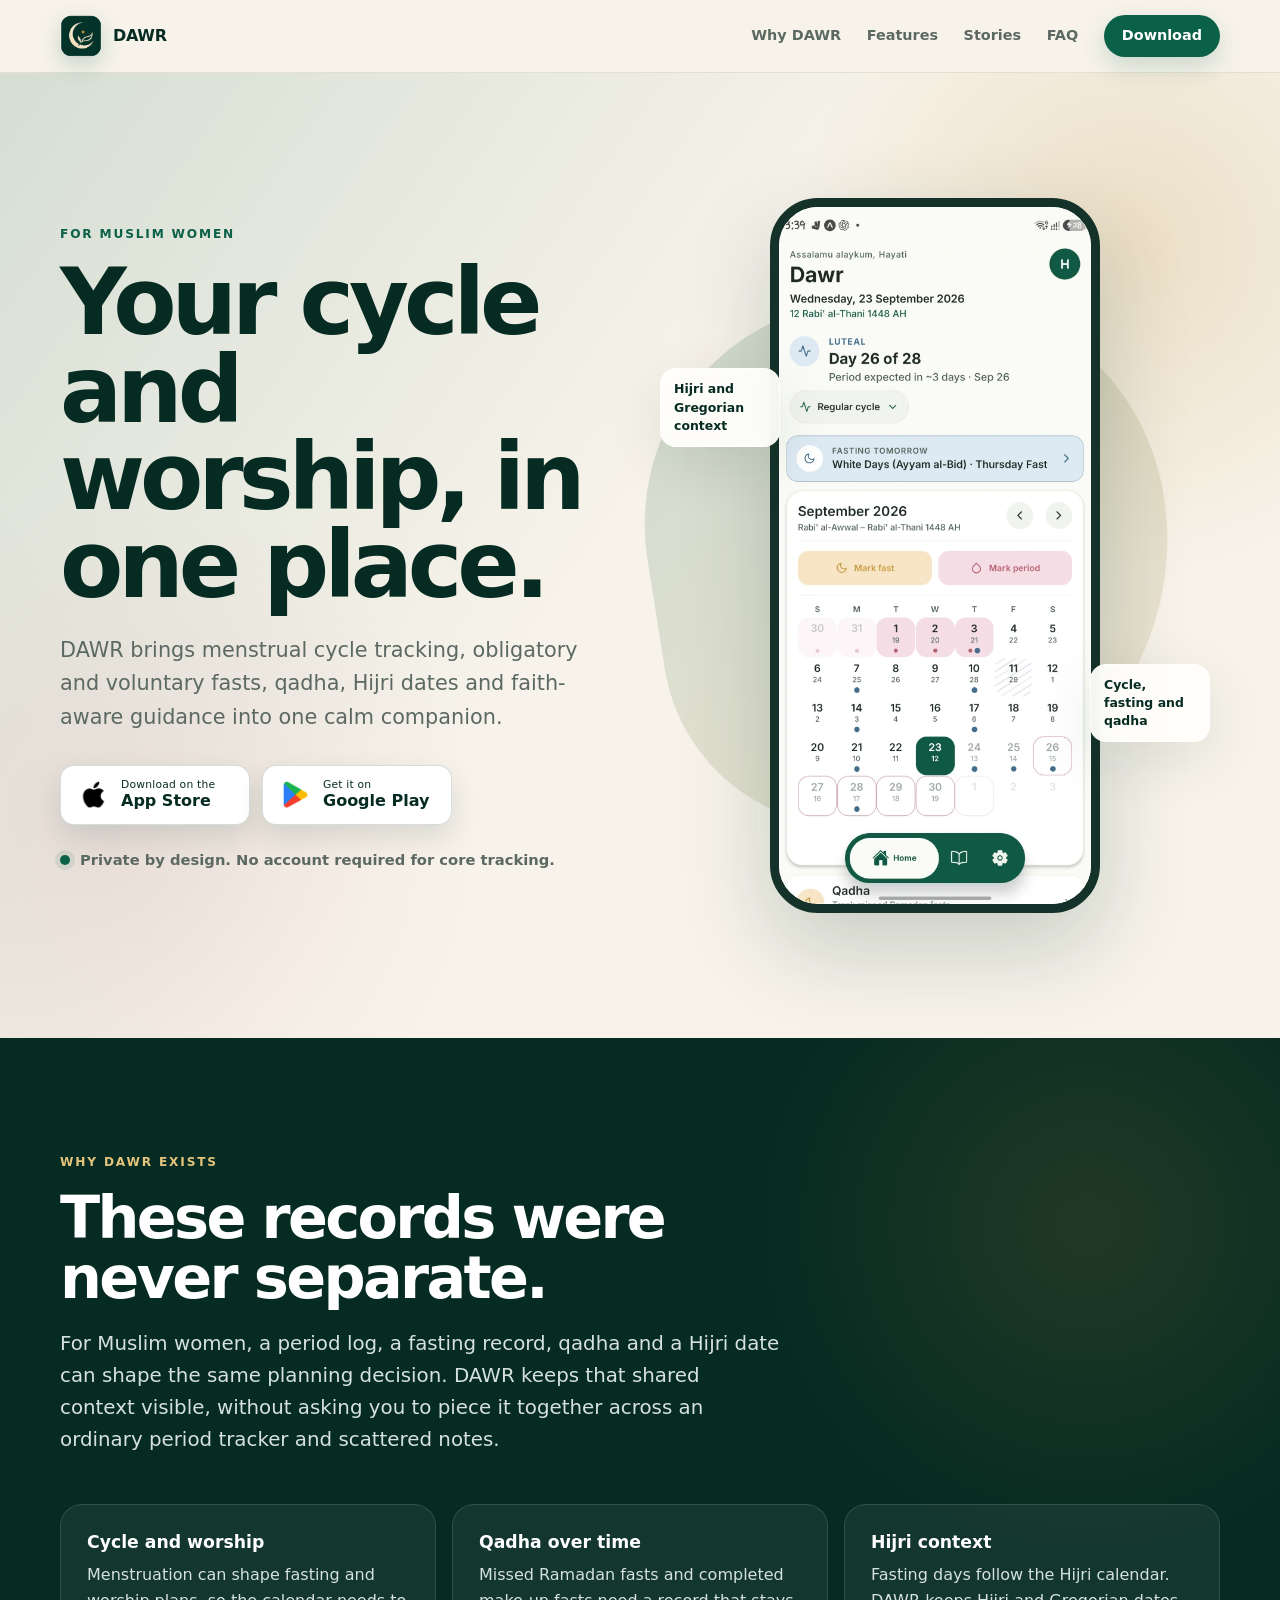
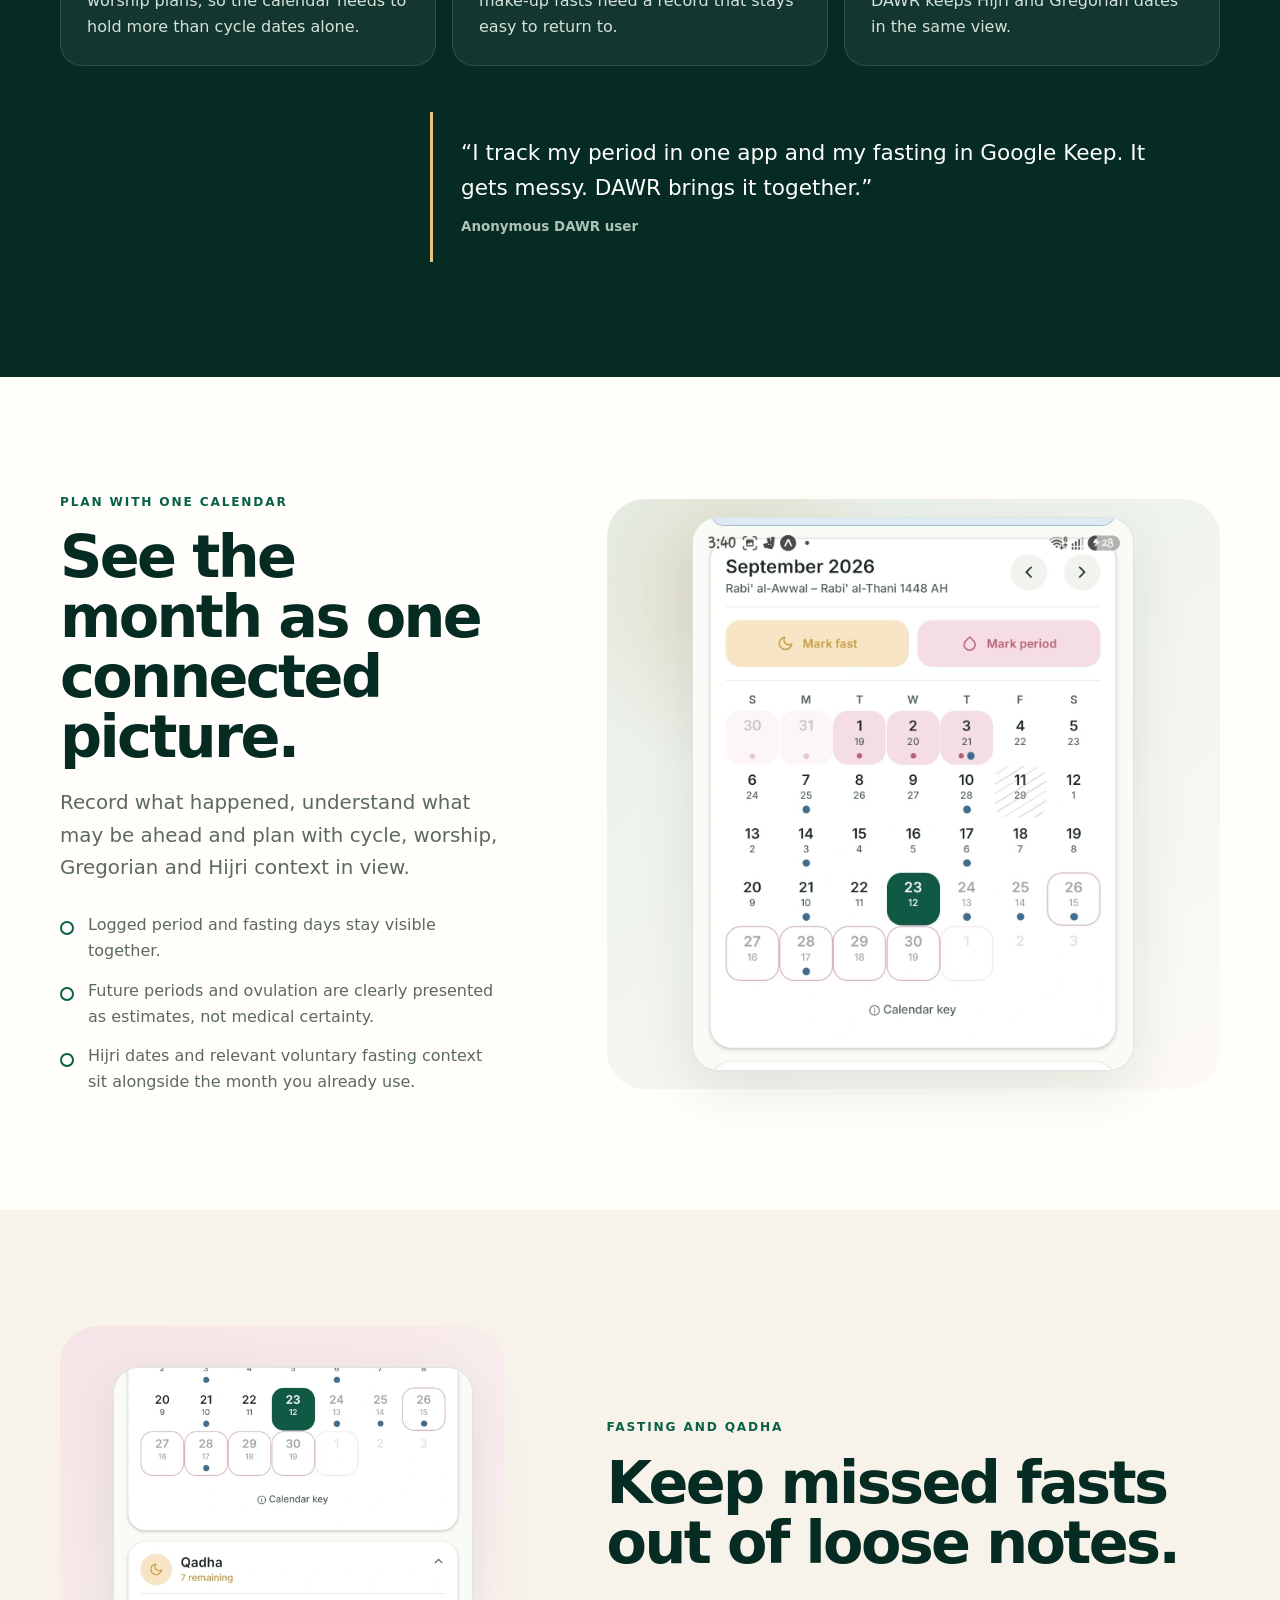
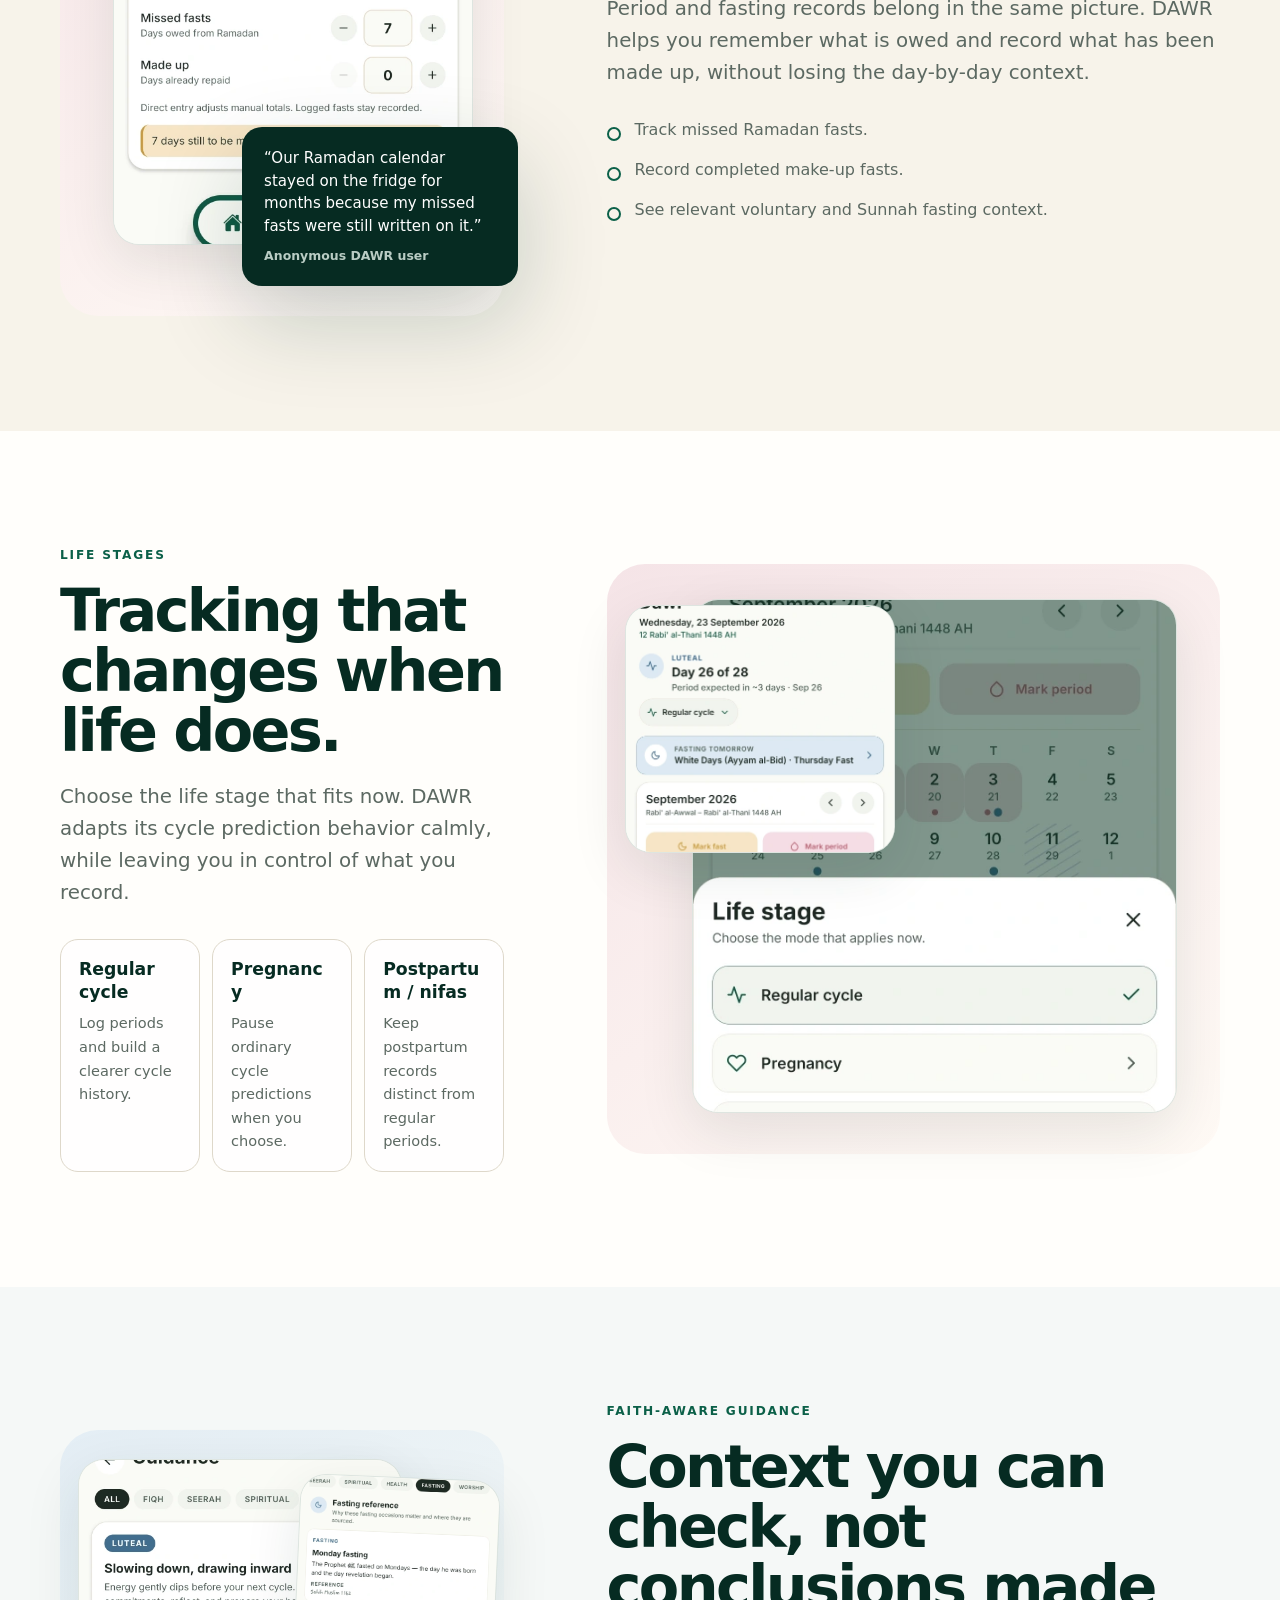
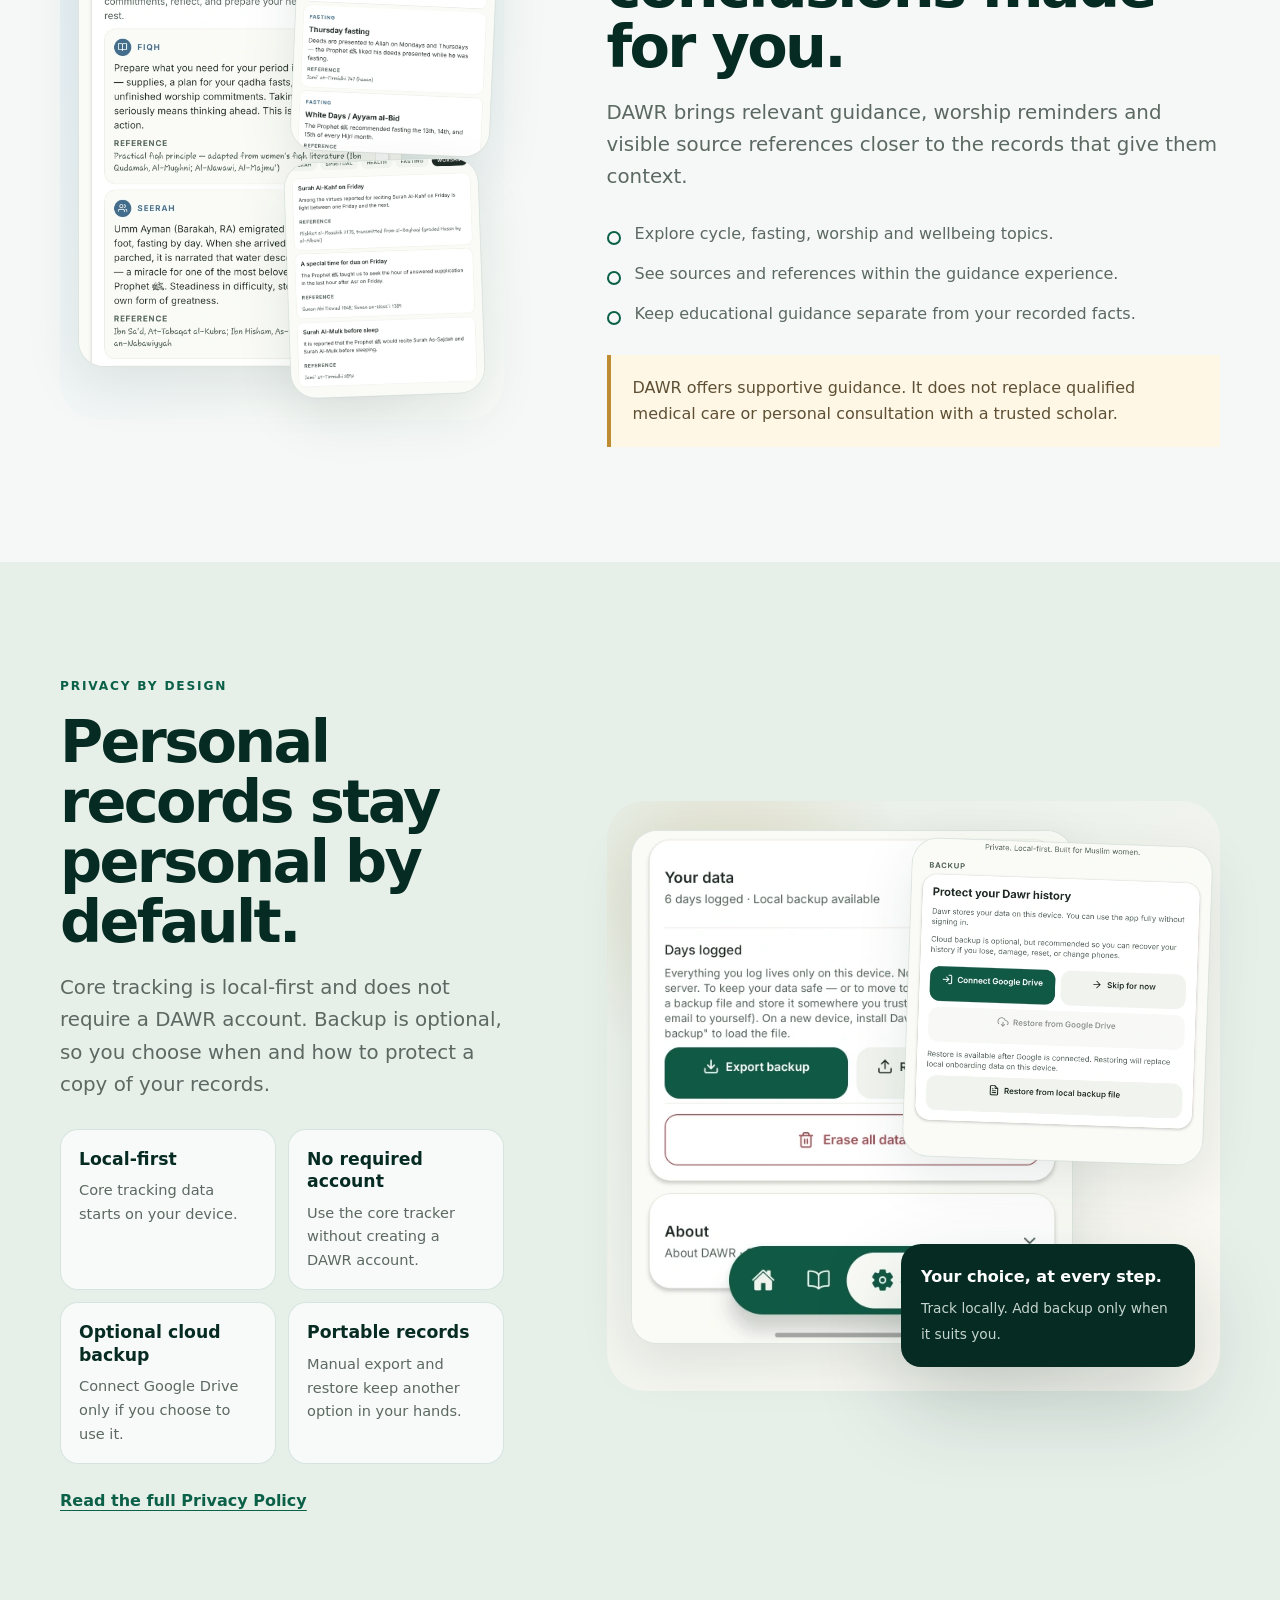
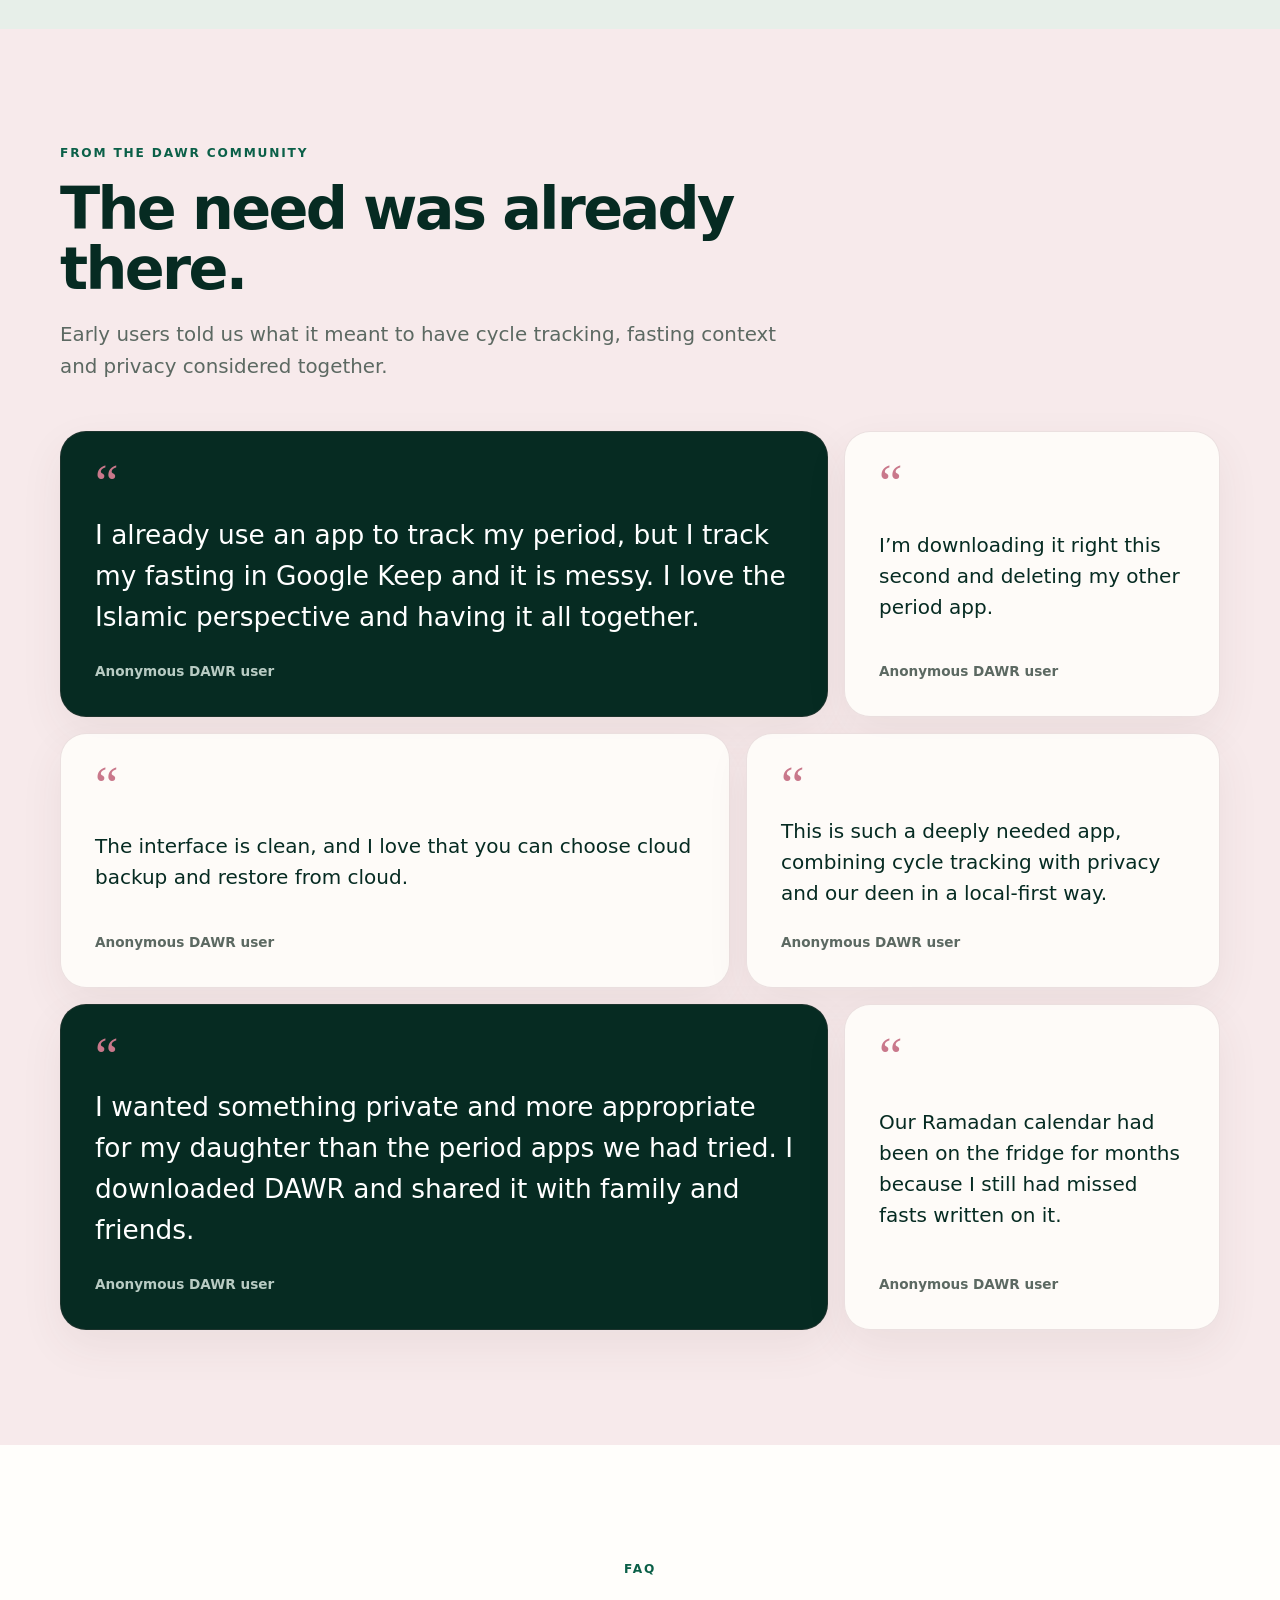
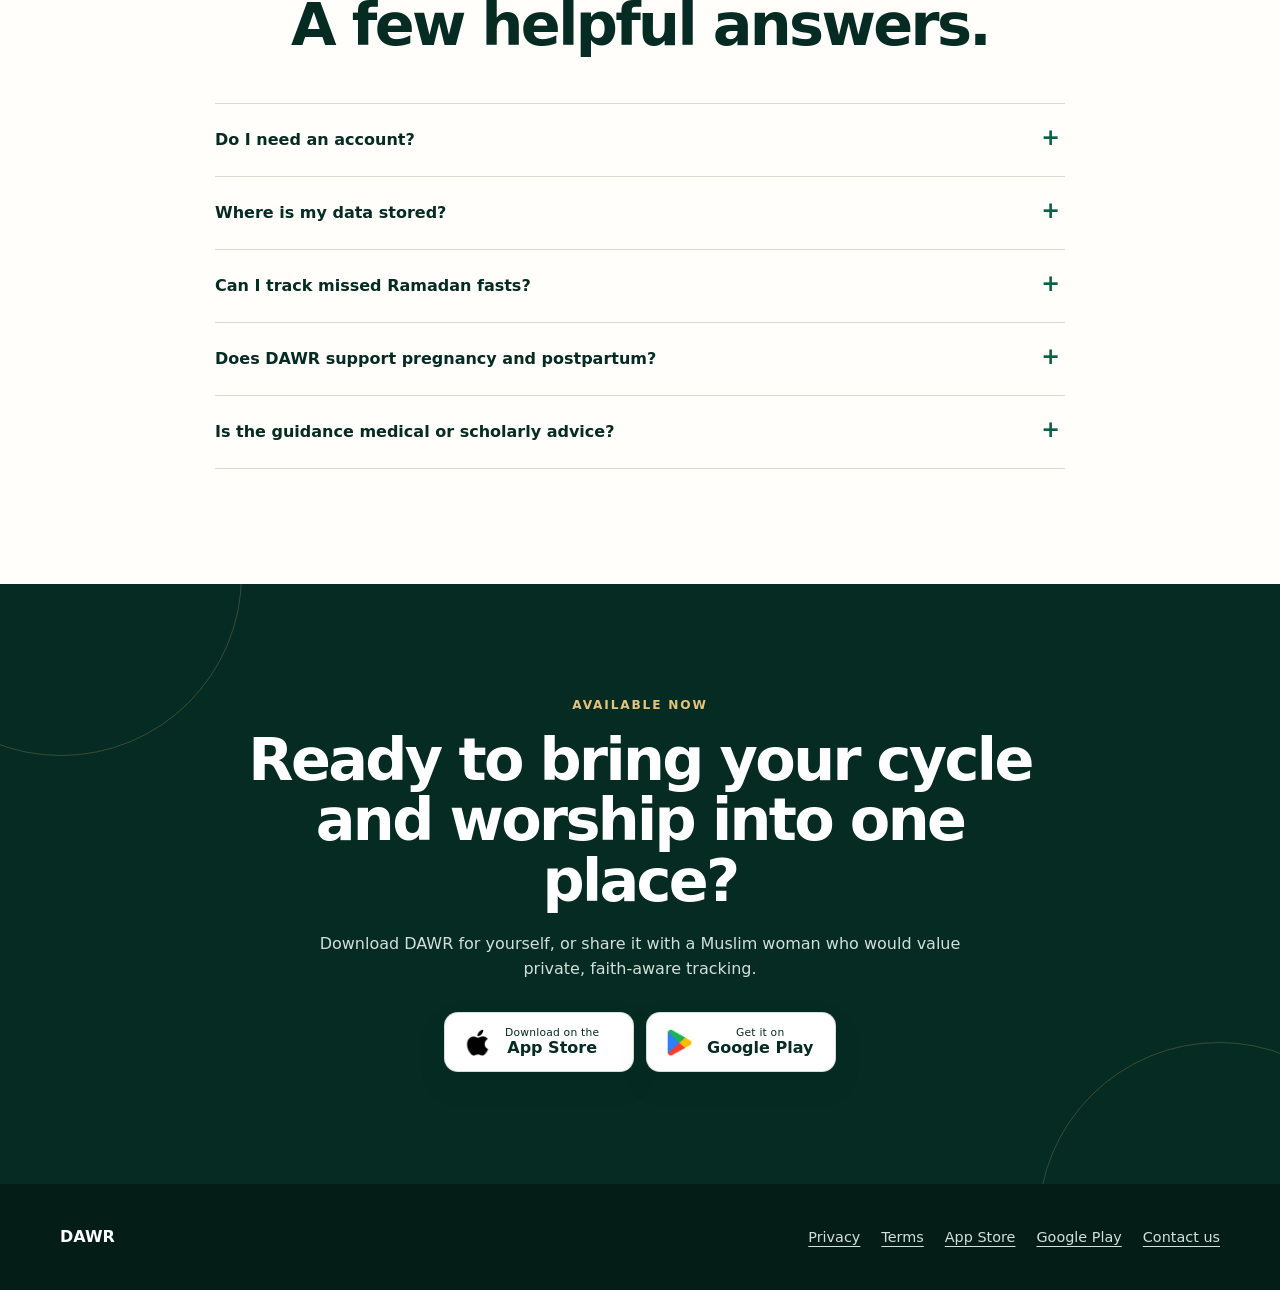
==== commit fa9ee014: "Publish website" ====
--- a/index.html
+++ b/index.html
@@ -87,7 +87,7 @@
       .privacy-note::before { width: 10px; height: 10px; flex: 0 0 10px; border-radius: 50%; background: var(--emerald); box-shadow: 0 0 0 5px rgba(11, 96, 72, 0.1); content: ""; }
       .hero-visual { position: relative; width: 100%; min-height: 760px; display: grid; grid-template-columns: minmax(0, 1fr) minmax(280px, 330px) minmax(0, 1fr); grid-template-rows: repeat(3, 1fr); align-items: center; justify-self: end; }
       .hero-halo { position: absolute; width: min(520px, 86vw); aspect-ratio: 1; border-radius: 48% 52% 60% 40%; background: linear-gradient(145deg, rgba(11, 96, 72, 0.16), rgba(189, 139, 50, 0.15)); transform: rotate(-9deg); }
-      .phone { position: relative; z-index: 2; grid-column: 2; grid-row: 1 / 4; width: min(330px, 78vw); aspect-ratio: 498 / 1080; overflow: hidden; margin: 0; border: 9px solid #143229; border-radius: 48px; background: #f8f9f4; box-shadow: var(--shadow-deep); }
+      .phone { position: relative; z-index: 2; grid-column: 2; grid-row: 1 / 4; width: min(330px, 78vw); aspect-ratio: 6 / 13; overflow: hidden; margin: 0; border: 9px solid #143229; border-radius: 48px; background: #f8f9f4; box-shadow: var(--shadow-deep); }
       .phone::after { position: absolute; inset: 0; border: 1px solid rgba(255,255,255,0.5); border-radius: 38px; pointer-events: none; content: ""; }
       .phone img { width: 100%; height: 100%; object-fit: cover; }
       .float-chip { position: relative; z-index: 3; width: min(150px, 100%); padding: 11px 13px; border: 1px solid rgba(255,255,255,0.8); border-radius: 16px; background: rgba(255, 254, 251, 0.94); color: var(--forest); font-size: 0.78rem; font-weight: 800; line-height: 1.45; box-shadow: var(--shadow-soft); backdrop-filter: blur(12px); }
@@ -221,11 +221,12 @@
         .nav-links a:not(.nav-download):not([href="#faq"]) { display: none; }
         section { padding: 72px 0; }
         h1 { font-size: clamp(3rem, 15vw, 4.4rem); }
-        .store-actions, .store-button { width: 100%; }
-        .store-button { justify-content: flex-start; }
-        .hero-visual { min-height: auto; display: flex; justify-content: center; padding-top: 34px; }
-        .phone { width: min(285px, 78vw); border-width: 7px; border-radius: 40px; }
-        .float-chip { display: none; }
+        .store-actions { width: 100%; justify-content: center; }
+        .store-button { width: auto; justify-content: flex-start; }
+        .hero-visual { min-height: auto; display: flex; flex-direction: column; align-items: center; justify-content: center; gap: 12px; padding-top: 34px; }
+        .phone { order: 1; width: min(285px, 78vw); margin-bottom: 8px; border-width: 7px; border-radius: 40px; }
+        .float-chip { order: 2; display: block; width: auto; max-width: 100%; align-self: center; transform: none; }
+        .float-chip.one, .float-chip.two { align-self: center; transform: none; }
         .product-stage { min-height: 500px; border-radius: 28px; }
         .ui-panel { border-radius: 20px; }
         .qadha-main { inset: 5% 4% 11% 5%; }
@@ -276,7 +277,7 @@
             <div class="hero-visual">
               <div class="hero-halo" aria-hidden="true"></div>
               <div class="float-chip one" aria-hidden="true">Hijri and Gregorian context</div>
-              <figure class="phone"><img src="assets/screenshots/current/home.webp" width="498" height="1080" alt="DAWR Home screen showing cycle context, a fasting reminder and the September calendar" fetchpriority="high" decoding="async" /></figure>
+              <figure class="phone"><img src="assets/screenshots/current/home.webp?v=original-20260923" srcset="assets/screenshots/current/home.webp?v=original-20260923 540w, assets/screenshots/current/home@2x.webp?v=original-20260923 1080w" sizes="(max-width: 360px) 78vw, (max-width: 600px) 271px, 312px" width="540" height="1170" alt="DAWR Home screen showing cycle context, a fasting reminder and the September calendar" fetchpriority="high" decoding="async" /></figure>
               <div class="float-chip two" aria-hidden="true">Cycle, fasting and qadha</div>
             </div>
           </div>
@@ -299,7 +300,7 @@
             <div class="container story-grid">
               <div class="story-copy"><p class="eyebrow">Plan with one calendar</p><h2 id="calendar-title">See the month as one connected picture.</h2><p class="lede">Record what happened, understand what may be ahead and plan with cycle, worship, Gregorian and Hijri context in view.</p><ul class="story-list"><li>Logged period and fasting days stay visible together.</li><li>Future periods and ovulation are clearly presented as estimates, not medical certainty.</li><li>Hijri dates and relevant voluntary fasting context sit alongside the month you already use.</li></ul></div>
               <div class="product-stage" aria-label="Complete DAWR calendar interface preview">
-                <figure class="ui-panel calendar-main"><img src="assets/screenshots/current/calendar-qadha.webp" width="498" height="1080" alt="DAWR monthly calendar showing logged period days, an estimated ovulation day and outlined predicted period dates" loading="lazy" decoding="async" /></figure>
+                <figure class="ui-panel calendar-main"><img src="assets/screenshots/current/calendar-qadha.webp?v=original-20260923" srcset="assets/screenshots/current/calendar-qadha.webp?v=original-20260923 540w, assets/screenshots/current/calendar-qadha@2x.webp?v=original-20260923 1080w" sizes="(max-width: 600px) 90vw, (max-width: 1100px) 78vw, 480px" width="540" height="1170" alt="DAWR monthly calendar showing logged period days, an estimated ovulation day and outlined predicted period dates" loading="lazy" decoding="async" /></figure>
               </div>
             </div>
           </section>
@@ -308,7 +309,7 @@
             <div class="container story-grid">
               <div class="story-copy"><p class="eyebrow">Fasting and qadha</p><h2 id="qadha-title">Keep missed fasts out of loose notes.</h2><p class="lede">Period and fasting records belong in the same picture. DAWR helps you remember what is owed and record what has been made up, without losing the day-by-day context.</p><ul class="story-list"><li>Track missed Ramadan fasts.</li><li>Record completed make-up fasts.</li><li>See relevant voluntary and Sunnah fasting context.</li></ul></div>
               <div class="product-stage rose" aria-label="Cropped DAWR qadha tracking interface">
-                <figure class="ui-panel qadha-main"><img src="assets/screenshots/current/calendar-qadha.webp" width="498" height="1080" alt="DAWR calendar and expanded qadha tracker for Ramadan fasts" loading="lazy" decoding="async" /></figure>
+                <figure class="ui-panel qadha-main"><img src="assets/screenshots/current/calendar-qadha.webp?v=original-20260923" srcset="assets/screenshots/current/calendar-qadha.webp?v=original-20260923 540w, assets/screenshots/current/calendar-qadha@2x.webp?v=original-20260923 1080w" sizes="(max-width: 600px) 90vw, (max-width: 1100px) 78vw, 480px" width="540" height="1170" alt="DAWR calendar and expanded qadha tracker for Ramadan fasts" loading="lazy" decoding="async" /></figure>
                 <blockquote class="quote-float">“Our Ramadan calendar stayed on the fridge for months because my missed fasts were still written on it.”<cite>Anonymous DAWR user</cite></blockquote>
               </div>
             </div>
@@ -318,8 +319,8 @@
             <div class="container story-grid">
               <div class="story-copy"><p class="eyebrow">Life stages</p><h2 id="life-stage-title">Tracking that changes when life does.</h2><p class="lede">Choose the life stage that fits now. DAWR adapts its cycle prediction behavior calmly, while leaving you in control of what you record.</p><div class="life-stage-grid"><article class="life-stage-card"><h3>Regular cycle</h3><p>Log periods and build a clearer cycle history.</p></article><article class="life-stage-card"><h3>Pregnancy</h3><p>Pause ordinary cycle predictions when you choose.</p></article><article class="life-stage-card"><h3>Postpartum / nifas</h3><p>Keep postpartum records distinct from regular periods.</p></article></div></div>
               <div class="product-stage rose" aria-label="Cropped DAWR life-stage selection interface">
-                <figure class="ui-panel life-main"><img src="assets/screenshots/current/life-stage.webp" width="498" height="1080" alt="DAWR life-stage selector with Regular cycle, Pregnancy and Postpartum or nifas choices" loading="lazy" decoding="async" /></figure>
-                <figure class="ui-panel life-context" aria-hidden="true"><img src="assets/screenshots/current/home.webp" width="498" height="1080" alt="" loading="lazy" decoding="async" /></figure>
+                <figure class="ui-panel life-main"><img src="assets/screenshots/current/life-stage.webp?v=original-20260923" srcset="assets/screenshots/current/life-stage.webp?v=original-20260923 540w, assets/screenshots/current/life-stage@2x.webp?v=original-20260923 1080w" sizes="(max-width: 600px) 90vw, (max-width: 1100px) 78vw, 480px" width="540" height="1170" alt="DAWR life-stage selector with Regular cycle, Pregnancy and Postpartum or nifas choices" loading="lazy" decoding="async" /></figure>
+                <figure class="ui-panel life-context" aria-hidden="true"><img src="assets/screenshots/current/home.webp?v=original-20260923" srcset="assets/screenshots/current/home.webp?v=original-20260923 540w, assets/screenshots/current/home@2x.webp?v=original-20260923 1080w" sizes="(max-width: 600px) 90vw, (max-width: 1100px) 78vw, 480px" width="540" height="1170" alt="" loading="lazy" decoding="async" /></figure>
               </div>
             </div>
           </section>
@@ -328,9 +329,9 @@
             <div class="container story-grid">
               <div class="story-copy"><p class="eyebrow">Faith-aware guidance</p><h2 id="guidance-title">Context you can check, not conclusions made for you.</h2><p class="lede">DAWR brings relevant guidance, worship reminders and visible source references closer to the records that give them context.</p><ul class="story-list"><li>Explore cycle, fasting, worship and wellbeing topics.</li><li>See sources and references within the guidance experience.</li><li>Keep educational guidance separate from your recorded facts.</li></ul><div class="guidance-note"><p>DAWR offers supportive guidance. It does not replace qualified medical care or personal consultation with a trusted scholar.</p></div></div>
               <div class="product-stage blue" aria-label="Cropped DAWR guidance interface showing general, fasting and worship content">
-                <figure class="ui-panel guidance-main"><img src="assets/screenshots/current/guidance-overview.webp" width="498" height="1080" alt="DAWR Guidance overview with cycle-aware educational cards and references" loading="lazy" decoding="async" /></figure>
-                <figure class="ui-panel guidance-fast"><img src="assets/screenshots/current/guidance-fasting.webp" width="498" height="1080" alt="DAWR fasting guidance with referenced voluntary fasting occasions" loading="lazy" decoding="async" /></figure>
-                <figure class="ui-panel guidance-worship"><img src="assets/screenshots/current/guidance-worship.webp" width="498" height="1080" alt="DAWR worship guidance with source references" loading="lazy" decoding="async" /></figure>
+                <figure class="ui-panel guidance-main"><img src="assets/screenshots/current/guidance-overview.webp?v=original-20260923" srcset="assets/screenshots/current/guidance-overview.webp?v=original-20260923 540w, assets/screenshots/current/guidance-overview@2x.webp?v=original-20260923 1080w" sizes="(max-width: 600px) 90vw, (max-width: 1100px) 78vw, 480px" width="540" height="1170" alt="DAWR Guidance overview with cycle-aware educational cards and references" loading="lazy" decoding="async" /></figure>
+                <figure class="ui-panel guidance-fast"><img src="assets/screenshots/current/guidance-fasting.webp?v=original-20260923" srcset="assets/screenshots/current/guidance-fasting.webp?v=original-20260923 540w, assets/screenshots/current/guidance-fasting@2x.webp?v=original-20260923 1080w" sizes="(max-width: 600px) 90vw, (max-width: 1100px) 78vw, 480px" width="540" height="1170" alt="DAWR fasting guidance with referenced voluntary fasting occasions" loading="lazy" decoding="async" /></figure>
+                <figure class="ui-panel guidance-worship"><img src="assets/screenshots/current/guidance-worship.webp?v=original-20260923" srcset="assets/screenshots/current/guidance-worship.webp?v=original-20260923 540w, assets/screenshots/current/guidance-worship@2x.webp?v=original-20260923 1080w" sizes="(max-width: 600px) 90vw, (max-width: 1100px) 78vw, 480px" width="540" height="1170" alt="DAWR worship guidance with source references" loading="lazy" decoding="async" /></figure>
               </div>
             </div>
           </section>
@@ -340,8 +341,8 @@
           <div class="container story-grid">
             <div class="story-copy"><p class="eyebrow">Privacy by design</p><h2 id="privacy-title">Personal records stay personal by default.</h2><p class="lede">Core tracking is local-first and does not require a DAWR account. Backup is optional, so you choose when and how to protect a copy of your records.</p><div class="privacy-principles"><article class="privacy-principle"><h3>Local-first</h3><p>Core tracking data starts on your device.</p></article><article class="privacy-principle"><h3>No required account</h3><p>Use the core tracker without creating a DAWR account.</p></article><article class="privacy-principle"><h3>Optional cloud backup</h3><p>Connect Google Drive only if you choose to use it.</p></article><article class="privacy-principle"><h3>Portable records</h3><p>Manual export and restore keep another option in your hands.</p></article></div><a class="text-link" href="privacy.html">Read the full Privacy Policy</a></div>
             <div class="product-stage" aria-label="Cropped DAWR settings, backup and data controls">
-              <figure class="ui-panel privacy-main"><img src="assets/screenshots/current/settings-backup-data.webp" width="498" height="1080" alt="DAWR local data controls showing on-device records, manual export and restore" loading="lazy" decoding="async" /></figure>
-              <figure class="ui-panel privacy-context"><img src="assets/screenshots/current/google-drive-backup.webp" width="498" height="1080" alt="DAWR optional backup screen with Google Drive and local backup choices" loading="lazy" decoding="async" /></figure>
+              <figure class="ui-panel privacy-main"><img src="assets/screenshots/current/settings-backup-data.webp?v=original-20260923" srcset="assets/screenshots/current/settings-backup-data.webp?v=original-20260923 540w, assets/screenshots/current/settings-backup-data@2x.webp?v=original-20260923 1080w" sizes="(max-width: 600px) 90vw, (max-width: 1100px) 78vw, 480px" width="540" height="1170" alt="DAWR local data controls showing on-device records, manual export and restore" loading="lazy" decoding="async" /></figure>
+              <figure class="ui-panel privacy-context"><img src="assets/screenshots/current/google-drive-backup.webp?v=original-20260923" srcset="assets/screenshots/current/google-drive-backup.webp?v=original-20260923 540w, assets/screenshots/current/google-drive-backup@2x.webp?v=original-20260923 1080w" sizes="(max-width: 600px) 90vw, (max-width: 1100px) 78vw, 480px" width="540" height="1170" alt="DAWR optional backup screen with Google Drive and local backup choices" loading="lazy" decoding="async" /></figure>
               <div class="privacy-trust-card"><strong>Your choice, at every step.</strong><span>Track locally. Add backup only when it suits you.</span></div>
             </div>
           </div>
